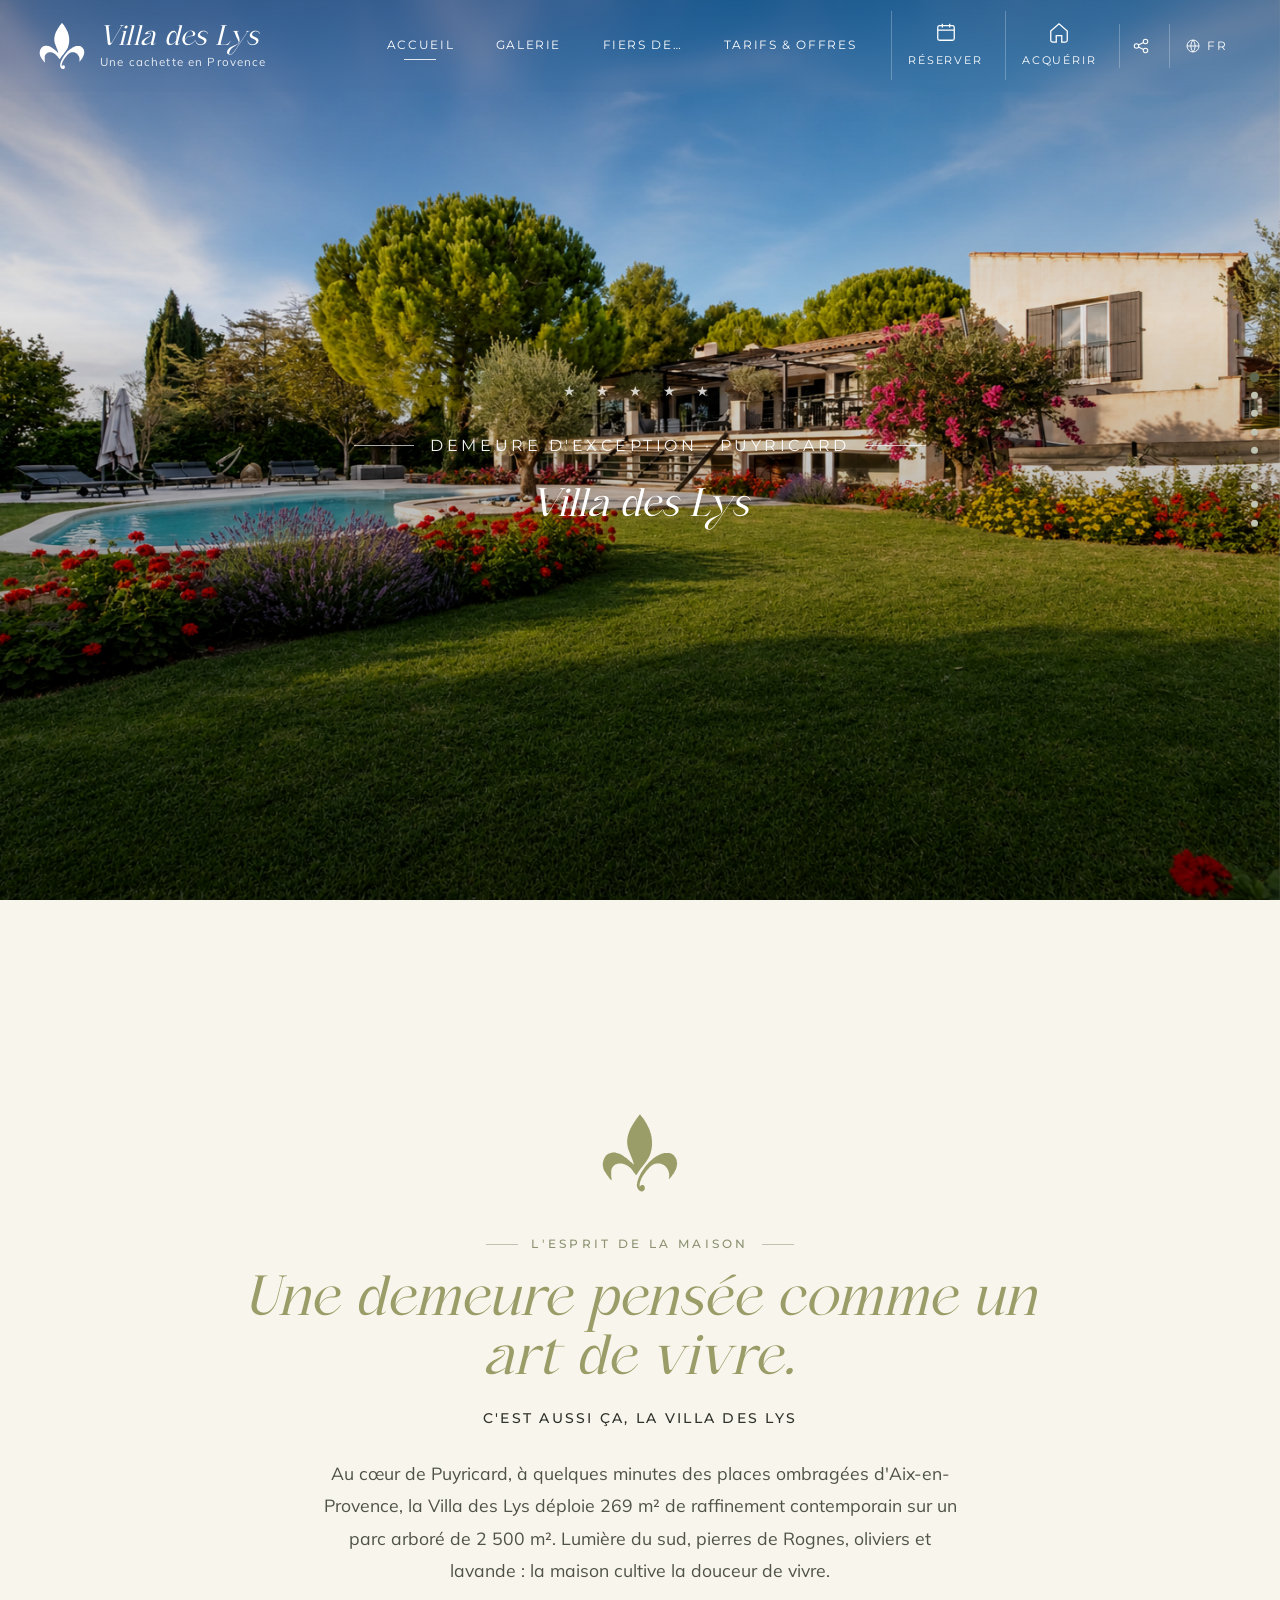
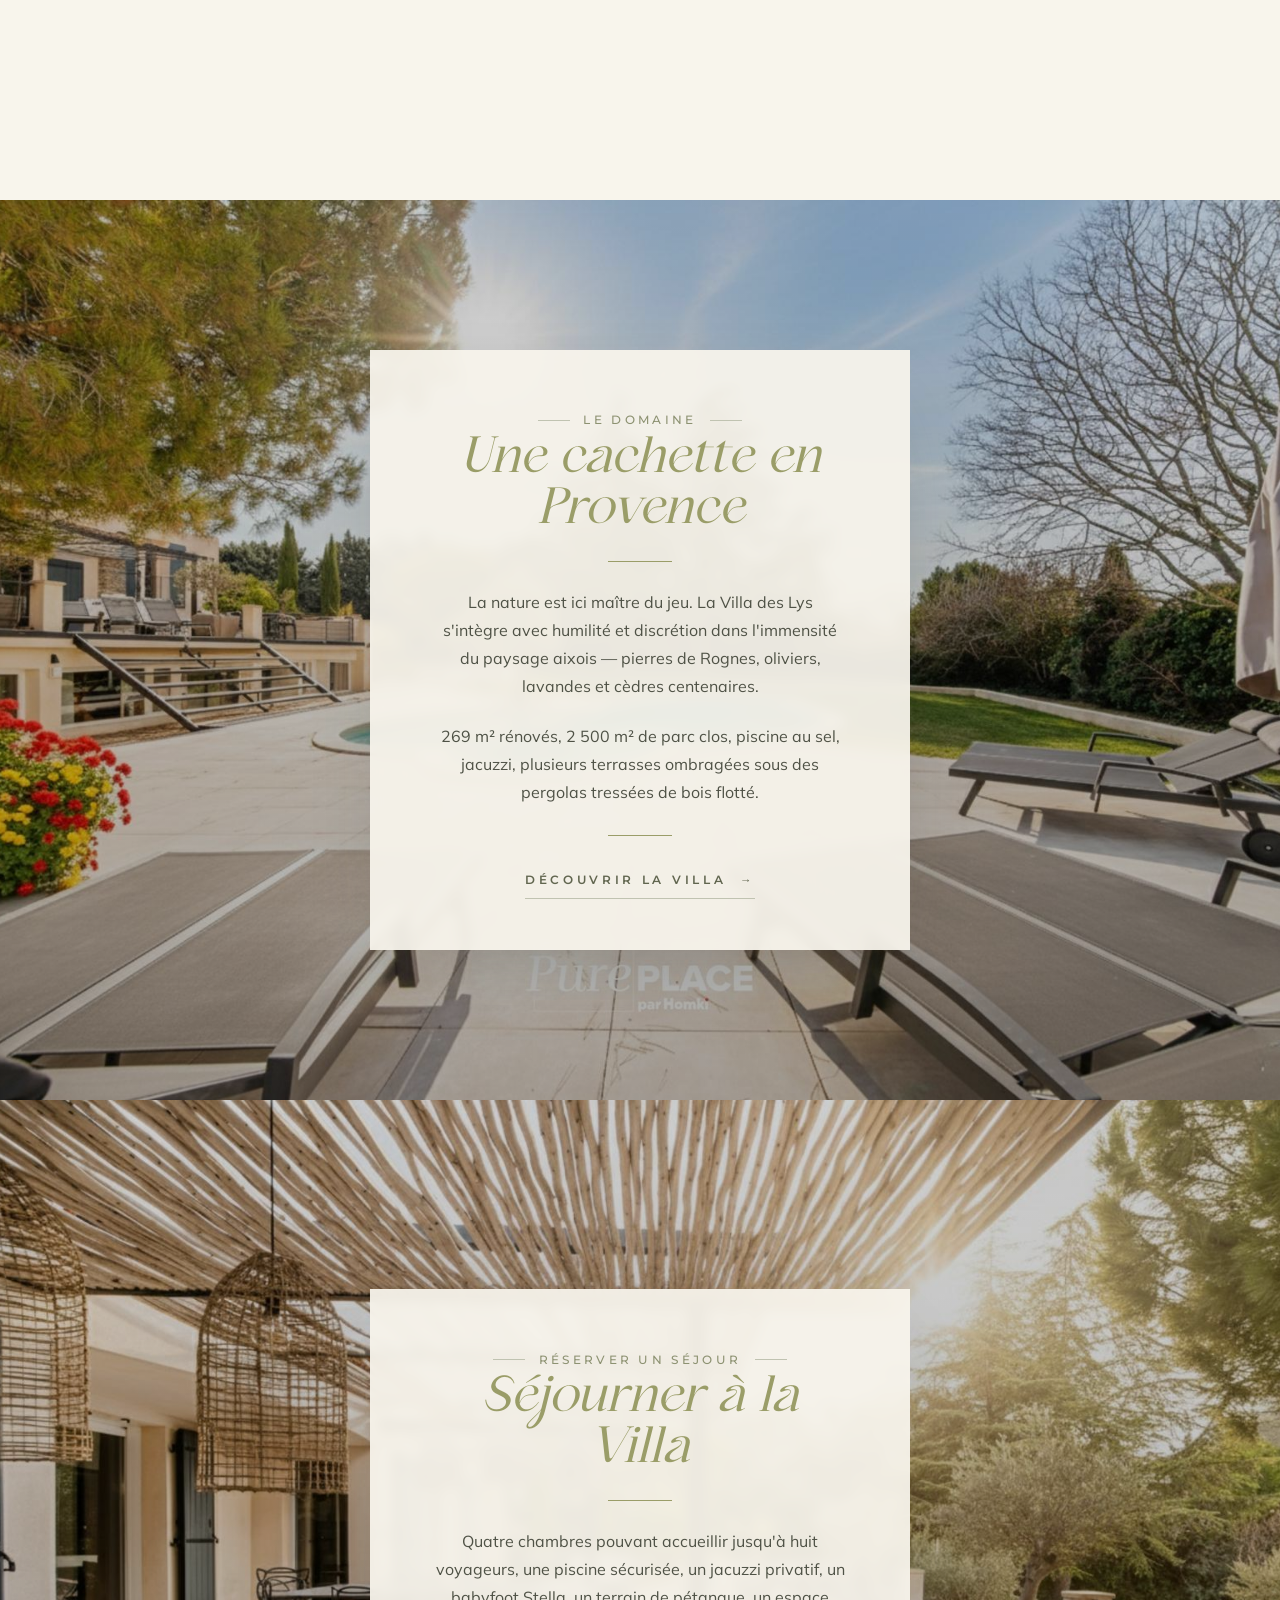
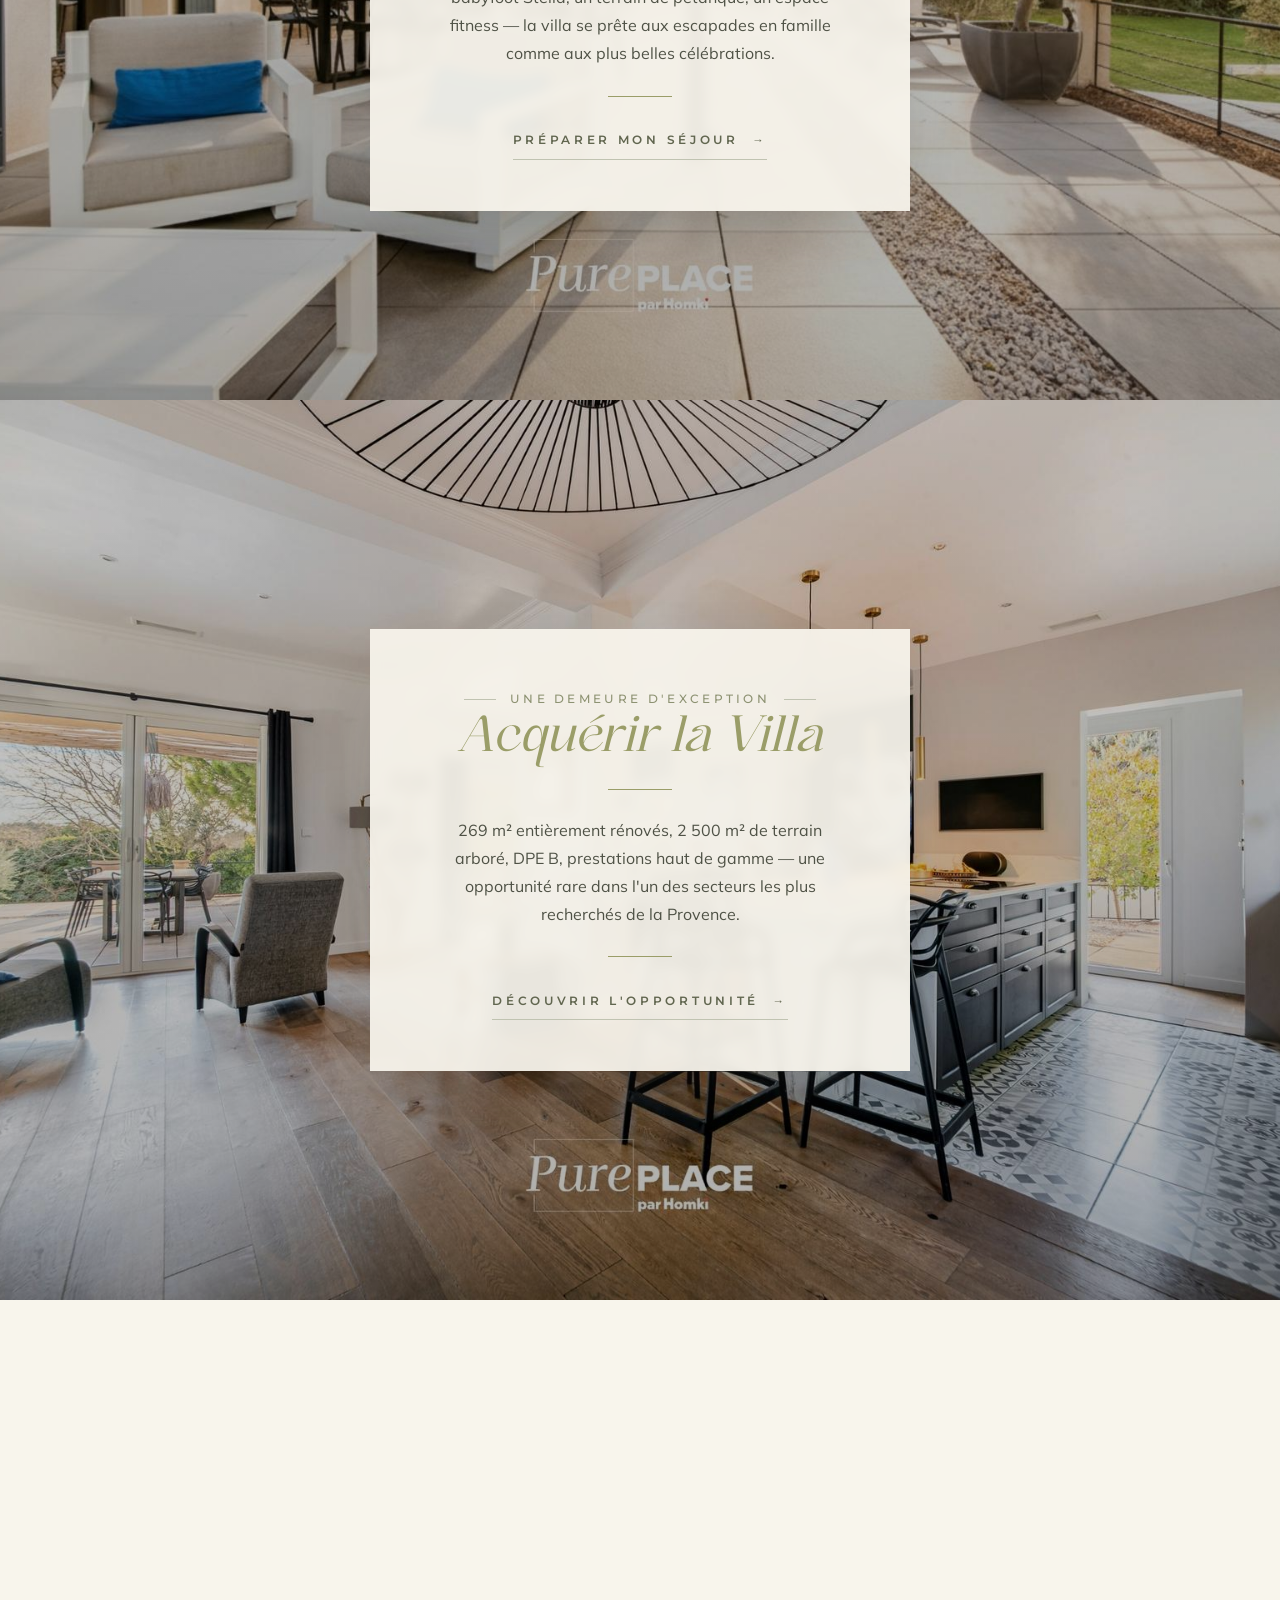
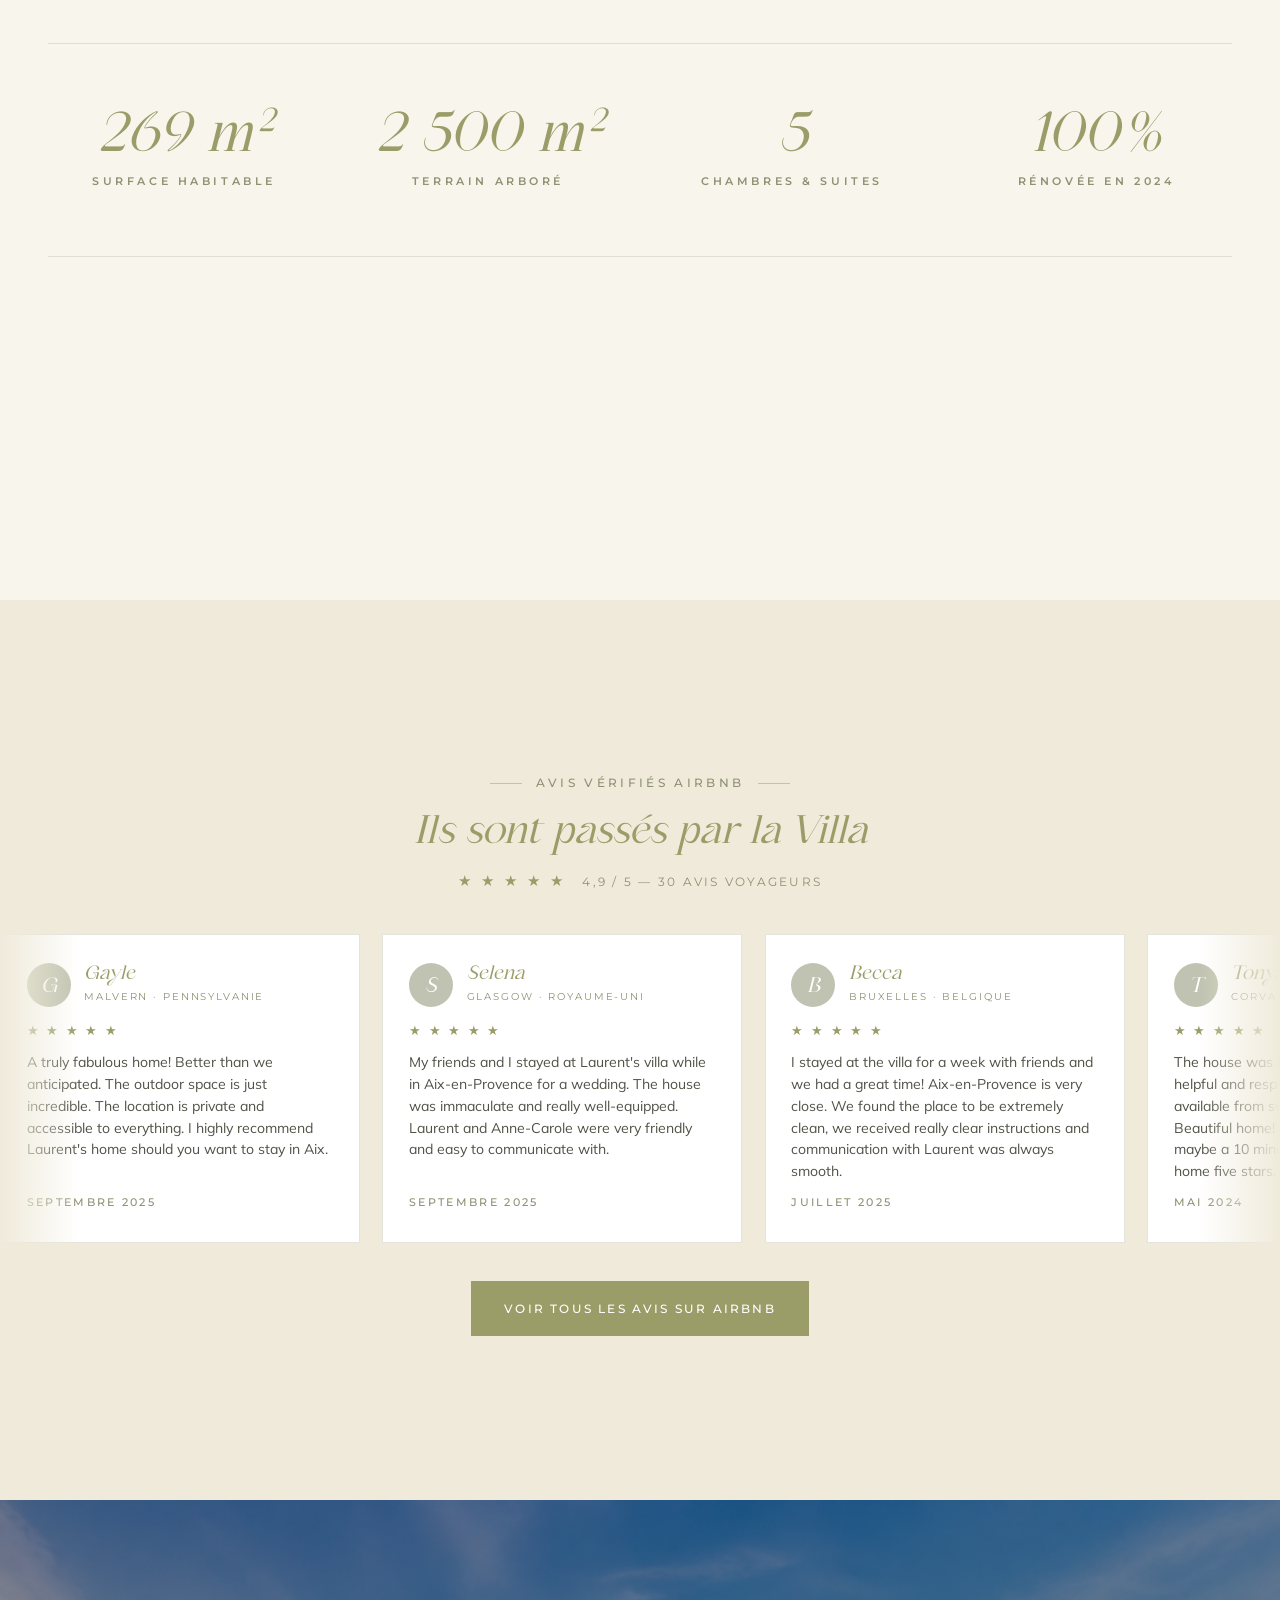
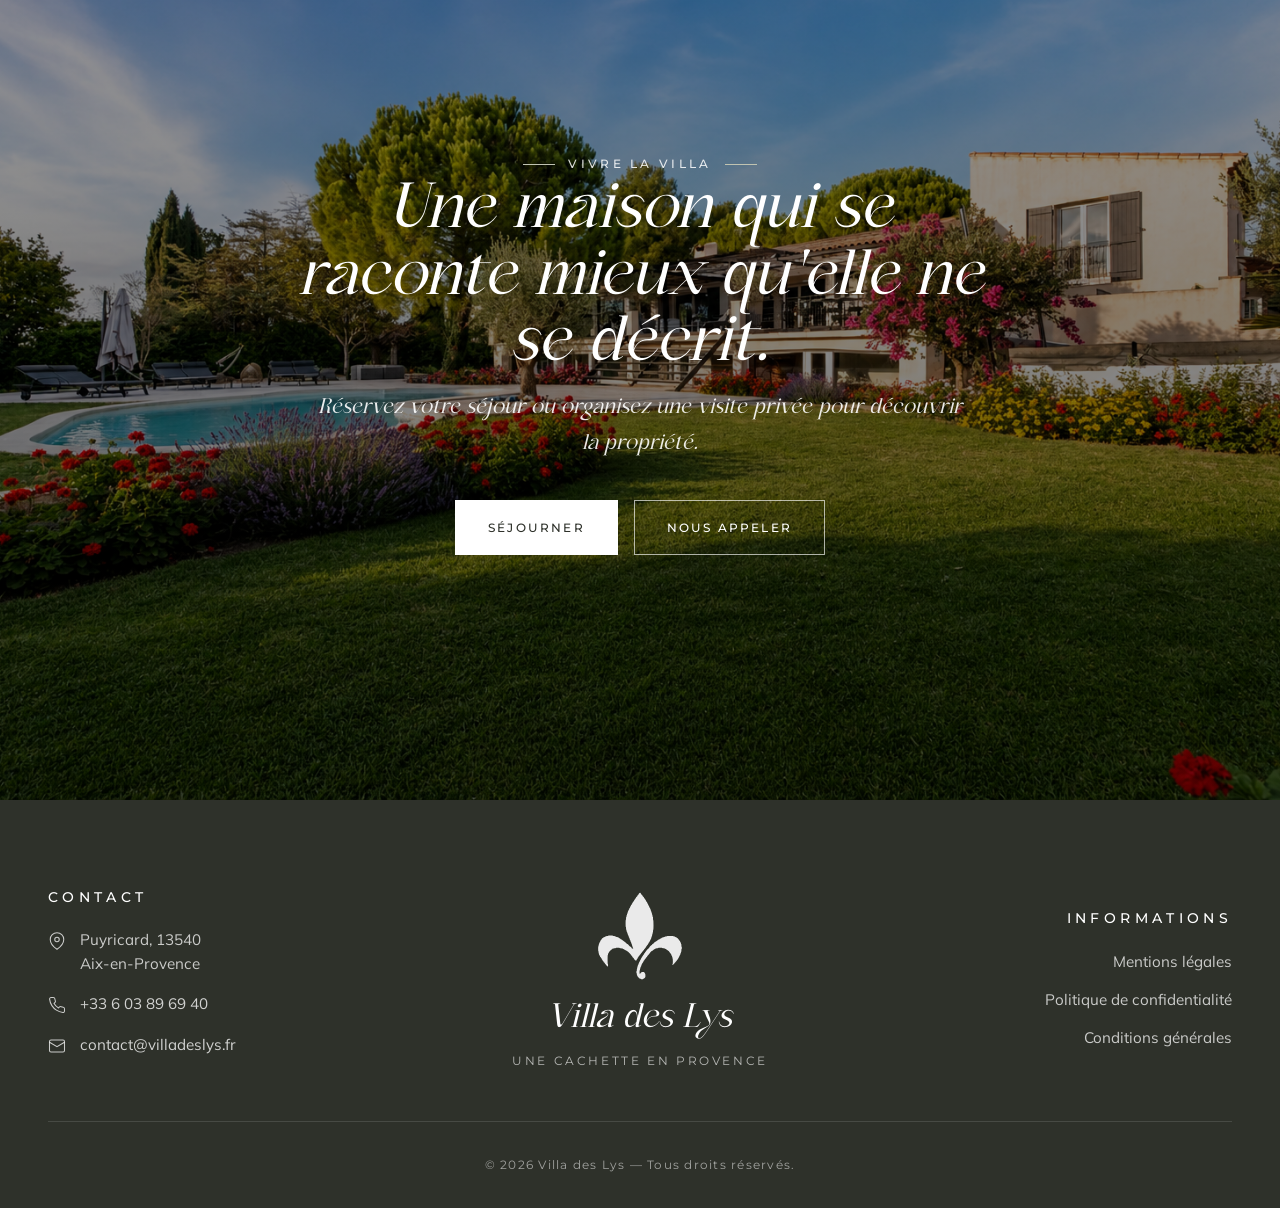
==== index.html @ 4844e323 "premier commit" ====
<!doctype html>
<html lang="fr">
<head>
  <meta charset="utf-8" />
  <meta name="viewport" content="width=device-width, initial-scale=1" />
  <title>Villa des Lys — Une cachette en Provence</title>
  <meta name="description" content="Villa des Lys, demeure provençale d'exception nichée à Puyricard, aux portes d'Aix-en-Provence. Séjour, location et acquisition d'une propriété intemporelle de 269 m² sur un parc arboré de 2 500 m²." />
  <link rel="preconnect" href="https://fonts.googleapis.com" />
  <link rel="preconnect" href="https://fonts.gstatic.com" crossorigin />
  <link rel="stylesheet" href="https://fonts.googleapis.com/css2?family=Abhaya+Libre:wght@400;500;600;700&family=Mulish:wght@300;400;500;600;700&family=Montserrat:wght@400;500;600;700&display=swap" />
  <link rel="stylesheet" href="assets/css/style.css" />
  <link rel="icon" href="assets/images/logo.svg" type="image/svg+xml" />
</head>
<body class="page-home">

  <header class="site-header is-light">
    <div class="site-header__inner">
      <a href="index.html" class="site-header__brand-link" aria-label="Villa des Lys — Accueil">
        <span class="brand-logo" aria-hidden="true"></span>
        <span class="site-header__brand-text">
          <span class="site-header__brand-name">Villa des Lys</span>
          <span class="site-header__brand-tagline">Une cachette en Provence</span>
        </span>
      </a>
      <nav class="site-nav" aria-label="Navigation principale">
        <a href="index.html" class="is-active">Accueil</a>
        <a href="pages/photos.html">Galerie</a>
        <a href="pages/fiers-de.html">Fiers de…</a>
        <a href="pages/tarifs.html">Tarifs &amp; offres</a>
      </nav>
      <div class="site-header__actions">
        <a href="#reserver" class="header-action" aria-label="Réserver un séjour">
          <svg viewBox="0 0 24 24" aria-hidden="true"><rect x="3" y="5" width="18" height="16" rx="2"/><path d="M3 10h18M8 3v4M16 3v4"/></svg>
          <span>Réserver</span>
        </a>
        <a href="pages/acquerir.html" class="header-action" aria-label="Acquérir la villa">
          <svg viewBox="0 0 24 24" aria-hidden="true"><path d="M3 11l9-8 9 8v10a2 2 0 0 1-2 2h-4v-7h-6v7H5a2 2 0 0 1-2-2z"/></svg>
          <span>Acquérir</span>

        </a>
        <button class="header-icon-btn" aria-label="Partager">
          <svg viewBox="0 0 24 24" aria-hidden="true"><circle cx="6" cy="12" r="3"/><circle cx="18" cy="6" r="3"/><circle cx="18" cy="18" r="3"/><path d="M8.6 10.6l6.8-3.2M8.6 13.4l6.8 3.2"/></svg>
        </button>
        <span class="header-lang">
          <svg viewBox="0 0 24 24" aria-hidden="true"><circle cx="12" cy="12" r="9"/><path d="M3 12h18M12 3a14 14 0 0 1 0 18M12 3a14 14 0 0 0 0 18"/></svg>
          FR
        </span>
      </div>
      <button class="menu-toggle" aria-label="Ouvrir le menu" aria-expanded="false">
        <span></span><span></span><span></span>
      </button>
    </div>
  </header>

  <nav class="mobile-menu" aria-label="Navigation mobile">
    <a href="index.html">Accueil</a>
    <a href="pages/photos.html">Nos photos</a>
    <a href="pages/fiers-de.html">Fiers de…</a>
    <a href="pages/tarifs.html">Tarifs &amp; offres</a>
    <a href="#reserver" class="btn">Réserver</a>
    <a href="pages/acquerir.html" class="btn">Acquérir la Villa</a>
  </nav>

  <div class="scroll-dots" aria-hidden="true">
    <button class="scroll-dots__dot is-active" data-target="hero"></button>
    <button class="scroll-dots__dot" data-target="intro"></button>
    <button class="scroll-dots__dot" data-target="card"></button>
    <button class="scroll-dots__dot" data-target="sejour"></button>
    <button class="scroll-dots__dot" data-target="acquerir"></button>
    <button class="scroll-dots__dot" data-target="fiers"></button>
    <button class="scroll-dots__dot" data-target="facts"></button>
    <button class="scroll-dots__dot" data-target="avis"></button>
    <button class="scroll-dots__dot" data-target="banner"></button>
  </div>

  <main>

    <!-- 1. Hero -->
    <section class="hero" id="hero">
      <div class="hero__media">
        <img src="assets/images/villa-jardin.jpg" alt="Villa des Lys et son jardin provençal" />
      </div>
      <div class="hero__content">
        <span class="hero__stars" aria-hidden="true">★ ★ ★ ★ ★</span><br>
        <p class="hero__kicker">Demeure d'exception · Puyricard</p>
        <h1>Villa <em>des Lys</em></h1>
        </div>
      </div>
    </section>

    <!-- 2. Intro strip -->
    <section class="intro-strip section" id="intro">
      <div class="container">
        <span class="brand-logo intro-strip__logo" aria-hidden="true"></span>
        <span class="eyebrow center">L'esprit de la maison</span>
        <h2 class="intro-strip__title reveal">Une demeure pensée comme un art de vivre.</h2>
        <p class="kicker intro-strip__sub reveal">C'est aussi ça, la Villa des Lys</p>
        <p class="intro-strip__text reveal reveal--delay-1">
          Au cœur de Puyricard, à quelques minutes des places ombragées d'Aix-en-Provence, la Villa des Lys déploie 269 m² de raffinement contemporain sur un parc arboré de 2 500 m². Lumière du sud, pierres de Rognes, oliviers et lavande&nbsp;: la maison cultive la douceur de vivre.
        </p>
      </div>
    </section>

    <!-- 3. Une cachette en Provence (Le Domaine) -->
    <section class="hero-card-section" id="card">
      <div class="hero-card-section__media">
        <img src="assets/images/piscine.jpg" alt="Piscine au sel et terrasse de la Villa des Lys" />
      </div>
      <div class="hero-card reveal">
        <span class="eyebrow center">Le Domaine</span>
        <h2>Une cachette en Provence</h2>
        <span class="hero-card__divider" aria-hidden="true"></span>
        <p>La nature est ici maître du jeu. La Villa des Lys s'intègre avec humilité et discrétion dans l'immensité du paysage aixois — pierres de Rognes, oliviers, lavandes et cèdres centenaires.</p>
        <p>269 m² rénovés, 2 500 m² de parc clos, piscine au sel, jacuzzi, plusieurs terrasses ombragées sous des pergolas tressées de bois flotté.</p>
        <span class="hero-card__divider" aria-hidden="true"></span>
        <a href="#sejour" class="btn-link">Découvrir la villa</a>
      </div>
    </section>

    <!-- 4. Séjourner -->
    <section class="hero-card-section" id="sejour">
      <div class="hero-card-section__media">
        <img src="assets/images/terrasse-pergola.jpg" alt="Terrasse ombragée et salons d'été" />
      </div>
      <div class="hero-card reveal">
        <span class="eyebrow center">Réserver un séjour</span>
        <h2>Séjourner à la Villa</h2>
        <span class="hero-card__divider" aria-hidden="true"></span>
        <p>Quatre chambres pouvant accueillir jusqu'à huit voyageurs, une piscine sécurisée, un jacuzzi privatif, un babyfoot Stella, un terrain de pétanque, un espace fitness — la villa se prête aux escapades en famille comme aux plus belles célébrations.</p>
        <span class="hero-card__divider" aria-hidden="true"></span>
        <a href="#reserver" class="btn-link">Préparer mon séjour</a>
      </div>
    </section>

    <!-- 5. Acquérir la Villa -->
    <section class="hero-card-section" id="acquerir">
      <div class="hero-card-section__media">
        <img src="assets/images/salon-cuisine.jpg" alt="Salon et cuisine ouverts de la Villa des Lys" />
      </div>
      <div class="hero-card reveal">
        <span class="eyebrow center">Une demeure d'exception</span>
        <h2>Acquérir la Villa</h2>
        <span class="hero-card__divider" aria-hidden="true"></span>
        <p>269 m² entièrement rénovés, 2 500 m² de terrain arboré, DPE B, prestations haut de gamme — une opportunité rare dans l'un des secteurs les plus recherchés de la Provence.</p>
        <span class="hero-card__divider" aria-hidden="true"></span>
        <a href="pages/acquerir.html" class="btn-link">Découvrir l'opportunité</a>
      </div>
    </section>

    
    <!-- 7. Facts -->
    <section class="section" id="facts">
      <div class="container">
        <div class="facts">
          <div class="fact"><div class="fact__number">269 m²</div><div class="fact__label">Surface habitable</div></div>
          <div class="fact"><div class="fact__number">2 500 m²</div><div class="fact__label">Terrain arboré</div></div>
          <div class="fact"><div class="fact__number">5</div><div class="fact__label">Chambres &amp; suites</div></div>
          <div class="fact"><div class="fact__number">100%</div><div class="fact__label">Rénovée en 2024</div></div>
        </div>
      </div>
    </section>

    <!-- 8. Testimonials marquee -->
    <section class="section testimonials" id="avis">
      <div class="container">
        <div class="testimonials__head">
          <span class="eyebrow center">Avis vérifiés Airbnb</span>
          <h2>Ils sont passés par la Villa</h2>
          <p class="testimonials__rating"><span class="testimonials__stars">★ ★ ★ ★ ★</span><span>4,9 / 5 — 30 avis voyageurs</span></p>
        </div>
      </div>
      <div class="testimonials__marquee">
        <div class="testimonials__track">
          <article class="review-card">
            <div class="review-card__header">
              <div class="review-card__avatar">G</div>
              <div class="review-card__meta">
                <span class="review-card__name">Gayle</span>
                <span class="review-card__location">Malvern · Pennsylvanie</span>
              </div>
            </div>
            <div class="review-card__stars">★ ★ ★ ★ ★</div>
            <p class="review-card__text">A truly fabulous home! Better than we anticipated. The outdoor space is just incredible. The location is private and accessible to everything. I highly recommend Laurent's home should you want to stay in Aix.</p>
            <span class="review-card__date">Septembre 2025</span>
          </article>
          <article class="review-card">
            <div class="review-card__header">
              <div class="review-card__avatar">S</div>
              <div class="review-card__meta">
                <span class="review-card__name">Selena</span>
                <span class="review-card__location">Glasgow · Royaume-Uni</span>
              </div>
            </div>
            <div class="review-card__stars">★ ★ ★ ★ ★</div>
            <p class="review-card__text">My friends and I stayed at Laurent's villa while in Aix-en-Provence for a wedding. The house was immaculate and really well-equipped. Laurent and Anne-Carole were very friendly and easy to communicate with.</p>
            <span class="review-card__date">Septembre 2025</span>
          </article>
          <article class="review-card">
            <div class="review-card__header">
              <div class="review-card__avatar">B</div>
              <div class="review-card__meta">
                <span class="review-card__name">Becca</span>
                <span class="review-card__location">Bruxelles · Belgique</span>
              </div>
            </div>
            <div class="review-card__stars">★ ★ ★ ★ ★</div>
            <p class="review-card__text">I stayed at the villa for a week with friends and we had a great time! Aix-en-Provence is very close. We found the place to be extremely clean, we received really clear instructions and communication with Laurent was always smooth.</p>
            <span class="review-card__date">Juillet 2025</span>
          </article>
          <article class="review-card">
            <div class="review-card__header">
              <div class="review-card__avatar">T</div>
              <div class="review-card__meta">
                <span class="review-card__name">Tonya</span>
                <span class="review-card__location">Corvallis · Oregon</span>
              </div>
            </div>
            <div class="review-card__stars">★ ★ ★ ★ ★</div>
            <p class="review-card__text">The house was beautiful, the host was so helpful and responsive. Lots of activities available from swimming, darts to badminton. Beautiful home! Very close to Aix-en-Provence, maybe a 10 minute drive. I give this gorgeous home five stars.</p>
            <span class="review-card__date">Mai 2024</span>
          </article>
          <article class="review-card">
            <div class="review-card__header">
              <div class="review-card__avatar">M</div>
              <div class="review-card__meta">
                <span class="review-card__name">Martin</span>
                <span class="review-card__location">Mannheim · Allemagne</span>
              </div>
            </div>
            <div class="review-card__stars">★ ★ ★ ★ ★</div>
            <p class="review-card__text">Wir hatten mit 8 Erwachsenen und einem Kleinkind eine wunderschöne Woche in diesem tollen Haus. Das Haus ist riesig. Die Ausstattung der Küche ist hervorragend. Der Pool und Whirlpool sind wunderbar. Laurent ist sehr hilfreich.</p>
            <span class="review-card__date">Juin 2024</span>
          </article>
          <article class="review-card">
            <div class="review-card__header">
              <div class="review-card__avatar">C</div>
              <div class="review-card__meta">
                <span class="review-card__name">Christian</span>
                <span class="review-card__location">Chens-sur-Léman · France</span>
              </div>
            </div>
            <div class="review-card__stars">★ ★ ★ ★ ★</div>
            <p class="review-card__text">Logement parfait conforme à la description. Idéal pour passer un séjour en famille ou avec des amis. Spacieux, très lumineux, une immense terrasse aménagée — un petit coin de paradis ! Une cuisine impressionnante. N'hésitez pas !</p>
            <span class="review-card__date">Mars 2024</span>
          </article>
          <article class="review-card">
            <div class="review-card__header">
              <div class="review-card__avatar">S</div>
              <div class="review-card__meta">
                <span class="review-card__name">Sandrine</span>
                <span class="review-card__location">Palo Alto · Californie</span>
              </div>
            </div>
            <div class="review-card__stars">★ ★ ★ ★ ★</div>
            <p class="review-card__text">An absolutely stunning home. Clean, modern, with impeccable interior design and landscape. Laurent's house is a gem in the middle of Provence. The pool, ping pong table, and trampoline were a hit with the kids. A short 10 min commute will take you to downtown Aix-en-Provence.</p>
            <span class="review-card__date">Juillet 2022</span>
          </article>
          <article class="review-card">
            <div class="review-card__header">
              <div class="review-card__avatar">J</div>
              <div class="review-card__meta">
                <span class="review-card__name">Justine</span>
                <span class="review-card__location">Paris · France</span>
              </div>
            </div>
            <div class="review-card__stars">★ ★ ★ ★ ★</div>
            <p class="review-card__text">Cette maison est vraiment superbe et très agréable. Parfait pour des vacances reposantes. Mention spéciale pour le trampoline qui a ravis nos enfants !</p>
            <span class="review-card__date">Octobre 2021</span>
          </article>
          <!-- Duplicate set for seamless loop -->
          <article class="review-card" aria-hidden="true">
            <div class="review-card__header">
              <div class="review-card__avatar">G</div>
              <div class="review-card__meta">
                <span class="review-card__name">Gayle</span>
                <span class="review-card__location">Malvern · Pennsylvanie</span>
              </div>
            </div>
            <div class="review-card__stars">★ ★ ★ ★ ★</div>
            <p class="review-card__text">A truly fabulous home! Better than we anticipated. The outdoor space is just incredible. The location is private and accessible to everything. I highly recommend Laurent's home should you want to stay in Aix.</p>
            <span class="review-card__date">Septembre 2025</span>
          </article>
          <article class="review-card" aria-hidden="true">
            <div class="review-card__header">
              <div class="review-card__avatar">S</div>
              <div class="review-card__meta">
                <span class="review-card__name">Selena</span>
                <span class="review-card__location">Glasgow · Royaume-Uni</span>
              </div>
            </div>
            <div class="review-card__stars">★ ★ ★ ★ ★</div>
            <p class="review-card__text">My friends and I stayed at Laurent's villa while in Aix-en-Provence for a wedding. The house was immaculate and really well-equipped. Laurent and Anne-Carole were very friendly and easy to communicate with.</p>
            <span class="review-card__date">Septembre 2025</span>
          </article>
          <article class="review-card" aria-hidden="true">
            <div class="review-card__header">
              <div class="review-card__avatar">B</div>
              <div class="review-card__meta">
                <span class="review-card__name">Becca</span>
                <span class="review-card__location">Bruxelles · Belgique</span>
              </div>
            </div>
            <div class="review-card__stars">★ ★ ★ ★ ★</div>
            <p class="review-card__text">I stayed at the villa for a week with friends and we had a great time! Aix-en-Provence is very close. We found the place to be extremely clean, we received really clear instructions and communication with Laurent was always smooth.</p>
            <span class="review-card__date">Juillet 2025</span>
          </article>
          <article class="review-card" aria-hidden="true">
            <div class="review-card__header">
              <div class="review-card__avatar">T</div>
              <div class="review-card__meta">
                <span class="review-card__name">Tonya</span>
                <span class="review-card__location">Corvallis · Oregon</span>
              </div>
            </div>
            <div class="review-card__stars">★ ★ ★ ★ ★</div>
            <p class="review-card__text">The house was beautiful, the host was so helpful and responsive. Lots of activities available from swimming, darts to badminton. Beautiful home! Very close to Aix-en-Provence, maybe a 10 minute drive. I give this gorgeous home five stars.</p>
            <span class="review-card__date">Mai 2024</span>
          </article>
          <article class="review-card" aria-hidden="true">
            <div class="review-card__header">
              <div class="review-card__avatar">M</div>
              <div class="review-card__meta">
                <span class="review-card__name">Martin</span>
                <span class="review-card__location">Mannheim · Allemagne</span>
              </div>
            </div>
            <div class="review-card__stars">★ ★ ★ ★ ★</div>
            <p class="review-card__text">Wir hatten mit 8 Erwachsenen und einem Kleinkind eine wunderschöne Woche in diesem tollen Haus. Das Haus ist riesig. Die Ausstattung der Küche ist hervorragend. Der Pool und Whirlpool sind wunderbar. Laurent ist sehr hilfreich.</p>
            <span class="review-card__date">Juin 2024</span>
          </article>
          <article class="review-card" aria-hidden="true">
            <div class="review-card__header">
              <div class="review-card__avatar">C</div>
              <div class="review-card__meta">
                <span class="review-card__name">Christian</span>
                <span class="review-card__location">Chens-sur-Léman · France</span>
              </div>
            </div>
            <div class="review-card__stars">★ ★ ★ ★ ★</div>
            <p class="review-card__text">Logement parfait conforme à la description. Idéal pour passer un séjour en famille ou avec des amis. Spacieux, très lumineux, une immense terrasse aménagée — un petit coin de paradis ! Une cuisine impressionnante. N'hésitez pas !</p>
            <span class="review-card__date">Mars 2024</span>
          </article>
          <article class="review-card" aria-hidden="true">
            <div class="review-card__header">
              <div class="review-card__avatar">S</div>
              <div class="review-card__meta">
                <span class="review-card__name">Sandrine</span>
                <span class="review-card__location">Palo Alto · Californie</span>
              </div>
            </div>
            <div class="review-card__stars">★ ★ ★ ★ ★</div>
            <p class="review-card__text">An absolutely stunning home. Clean, modern, with impeccable interior design and landscape. Laurent's house is a gem in the middle of Provence. The pool, ping pong table, and trampoline were a hit with the kids. A short 10 min commute will take you to downtown Aix-en-Provence.</p>
            <span class="review-card__date">Juillet 2022</span>
          </article>
          <article class="review-card" aria-hidden="true">
            <div class="review-card__header">
              <div class="review-card__avatar">J</div>
              <div class="review-card__meta">
                <span class="review-card__name">Justine</span>
                <span class="review-card__location">Paris · France</span>
              </div>
            </div>
            <div class="review-card__stars">★ ★ ★ ★ ★</div>
            <p class="review-card__text">Cette maison est vraiment superbe et très agréable. Parfait pour des vacances reposantes. Mention spéciale pour le trampoline qui a ravis nos enfants !</p>
            <span class="review-card__date">Octobre 2021</span>
          </article>
        </div>
      </div>
      <div class="testimonials__cta">
        <a href="https://www.airbnb.fr/rooms/47624907" target="_blank" rel="noopener" class="btn btn--olive">Voir tous les avis sur Airbnb</a>
      </div>
    </section>

    <!-- 9. Banner CTA -->
    <section class="banner" id="banner">
      <div class="banner__media">
        <img src="assets/images/villa-jardin.jpg" alt="Villa des Lys au crépuscule" />
      </div>
      <div class="banner__content">
        <span class="eyebrow center" style="color: rgba(255,255,255,0.85);">Vivre la Villa</span>
        <h2>Une maison qui se raconte mieux qu'elle ne se décrit.</h2>
        <p>Réservez votre séjour ou organisez une visite privée pour découvrir la propriété.</p>
        <div class="banner__actions">
          <a href="#reserver" class="btn btn--light">Séjourner</a>
          <a href="tel:+33603896940" class="btn btn--outline-light">Nous appeler</a>
        </div>
      </div>
    </section>

  </main>

  <footer class="site-footer">
    <div class="container">
      <div class="site-footer__inner">
        <div class="site-footer__contact">
          <h5>Contact</h5>
          <div class="site-footer__contact-item">
            <svg viewBox="0 0 24 24" aria-hidden="true"><path d="M21 10c0 7-9 13-9 13s-9-6-9-13a9 9 0 0 1 18 0z"/><circle cx="12" cy="10" r="3"/></svg>
            <span>Puyricard, 13540<br/>Aix-en-Provence</span>
          </div>
          <div class="site-footer__contact-item">
            <svg viewBox="0 0 24 24" aria-hidden="true"><path d="M22 16.92v3a2 2 0 0 1-2.18 2 19.79 19.79 0 0 1-8.63-3.07 19.5 19.5 0 0 1-6-6 19.79 19.79 0 0 1-3.07-8.67A2 2 0 0 1 4.11 2h3a2 2 0 0 1 2 1.72 12.84 12.84 0 0 0 .7 2.81 2 2 0 0 1-.45 2.11L8.09 9.91a16 16 0 0 0 6 6l1.27-1.27a2 2 0 0 1 2.11-.45 12.84 12.84 0 0 0 2.81.7A2 2 0 0 1 22 16.92z"/></svg>
            <a href="tel:+33603896940">+33 6 03 89 69 40</a>
          </div>
          <div class="site-footer__contact-item">
            <svg viewBox="0 0 24 24" aria-hidden="true"><rect x="2" y="4" width="20" height="16" rx="2"/><polyline points="2,7 12,13 22,7"/></svg>
            <a href="mailto:contact@villadeslys.fr">contact@villadeslys.fr</a>
          </div>
        </div>
        <div class="site-footer__center">
          <span class="brand-logo" aria-hidden="true"></span>
          <h4>Villa des Lys</h4>
          <span class="tagline">Une cachette en Provence</span>
        </div>
        <div class="site-footer__info">
          <h5>Informations</h5>
          <ul>
            <li><a href="#">Mentions légales</a></li>
            <li><a href="#">Politique de confidentialité</a></li>
            <li><a href="#">Conditions générales</a></li>
          </ul>
        </div>
      </div>
      <div class="site-footer__bottom">
        <span>© <span id="year"></span> Villa des Lys — Tous droits réservés.</span>
      </div>
    </div>
  </footer>

  <!-- Booking modal -->
  <div class="booking-modal" id="booking-modal" aria-hidden="true">
    <div class="booking-modal__overlay" data-close-booking></div>
    <div class="booking-modal__card" role="dialog" aria-modal="true" aria-labelledby="booking-title">
      <button class="booking-modal__close" data-close-booking aria-label="Fermer">×</button>
      <div class="booking-card__header">
        <svg viewBox="0 0 24 24" aria-hidden="true"><rect x="3" y="5" width="18" height="16" rx="2"/><path d="M3 10h18M8 3v4M16 3v4"/></svg>
        <h2 id="booking-title">Réservation</h2>
      </div>
      <span class="hero-card__divider" aria-hidden="true" style="margin: 0 0 1.6rem;"></span>
      <form class="booking-widget" onsubmit="event.preventDefault(); window.location='tel:+33603896940';">
        <div class="booking-widget__field">
          <label for="modal-arrivee">Date d'arrivée</label>
          <input type="date" id="modal-arrivee" required />
        </div>
        <div class="booking-widget__field">
          <label for="modal-depart">Date de départ</label>
          <input type="date" id="modal-depart" required />
        </div>
        <div class="booking-widget__field">
          <label for="modal-adultes">Adultes</label>
          <select id="modal-adultes">
            <option>1</option><option selected>2</option><option>3</option><option>4</option>
            <option>5</option><option>6</option><option>7</option><option>8</option>
          </select>
        </div>
        <div class="booking-widget__field">
          <label for="modal-promo">Code promo</label>
          <input type="text" id="modal-promo" placeholder="Optionnel" />
        </div>
        <div class="full">
          <button type="submit" class="btn btn--olive" style="width: 100%;">Vérifier les disponibilités</button>
        </div>
      </form>
      <p style="margin-top: 1.6rem; font-size: 0.85rem; color: var(--color-muted); text-align: center;">
        Notre conciergerie revient vers vous sous 24 h pour confirmer la disponibilité et organiser votre arrivée.
      </p>
    </div>
  </div>

  <script src="assets/js/main.js" defer></script>
</body>
</html>
---- assets/css/style.css ----
/* ============================================
   Villa des Lys — design system
   Polices : Kaftan + Mulish + Montserrat
   ============================================ */

@font-face {
  font-family: "kaftan";
  src: url("../fonts/kaftan.otf") format("opentype");
  font-weight: 400;
  font-style: normal;
  font-display: swap;
}

*, *::before, *::after { box-sizing: border-box; margin: 0; padding: 0; }

:root {
  --color-bg: #f8f5ec;
  --color-bg-alt: #efeada;
  --color-bg-mute: #d8d9c4;
  --color-bg-dark: #2e312a;
  --color-ink: #2e312a;
  --color-ink-soft: #4f5246;
  --color-muted: #8d9272;
  --color-olive: #9a9d68;
  --color-olive-deep: #61664f;
  --color-olive-pale: #c0c3b1;
  --color-line: #c0c3b1;
  --color-line-soft: rgba(192, 195, 177, 0.45);

  --font-serif: "kaftan", "Cormorant Garamond", Garamond, "Times New Roman", serif;
  --font-sans: "Mulish", -apple-system, BlinkMacSystemFont, "Helvetica Neue", Arial, sans-serif;
  --font-display: "Montserrat", -apple-system, BlinkMacSystemFont, "Helvetica Neue", Arial, sans-serif;

  --max-width: 1340px;
  --header-height: 92px;
  --ease: cubic-bezier(0.6, 0.05, 0.2, 1);
}

html {
  scroll-behavior: smooth;
  -webkit-font-smoothing: antialiased;
  -moz-osx-font-smoothing: grayscale;
}

body {
  font-family: var(--font-sans);
  font-size: 16px;
  line-height: 1.75;
  color: var(--color-ink);
  background: var(--color-bg);
  overflow-x: hidden;
}

img { max-width: 100%; height: auto; display: block; }
a { color: inherit; text-decoration: none; transition: color 0.3s var(--ease), opacity 0.3s var(--ease); }
button { font-family: inherit; cursor: pointer; border: none; background: none; color: inherit; }

/* ---------- Fullpage scroll snap (only on home, fiers de…, acquérir) ---------- */
html:has(body:is(.page-home, .page-fiers, .page-acquerir)) {
  scroll-snap-type: y mandatory;
}

body:is(.page-home, .page-fiers, .page-acquerir) main > section {
  scroll-snap-align: start;
  scroll-snap-stop: always;
  min-height: 100vh;
  height: 100vh;
}

body:is(.page-home, .page-fiers, .page-acquerir) .site-footer {
  scroll-snap-align: end;
  scroll-snap-stop: always;
}

body:is(.page-home, .page-fiers, .page-acquerir) main > section:is(.section, .intro-strip) {
  display: flex;
  flex-direction: column;
  justify-content: center;
  padding-top: 0;
  padding-bottom: 0;
}

body:is(.page-home, .page-fiers, .page-acquerir) main > section.section:has(.split) { padding: 0; }

body:is(.page-home, .page-fiers, .page-acquerir) main > section.section > .split {
  width: 100%;
  height: 100vh;
}

body:is(.page-home, .page-fiers, .page-acquerir) main > section.section > .split > :is(.split__media, .split__content) {
  min-height: 0;
  height: 100%;
}

/* ---------- Typography ---------- */
h1, h2, h3, h4, h5, h6 {
  font-family: var(--font-serif);
  font-weight: 400;
  line-height: 1.15;
  color: var(--color-olive);
  font-style: italic;
}

h1 { font-size: clamp(28px, 4vw, 36px); }
h2 { font-size: clamp(2rem, 4vw, 3.6rem); }
h3 { font-size: clamp(1.4rem, 2.4vw, 2rem); }
h4 { font-size: clamp(1.1rem, 1.6vw, 1.3rem); }

p { font-size: 1rem; color: var(--color-ink-soft); line-height: 1.85; }
em { font-family: var(--font-serif); font-style: italic; }

.kicker {
  font-family: var(--font-display);
  font-size: 0.88rem;
  letter-spacing: 0.16em;
  text-transform: uppercase;
  font-weight: 500;
  color: var(--color-ink);
  display: block;
}

.eyebrow {
  font-family: var(--font-display);
  font-size: 0.74rem;
  letter-spacing: 0.28em;
  text-transform: uppercase;
  font-weight: 500;
  color: var(--color-muted);
  display: inline-flex;
  align-items: center;
  gap: 0.85rem;
}

.eyebrow.center { justify-content: center; }
.eyebrow.center::before, .eyebrow.center::after {
  content: "";
  width: 32px;
  height: 1px;
  background: var(--color-olive-pale);
}

/* ---------- Layout ---------- */
.container {
  width: 100%;
  max-width: var(--max-width);
  margin: 0 auto;
  padding: 0 clamp(1.25rem, 4vw, 3rem);
}

.section { position: relative; padding: clamp(4rem, 9vw, 8rem) 0; }
.section--mute { background: var(--color-bg-alt); }

/* ---------- Olive branch decorations ---------- */
.olive-deco {
  position: absolute;
  pointer-events: none;
  z-index: 0;
  opacity: 0.18;
  width: 420px;
  height: 320px;
  background-color: currentColor;
  -webkit-mask-repeat: no-repeat;
  mask-repeat: no-repeat;
  -webkit-mask-position: center;
  mask-position: center;
  -webkit-mask-size: contain;
  mask-size: contain;
  color: var(--color-olive-pale);
}

.olive-deco--top-left, .olive-deco--bottom-left, .olive-deco--side-left {
  -webkit-mask-image: url(../images/olive-1.svg);
  mask-image: url(../images/olive-1.svg);
}

.olive-deco--top-right, .olive-deco--bottom-right, .olive-deco--side-right {
  -webkit-mask-image: url(../images/olive-2.svg);
  mask-image: url(../images/olive-2.svg);
}

.olive-deco--top-left { top: -40px; left: -80px; }
.olive-deco--top-right { top: -40px; right: -80px; }
.olive-deco--bottom-left { bottom: -40px; left: -80px; }
.olive-deco--bottom-right { bottom: -40px; right: -80px; }
.olive-deco--side-left  { top: 50%; left: -180px; transform: translateY(-50%); width: 480px; opacity: 0.12; }
.olive-deco--side-right { top: 50%; right: -180px; transform: translateY(-50%); width: 480px; opacity: 0.12; }

/* ---------- Buttons ---------- */
.btn {
  display: inline-flex;
  align-items: center;
  justify-content: center;
  gap: 0.6rem;
  padding: 1rem 2rem;
  font-family: var(--font-display);
  font-size: 0.76rem;
  letter-spacing: 0.18em;
  text-transform: uppercase;
  font-weight: 500;
  border: 1px solid var(--color-ink);
  background: var(--color-ink);
  color: var(--color-bg);
  transition: background 0.4s var(--ease), color 0.4s var(--ease), border-color 0.4s var(--ease);
  cursor: pointer;
}

.btn:hover { background: transparent; color: var(--color-ink); }

.btn--olive { background: var(--color-olive); border-color: var(--color-olive); color: #fff; }
.btn--olive:hover { background: transparent; color: var(--color-olive-deep); border-color: var(--color-olive-deep); }

.btn--light { background: #fff; color: var(--color-ink); border-color: #fff; }
.btn--light:hover { background: transparent; color: #fff; border-color: #fff; }

.btn--outline-light { background: transparent; color: #fff; border-color: rgba(255, 255, 255, 0.65); }
.btn--outline-light:hover { background: #fff; color: var(--color-ink); border-color: #fff; }

.btn-link {
  display: inline-flex;
  align-items: center;
  gap: 0.85rem;
  font-family: var(--font-display);
  font-size: 0.72rem;
  letter-spacing: 0.32em;
  text-transform: uppercase;
  font-weight: 600;
  color: var(--color-olive-deep);
  padding: 0.5rem 0;
  border-bottom: 1px solid var(--color-olive-pale);
  transition: gap 0.4s var(--ease), color 0.4s var(--ease), border-color 0.4s var(--ease);
}

.btn-link::after { content: "→"; font-family: var(--font-sans); }
.btn-link:hover { gap: 1.15rem; color: var(--color-ink); border-bottom-color: var(--color-olive-deep); }

/* ---------- Header ---------- */
.site-header {
  position: fixed;
  top: 0; left: 0; right: 0;
  z-index: 100;
  height: var(--header-height);
  display: flex;
  align-items: center;
  background: rgba(248, 245, 236, 0.97);
  backdrop-filter: blur(8px);
  border-bottom: 1px solid var(--color-line-soft);
  transition: background 0.4s var(--ease), color 0.4s var(--ease);
}

.site-header.is-light:not(.is-scrolled) {
  background: transparent;
  border-bottom-color: transparent;
  color: #fff;
}

.site-header__inner {
  display: flex;
  align-items: center;
  justify-content: space-between;
  width: 100%;
  padding: 0 clamp(1.25rem, 3vw, 2.5rem);
  gap: 2rem;
}

.site-header__brand-link {
  display: flex;
  align-items: center;
  gap: 0.85rem;
  color: inherit;
  flex-shrink: 0;
}

.site-header__brand-link:hover { opacity: 0.85; }
.site-header__brand-link .brand-logo { width: 48px; height: 48px; color: var(--color-olive); }

.site-header__brand-text {
  display: flex;
  flex-direction: column;
  line-height: 1;
  font-family: var(--font-serif);
}

.site-header__brand-name {
  font-size: 1.6rem;
  font-style: italic;
  color: var(--color-olive);
  letter-spacing: 0.01em;
}

.site-header__brand-tagline {
  font-family: var(--font-sans);
  font-size: 0.72rem;
  letter-spacing: 0.1em;
  margin-top: 0.4rem;
  color: var(--color-muted);
}

.site-header.is-light:not(.is-scrolled) .site-header__brand-link .brand-logo,
.site-header.is-light:not(.is-scrolled) .site-header__brand-name { color: #fff; }
.site-header.is-light:not(.is-scrolled) .site-header__brand-tagline { color: rgba(255, 255, 255, 0.85); }

/* Nav */
.site-nav {
  display: flex;
  align-items: center;
  gap: 2.2rem;
  margin-left: auto;
  justify-content: flex-end;
}

.site-nav a {
  position: relative;
  font-family: var(--font-display);
  font-size: 0.78rem;
  letter-spacing: 0.13em;
  text-transform: uppercase;
  font-weight: 400;
  color: var(--color-ink);
  padding: 0.5rem 0.2rem;
  text-align: center;
  line-height: 1.3;
}

.site-nav a::after {
  content: "";
  position: absolute;
  left: 50%;
  bottom: 2px;
  height: 1px;
  width: 28px;
  background: currentColor;
  opacity: 0;
  transform: translateX(-50%);
  transition: opacity 0.3s var(--ease), background 0.3s var(--ease), width 0.3s var(--ease);
}

.site-nav a:hover::after, .site-nav a.is-active::after {
  opacity: 0.85;
  background: var(--color-olive);
  width: 32px;
}

.site-header.is-light:not(.is-scrolled) .site-nav a { color: #fff; }
.site-header.is-light:not(.is-scrolled) .site-nav a:hover::after,
.site-header.is-light:not(.is-scrolled) .site-nav a.is-active::after { background: #fff; }

/* Header actions */
.site-header__actions {
  display: flex;
  align-items: center;
  gap: 0.4rem;
  flex-shrink: 0;
}

.header-action {
  display: flex;
  flex-direction: column;
  align-items: center;
  gap: 0.5rem;
  padding: 0.6rem 1rem;
  font-family: var(--font-display);
  font-size: 0.7rem;
  letter-spacing: 0.16em;
  text-transform: uppercase;
  font-weight: 400;
  color: var(--color-olive);
  border-left: 1px solid var(--color-line-soft);
}

.header-action:hover { color: var(--color-olive-deep); opacity: 1; }
.header-action svg { width: 22px; height: 22px; stroke: currentColor; stroke-width: 1.4; fill: none; }

.header-icon-btn {
  width: 44px;
  height: 44px;
  display: flex;
  align-items: center;
  justify-content: center;
  color: var(--color-olive);
  border-left: 1px solid var(--color-line-soft);
}

.header-icon-btn svg { width: 18px; height: 18px; stroke: currentColor; stroke-width: 1.4; fill: none; }

.header-lang {
  display: flex;
  align-items: center;
  gap: 0.4rem;
  padding: 0 0.9rem;
  font-family: var(--font-display);
  font-size: 0.78rem;
  letter-spacing: 0.13em;
  text-transform: uppercase;
  font-weight: 400;
  color: var(--color-olive);
  border-left: 1px solid var(--color-line-soft);
  height: 44px;
}

.header-lang svg { width: 16px; height: 16px; stroke: currentColor; stroke-width: 1.4; fill: none; }

.site-header.is-light:not(.is-scrolled) :is(.header-action, .header-lang, .header-icon-btn) {
  color: #fff;
  border-left-color: rgba(255, 255, 255, 0.25);
}

.menu-toggle {
  display: none;
  width: 44px;
  height: 44px;
  flex-direction: column;
  align-items: center;
  justify-content: center;
  gap: 6px;
  color: var(--color-ink);
}

.site-header.is-light:not(.is-scrolled) .menu-toggle { color: #fff; }

.menu-toggle span {
  display: block;
  width: 22px;
  height: 1.5px;
  background: currentColor;
  transition: transform 0.3s var(--ease), opacity 0.3s var(--ease);
}

.menu-toggle.is-open span:nth-child(1) { transform: translateY(7px) rotate(45deg); }
.menu-toggle.is-open span:nth-child(2) { opacity: 0; }
.menu-toggle.is-open span:nth-child(3) { transform: translateY(-7px) rotate(-45deg); }

/* Mobile menu */
.mobile-menu {
  position: fixed;
  inset: 0;
  background: var(--color-bg);
  padding: calc(var(--header-height) + 2rem) 2rem 3rem;
  z-index: 90;
  transform: translateX(100%);
  transition: transform 0.5s var(--ease);
  display: flex;
  flex-direction: column;
  gap: 1.4rem;
  overflow-y: auto;
}

.mobile-menu.is-open { transform: translateX(0); }

.mobile-menu a {
  font-family: var(--font-serif);
  font-size: 1.8rem;
  font-style: italic;
  color: var(--color-olive);
  border-bottom: 1px solid var(--color-line-soft);
  padding-bottom: 0.7rem;
}

.mobile-menu .btn { margin-top: 1rem; }

/* ---------- Hero ---------- */
.hero {
  position: relative;
  min-height: 100vh;
  display: flex;
  align-items: center;
  justify-content: center;
  overflow: hidden;
  color: #fff;
  text-align: center;
}

.hero__media { position: absolute; inset: 0; z-index: 1; }

.hero__media img {
  width: 100%; height: 100%;
  object-fit: cover;
  transform: scale(1.05);
  animation: heroZoom 20s var(--ease) forwards;
}

@keyframes heroZoom { to { transform: scale(1); } }

.hero__media::after {
  content: "";
  position: absolute;
  inset: 0;
  background: linear-gradient(180deg, rgba(0, 0, 0, 0.35) 0%, rgba(0, 0, 0, 0.1) 35%, rgba(0, 0, 0, 0.55) 100%);
}

.hero__content { position: relative; z-index: 2; padding: 0 1.5rem; max-width: 960px; }

.hero__kicker {
  font-family: var(--font-display);
  font-size: 16px;
  letter-spacing: 0.22em;
  text-transform: uppercase;
  font-weight: 400;
  margin-bottom: 1.5rem;
  opacity: 0.95;
  color: #fff;
  display: inline-flex;
  align-items: center;
  justify-content: center;
  gap: 1rem;
}

.hero__kicker::before, .hero__kicker::after {
  content: "";
  width: 60px;
  height: 1px;
  background: currentColor;
  opacity: 0.7;
}

.hero h1 { color: #fff; font-size: 36px; line-height: 1.1; font-style: italic; }

.hero__tagline {
  margin-top: 1.6rem;
  font-size: 1.15rem;
  letter-spacing: 0.04em;
  font-family: var(--font-serif);
  font-style: italic;
  opacity: 0.95;
  max-width: 30ch;
  margin-inline: auto;
  color: #fff;
  line-height: 1.5;
}

.hero__actions {
  margin-top: 3rem;
  display: flex;
  gap: 1rem;
  justify-content: center;
  flex-wrap: wrap;
}

.hero__stars {
  display: inline-flex;
  gap: 0.5rem;
  font-size: 0.85rem;
  letter-spacing: 0.6em;
  color: rgba(255, 255, 255, 0.78);
  margin-bottom: 1.4rem;
  font-family: var(--font-display);
}

.hero__divider {
  display: block;
  width: 80px;
  height: 1px;
  background: rgba(255, 255, 255, 0.55);
  margin: 1.4rem auto;
}

/* ---------- Hero card section (signature overlay) ---------- */
.hero-card-section {
  position: relative;
  min-height: 100vh;
  display: flex;
  align-items: center;
  justify-content: center;
  overflow: hidden;
  color: #fff;
}

.hero-card-section__media { position: absolute; inset: 0; z-index: 1; }
.hero-card-section__media img { width: 100%; height: 100%; object-fit: cover; }

.hero-card-section__media::after {
  content: "";
  position: absolute;
  inset: 0;
  background: linear-gradient(180deg, rgba(0, 0, 0, 0.18) 0%, rgba(0, 0, 0, 0.32) 100%);
}

.hero-card {
  position: relative;
  z-index: 2;
  background: rgba(248, 245, 236, 0.94);
  backdrop-filter: blur(6px);
  padding: clamp(2.4rem, 4vw, 3.6rem) clamp(2.6rem, 5vw, 4.4rem);
  max-width: 540px;
  width: calc(100% - 3rem);
  text-align: center;
  color: var(--color-ink);
  box-shadow: 0 30px 80px -40px rgba(46, 49, 42, 0.35);
}

.hero-card h2 {
  font-style: italic;
  color: var(--color-olive);
  font-size: clamp(2.2rem, 3.6vw, 3rem);
  line-height: 1.1;
}

.hero-card p {
  margin-top: 1.4rem;
  color: var(--color-ink-soft);
  font-size: 1rem;
  line-height: 1.75;
}

.hero-card__divider {
  display: block;
  width: 64px;
  height: 1px;
  background: var(--color-olive);
  margin: 1.8rem auto 1.6rem;
}

.hero-card .btn-link { font-size: 0.72rem; }

.hero-card__price {
  display: flex;
  flex-direction: column;
  align-items: center;
  gap: 0.4rem;
  margin: 1.4rem 0 0.4rem;
}

.hero-card__price-label {
  font-family: var(--font-display);
  font-size: 0.72rem;
  letter-spacing: 0.28em;
  text-transform: uppercase;
  font-weight: 500;
  color: var(--color-muted);
}

.hero-card__price-value {
  font-family: var(--font-serif);
  font-style: italic;
  font-size: clamp(2rem, 3vw, 2.6rem);
  color: var(--color-olive);
  line-height: 1;
}

/* ---------- Split (image + texte 50/50) ---------- */
.split { display: grid; grid-template-columns: 1fr 1fr; align-items: stretch; }
.split--reverse .split__media { order: 2; }

.split__media { position: relative; overflow: hidden; min-height: 100vh; }

.split__media img {
  width: 100%; height: 100%;
  object-fit: cover;
  transition: transform 1.5s var(--ease);
}

.split__media:hover img { transform: scale(1.04); }

.split__content {
  position: relative;
  display: flex;
  flex-direction: column;
  justify-content: center;
  padding: clamp(3rem, 5vw, 5rem);
  background: var(--color-bg);
  overflow: hidden;
  min-height: 100vh;
}

.split__content > * { position: relative; z-index: 2; }

.split__content::before {
  content: "";
  display: block;
  position: relative;
  z-index: 2;
  width: 56px;
  height: 1px;
  background: var(--color-olive);
  margin-bottom: 1.6rem;
}

.split__content h2 {
  margin: 0.4rem 0 1.4rem;
  font-style: italic;
  color: var(--color-olive);
  max-width: 16ch;
  font-size: clamp(2.4rem, 4.5vw, 4rem);
}

.split__content .kicker { margin: 0.6rem 0 1.4rem; color: var(--color-ink); }
.split__content p + p { margin-top: 1rem; }

/* ---------- Intro strip ---------- */
.intro-strip {
  text-align: center;
  position: relative;
  padding: clamp(5rem, 9vw, 8rem) 0;
  overflow: hidden;
}

.brand-logo.intro-strip__logo {
  width: 80px;
  height: 80px;
  color: var(--color-olive);
  margin: 0 auto 2rem;
  display: block;
}

.intro-strip__title {
  margin-top: 0.8rem;
  max-width: 22ch;
  margin-inline: auto;
  font-style: italic;
  color: var(--color-olive);
}

.intro-strip__sub { margin-top: 1.2rem; }

.intro-strip__text {
  margin-top: 1.6rem;
  font-size: 1.1rem;
  line-height: 1.85;
  max-width: 60ch;
  margin-inline: auto;
  color: var(--color-ink-soft);
}

/* ---------- Facts (stats) ---------- */
.facts {
  display: grid;
  grid-template-columns: repeat(4, 1fr);
  gap: 2rem;
  text-align: center;
  padding: clamp(2.5rem, 5vw, 4rem) 0;
  border-top: 1px solid var(--color-line-soft);
  border-bottom: 1px solid var(--color-line-soft);
}

.fact__number {
  font-family: var(--font-serif);
  font-size: clamp(2.4rem, 4vw, 3.6rem);
  color: var(--color-olive);
  line-height: 1;
  font-style: italic;
}

.fact__label {
  font-family: var(--font-display);
  font-size: 0.7rem;
  letter-spacing: 0.32em;
  text-transform: uppercase;
  font-weight: 600;
  margin-top: 0.8rem;
  color: var(--color-muted);
}

/* ---------- Booking widget ---------- */
.booking-widget {
  background: #fff;
  border: 1px solid var(--color-line-soft);
  padding: 2.4rem;
  display: grid;
  grid-template-columns: repeat(4, 1fr) auto;
  gap: 1.5rem;
  align-items: end;
  box-shadow: 0 30px 80px -50px rgba(0, 0, 0, 0.18);
}

.booking-widget__field { display: flex; flex-direction: column; gap: 0.5rem; }

.booking-widget__field label {
  font-family: var(--font-display);
  font-size: 0.7rem;
  letter-spacing: 0.3em;
  text-transform: uppercase;
  font-weight: 600;
  color: var(--color-muted);
}

.booking-widget__field input,
.booking-widget__field select {
  border: none;
  border-bottom: 1px solid var(--color-line);
  background: transparent;
  font-family: var(--font-serif);
  font-style: italic;
  font-size: 1.15rem;
  padding: 0.5rem 0;
  color: var(--color-ink);
}

.booking-widget__field input:focus,
.booking-widget__field select:focus {
  outline: none;
  border-bottom-color: var(--color-olive);
}

/* ---------- Specs (acquerir page) ---------- */
.specs {
  display: grid;
  grid-template-columns: repeat(4, 1fr);
  gap: 2rem;
  padding: 2.5rem 0;
}

.spec { border-top: 1px solid var(--color-line-soft); padding-top: 1.5rem; }

.spec__label {
  font-family: var(--font-display);
  font-size: 0.7rem;
  letter-spacing: 0.3em;
  text-transform: uppercase;
  font-weight: 600;
  color: var(--color-muted);
}

.spec__value {
  margin-top: 0.6rem;
  font-family: var(--font-serif);
  font-size: 1.7rem;
  font-style: italic;
  color: var(--color-olive);
}

/* ---------- Banner CTA ---------- */
.banner {
  position: relative;
  min-height: 60vh;
  display: flex;
  align-items: center;
  justify-content: center;
  text-align: center;
  color: #fff;
  overflow: hidden;
}

.banner__media { position: absolute; inset: 0; z-index: 1; }
.banner__media img { width: 100%; height: 100%; object-fit: cover; }

.banner__media::after {
  content: "";
  position: absolute;
  inset: 0;
  background: linear-gradient(180deg, rgba(0, 0, 0, 0.4), rgba(0, 0, 0, 0.55));
}

.banner__content { position: relative; z-index: 2; padding: 4rem 1.5rem; max-width: 760px; }

.banner h2 {
  color: #fff;
  font-style: italic;
  font-size: clamp(2.2rem, 4.5vw, 3.8rem);
}

.banner p {
  color: rgba(255, 255, 255, 0.9);
  font-family: var(--font-serif);
  font-style: italic;
  font-size: 1.2rem;
  margin-top: 1rem;
  max-width: 50ch;
  margin-inline: auto;
}

.banner__actions {
  margin-top: 2.5rem;
  display: flex;
  gap: 1rem;
  justify-content: center;
  flex-wrap: wrap;
}

/* ---------- Scroll dots ---------- */
.scroll-dots {
  position: fixed;
  right: 1.4rem;
  top: 50%;
  transform: translateY(-50%);
  z-index: 50;
  display: flex;
  flex-direction: column;
  gap: 0.7rem;
  pointer-events: none;
}

.scroll-dots__dot {
  width: 7px;
  height: 7px;
  border-radius: 50%;
  background: var(--color-olive-pale);
  pointer-events: auto;
  cursor: pointer;
  padding: 0;
  transition: background 0.3s var(--ease), transform 0.3s var(--ease);
}

.scroll-dots__dot:hover { background: var(--color-olive); transform: scale(1.3); }
.scroll-dots__dot.is-active { background: var(--color-olive-deep); transform: scale(1.4); }

/* ---------- Footer ---------- */
.site-footer {
  background: var(--color-bg-dark);
  color: rgba(255, 255, 255, 0.78);
  padding: clamp(4rem, 7vw, 6rem) 0 2rem;
}

.site-footer a { color: rgba(255, 255, 255, 0.78); transition: color 0.3s var(--ease); }
.site-footer a:hover { color: #fff; }

.site-footer__inner {
  display: grid;
  grid-template-columns: 1fr auto 1fr;
  gap: clamp(2rem, 4vw, 4rem);
  padding-bottom: 3rem;
  border-bottom: 1px solid rgba(255, 255, 255, 0.12);
  align-items: center;
}

.site-footer__contact h5,
.site-footer__info h5 {
  color: #fff;
  font-family: var(--font-display);
  font-size: 0.85rem;
  letter-spacing: 0.32em;
  text-transform: uppercase;
  font-weight: 500;
  font-style: normal;
  margin-bottom: 1.4rem;
}

.site-footer__contact { text-align: left; }
.site-footer__info { text-align: right; }

.site-footer__contact-item {
  display: flex;
  align-items: flex-start;
  gap: 0.85rem;
  color: rgba(255, 255, 255, 0.75);
  font-size: 0.95rem;
  line-height: 1.6;
  margin-bottom: 1rem;
  font-family: var(--font-sans);
}

.site-footer__contact-item svg {
  width: 18px;
  height: 18px;
  flex-shrink: 0;
  stroke: currentColor;
  stroke-width: 1.4;
  fill: none;
  margin-top: 4px;
}

.site-footer__center {
  display: flex;
  flex-direction: column;
  align-items: center;
  text-align: center;
  gap: 0.8rem;
  padding: 0 clamp(1.5rem, 3vw, 3rem);
}

.site-footer__center .brand-logo {
  width: 90px;
  height: 90px;
  color: rgba(255, 255, 255, 0.9);
  margin-bottom: 0.4rem;
}

.site-footer__center h4 {
  color: #fff;
  font-family: var(--font-serif);
  font-style: italic;
  font-size: clamp(1.8rem, 2.4vw, 2.2rem);
  line-height: 1.1;
}

.site-footer__center .tagline {
  color: rgba(255, 255, 255, 0.65);
  font-family: var(--font-display);
  font-size: 0.74rem;
  letter-spacing: 0.22em;
  text-transform: uppercase;
  margin-top: 0.3rem;
}

.site-footer__info ul {
  list-style: none;
  display: flex;
  flex-direction: column;
  gap: 0.7rem;
  align-items: flex-end;
  padding: 0;
}

.site-footer__info li,
.site-footer__info a {
  font-size: 0.95rem;
  color: rgba(255, 255, 255, 0.75);
  font-family: var(--font-sans);
}

.site-footer__bottom {
  display: flex;
  justify-content: center;
  align-items: center;
  padding-top: 2rem;
  font-family: var(--font-display);
  font-size: 0.78rem;
  letter-spacing: 0.1em;
  color: rgba(255, 255, 255, 0.55);
  text-align: center;
}

/* ---------- Reveal animations ---------- */
.reveal {
  opacity: 0;
  transform: translateY(30px);
  transition: opacity 1s var(--ease), transform 1s var(--ease);
}

.reveal.is-visible { opacity: 1; transform: translateY(0); }
.reveal--delay-1 { transition-delay: 0.15s; }
.reveal--delay-2 { transition-delay: 0.3s; }

/* ---------- Section header (eyebrow + title + paragraph centered) ---------- */
.section-head {
  text-align: center;
  margin-bottom: clamp(3rem, 5vw, 4.5rem);
  position: relative;
  z-index: 2;
}

.section-head::before {
  content: "";
  display: block;
  width: 64px;
  height: 1px;
  background: var(--color-olive);
  margin: 0 auto 1.6rem;
}

.section-head .eyebrow { font-size: 16px; }

.section-head h2 {
  margin-top: 1.2rem;
  font-style: italic;
  color: var(--color-olive);
  font-size: 36px;
  max-width: 22ch;
  margin-inline: auto;
}

.section-head p {
  margin-top: 1.2rem;
  max-width: 56ch;
  margin-inline: auto;
  color: var(--color-ink-soft);
}

/* ---------- Gallery page (full-width edge-to-edge) ---------- */
.gallery-page { padding: clamp(3rem, 6vw, 5rem) 0; }

.gallery-page__title {
  text-align: center;
  padding: clamp(1.5rem, 3vw, 2.5rem) 1.5rem clamp(2.5rem, 4vw, 4rem);
}

.gallery-page__title .eyebrow { font-size: 16px; margin-bottom: 1.2rem; }

.gallery-page__title h1 {
  font-family: var(--font-serif);
  font-style: italic;
  color: var(--color-olive);
  font-size: 36px;
  line-height: 1.1;
  letter-spacing: -0.005em;
}

.gallery-page__title-divider {
  display: block;
  width: 80px;
  height: 1px;
  background: var(--color-olive);
  margin: 1.6rem auto 0;
}

.gallery-page__grid {
  display: grid;
  grid-template-columns: repeat(3, 1fr);
  gap: clamp(0.4rem, 0.6vw, 0.8rem);
  padding: 0 clamp(0.4rem, 0.6vw, 0.8rem);
}

.gallery__item {
  overflow: hidden;
  background: var(--color-bg-alt);
  cursor: zoom-in;
  position: relative;
}

.gallery-page__grid .gallery__item { aspect-ratio: 4 / 3; }

.gallery__item img {
  width: 100%; height: 100%;
  object-fit: cover;
  transition: transform 1s var(--ease);
}

.gallery__item:hover img { transform: scale(1.05); }

/* ---------- Testimonials marquee ---------- */
.testimonials { background: var(--color-bg-alt); overflow: hidden; }

.testimonials__head { text-align: center; margin-bottom: 2.4rem; }

.testimonials__head h2 {
  font-style: italic;
  color: var(--color-olive);
  font-size: 36px;
  margin-top: 1rem;
}

.testimonials__rating {
  display: inline-flex;
  align-items: center;
  justify-content: center;
  gap: 1rem;
  font-family: var(--font-display);
  letter-spacing: 0.18em;
  text-transform: uppercase;
  font-size: 0.78rem;
  color: var(--color-muted);
  margin-top: 1rem;
}

.testimonials__stars {
  color: var(--color-olive);
  font-size: 0.95rem;
  letter-spacing: 0.2em;
  font-family: var(--font-sans);
}

.testimonials__marquee { position: relative; width: 100%; overflow: hidden; }

.testimonials__marquee::before,
.testimonials__marquee::after {
  content: "";
  position: absolute;
  top: 0;
  bottom: 0;
  width: 80px;
  z-index: 2;
  pointer-events: none;
}

.testimonials__marquee::before { left: 0; background: linear-gradient(90deg, var(--color-bg-alt), transparent); }
.testimonials__marquee::after { right: 0; background: linear-gradient(-90deg, var(--color-bg-alt), transparent); }

.testimonials__track {
  display: flex;
  gap: 1.4rem;
  width: max-content;
  animation: testimonialsScroll 90s linear infinite;
}

.testimonials:hover .testimonials__track { animation-play-state: paused; }

@keyframes testimonialsScroll {
  from { transform: translateX(0); }
  to { transform: translateX(calc(-50% - 0.7rem)); }
}

.testimonials__cta { text-align: center; margin-top: 2.4rem; }

.review-card {
  flex-shrink: 0;
  width: 360px;
  background: #fff;
  padding: 1.8rem 1.6rem;
  border: 1px solid var(--color-line-soft);
  display: flex;
  flex-direction: column;
  gap: 0.7rem;
  min-height: 280px;
}

.review-card__header { display: flex; align-items: center; gap: 0.85rem; }

.review-card__avatar {
  width: 44px;
  height: 44px;
  border-radius: 50%;
  background: var(--color-olive-pale);
  display: flex;
  align-items: center;
  justify-content: center;
  color: #fff;
  font-family: var(--font-serif);
  font-style: italic;
  font-size: 1.2rem;
  flex-shrink: 0;
}

.review-card__meta { display: flex; flex-direction: column; }

.review-card__name {
  font-family: var(--font-serif);
  font-style: italic;
  color: var(--color-olive);
  font-size: 1.1rem;
  line-height: 1.1;
}

.review-card__location {
  font-family: var(--font-display);
  font-size: 0.65rem;
  letter-spacing: 0.18em;
  text-transform: uppercase;
  color: var(--color-muted);
  margin-top: 0.3rem;
}

.review-card__stars {
  color: var(--color-olive);
  letter-spacing: 0.18em;
  font-size: 0.8rem;
  font-family: var(--font-sans);
}

.review-card__text {
  font-family: var(--font-sans);
  font-size: 0.88rem;
  line-height: 1.55;
  color: var(--color-ink-soft);
  display: -webkit-box;
  -webkit-line-clamp: 6;
  -webkit-box-orient: vertical;
  overflow: hidden;
  flex: 1;
}

.review-card__date {
  font-family: var(--font-display);
  font-size: 0.66rem;
  letter-spacing: 0.22em;
  text-transform: uppercase;
  color: var(--color-muted);
  margin-top: auto;
  font-weight: 500;
}

/* ---------- Pricing cards (tarifs page) ---------- */
.pricing-grid {
  display: grid;
  grid-template-columns: repeat(3, 1fr);
  gap: clamp(1.5rem, 2.5vw, 2.5rem);
  margin-top: clamp(2rem, 4vw, 3.5rem);
}

.pricing-card {
  background: #fff;
  border: 1px solid var(--color-line-soft);
  padding: clamp(2rem, 3vw, 2.8rem) clamp(1.6rem, 2.4vw, 2.4rem);
  display: flex;
  flex-direction: column;
  gap: 1.2rem;
  transition: transform 0.4s var(--ease), box-shadow 0.4s var(--ease);
}

.pricing-card:hover {
  transform: translateY(-4px);
  box-shadow: 0 30px 60px -40px rgba(46, 49, 42, 0.25);
}

.pricing-card--featured {
  border-color: var(--color-olive);
  box-shadow: 0 30px 80px -40px rgba(154, 157, 104, 0.4);
  position: relative;
}

.pricing-card--featured::before {
  content: "Plus demandé";
  position: absolute;
  top: -12px;
  left: 50%;
  transform: translateX(-50%);
  background: var(--color-olive);
  color: #fff;
  font-family: var(--font-display);
  font-size: 0.65rem;
  letter-spacing: 0.28em;
  text-transform: uppercase;
  font-weight: 600;
  padding: 0.4rem 1.1rem;
  white-space: nowrap;
}

.pricing-card__season,
.pricing-card__period {
  font-family: var(--font-display);
  text-transform: uppercase;
  font-weight: 600;
  color: var(--color-muted);
}

.pricing-card__season { font-size: 0.72rem; letter-spacing: 0.32em; }
.pricing-card__period { font-size: 0.7rem; letter-spacing: 0.22em; margin-top: 0.2rem; }

.pricing-card__title {
  font-family: var(--font-serif);
  font-size: clamp(1.7rem, 2.4vw, 2.1rem);
  font-style: italic;
  color: var(--color-olive);
  margin-top: 0.2rem;
}

.pricing-card__divider {
  display: block;
  width: 48px;
  height: 1px;
  background: var(--color-olive);
  margin: 0.4rem 0 0.6rem;
}

.pricing-card__price {
  font-family: var(--font-serif);
  font-size: clamp(2rem, 3vw, 2.6rem);
  font-style: italic;
  color: var(--color-ink);
  line-height: 1;
}

.pricing-card__price small {
  font-size: 0.55em;
  color: var(--color-muted);
  font-style: normal;
  font-family: var(--font-display);
  letter-spacing: 0.15em;
  text-transform: uppercase;
  margin-left: 0.4rem;
}

.pricing-card__desc { color: var(--color-ink-soft); font-size: 0.95rem; line-height: 1.65; }

.pricing-card__features {
  list-style: none;
  padding: 0;
  display: flex;
  flex-direction: column;
  gap: 0.7rem;
  margin-top: 0.6rem;
}

.pricing-card__features li {
  font-size: 0.92rem;
  color: var(--color-ink-soft);
  display: flex;
  align-items: flex-start;
  gap: 0.7rem;
  line-height: 1.5;
}

.pricing-card__features li::before {
  content: "✦";
  color: var(--color-olive);
  font-size: 0.75rem;
  flex-shrink: 0;
  margin-top: 0.2rem;
}

.pricing-card__cta { margin-top: auto; padding-top: 1.2rem; }

/* ---------- Offer cards (special offers) ---------- */
.offer-grid {
  display: grid;
  grid-template-columns: repeat(2, 1fr);
  gap: clamp(1.5rem, 3vw, 3rem);
}

.offer-card { display: flex; flex-direction: column; }

.offer-card__media {
  aspect-ratio: 16 / 7;
  overflow: hidden;
  background: var(--color-bg-alt);
}

.offer-card__media img {
  width: 100%; height: 100%;
  object-fit: cover;
  transition: transform 1.2s var(--ease);
}

.offer-card:hover .offer-card__media img { transform: scale(1.04); }

.offer-card__body { padding: 1.4rem 0 0; }

.offer-card__eyebrow {
  font-family: var(--font-display);
  font-size: 0.7rem;
  letter-spacing: 0.32em;
  text-transform: uppercase;
  font-weight: 600;
  color: var(--color-olive-deep);
}

.offer-card__title {
  font-family: var(--font-serif);
  font-size: clamp(1.4rem, 1.8vw, 1.7rem);
  font-style: italic;
  color: var(--color-olive);
  margin: 0.4rem 0 0.6rem;
}

.offer-card__text {
  color: var(--color-ink-soft);
  font-size: 0.92rem;
  line-height: 1.55;
  margin-bottom: 0.8rem;
}

/* ---------- Conditions block (tarifs page) ---------- */
.conditions-block {
  background: var(--color-bg-alt);
  padding: clamp(2.5rem, 4vw, 4rem);
  display: grid;
  grid-template-columns: repeat(2, 1fr);
  gap: 2rem 4rem;
}

.conditions-block h4 {
  font-family: var(--font-display);
  font-size: 0.78rem;
  letter-spacing: 0.28em;
  text-transform: uppercase;
  font-weight: 600;
  color: var(--color-ink);
  font-style: normal;
  margin-bottom: 1rem;
}

.conditions-block p,
.conditions-block li {
  font-size: 0.95rem;
  color: var(--color-ink-soft);
  line-height: 1.7;
}

.conditions-block ul { list-style: none; padding: 0; }
.conditions-block li { padding: 0.5rem 0; border-bottom: 1px solid var(--color-line-soft); }
.conditions-block li:last-child { border-bottom: none; }

/* ---------- Booking modal (overlay popup) ---------- */
.booking-modal {
  position: fixed;
  inset: 0;
  z-index: 200;
  display: none;
  align-items: center;
  justify-content: center;
  padding: 1.5rem;
}

.booking-modal.is-open { display: flex; animation: bookingFadeIn 0.3s var(--ease); }

@keyframes bookingFadeIn { from { opacity: 0; } to { opacity: 1; } }

.booking-modal__overlay {
  position: absolute;
  inset: 0;
  background: rgba(46, 49, 42, 0.55);
  backdrop-filter: blur(6px);
  cursor: pointer;
}

.booking-modal__card {
  position: relative;
  z-index: 1;
  background: rgba(248, 245, 236, 0.98);
  padding: clamp(2.4rem, 4vw, 3.5rem);
  max-width: 720px;
  width: 100%;
  max-height: calc(100vh - 3rem);
  overflow-y: auto;
  box-shadow: 0 50px 120px -30px rgba(0, 0, 0, 0.45);
  animation: bookingSlide 0.4s var(--ease);
}

@keyframes bookingSlide {
  from { opacity: 0; transform: translateY(20px); }
  to { opacity: 1; transform: translateY(0); }
}

.booking-modal__close {
  position: absolute;
  top: 1.2rem;
  right: 1.2rem;
  width: 36px;
  height: 36px;
  display: flex;
  align-items: center;
  justify-content: center;
  font-size: 1.6rem;
  line-height: 1;
  color: var(--color-muted);
  background: transparent;
  cursor: pointer;
  font-weight: 300;
  transition: color 0.3s var(--ease), transform 0.3s var(--ease);
}

.booking-modal__close:hover { color: var(--color-olive-deep); transform: scale(1.1); }

/* Booking card (used inside modal) */
.booking-card {
  position: relative;
  background: rgba(248, 245, 236, 0.97);
  backdrop-filter: blur(8px);
  padding: clamp(2.5rem, 4vw, 3.5rem);
  max-width: 720px;
  width: 100%;
  box-shadow: 0 40px 100px -40px rgba(0, 0, 0, 0.4);
}

.booking-card__header {
  display: flex;
  align-items: center;
  gap: 0.9rem;
  margin-bottom: 1.5rem;
}

.booking-card__header svg {
  width: 26px;
  height: 26px;
  stroke: var(--color-olive);
  stroke-width: 1.4;
  fill: none;
  flex-shrink: 0;
}

.booking-card__header h2 {
  font-style: italic;
  color: var(--color-olive);
  font-size: clamp(1.8rem, 2.6vw, 2.4rem);
  margin: 0;
}

.booking-card .booking-widget,
.booking-modal__card .booking-widget {
  background: transparent;
  border: none;
  padding: 0;
  box-shadow: none;
  grid-template-columns: 1fr 1fr;
  gap: 1.4rem 2rem;
}

.booking-card .booking-widget .full,
.booking-modal__card .booking-widget .full { grid-column: 1 / -1; }

/* ---------- Brand logo (mask-image) ---------- */
.brand-logo {
  display: inline-block;
  background-color: currentColor;
  -webkit-mask: url(../images/logo.svg) no-repeat center / contain;
  mask: url(../images/logo.svg) no-repeat center / contain;
}

/* Page top spacing for fixed header */
.has-fixed-header { padding-top: var(--header-height); }

/* ============================================
   MEDIA QUERIES (regroupées)
   ============================================ */

@media (max-width: 1180px) {
  .site-nav { display: none; }
  .site-header__brand-tagline { display: none; }
}

@media (max-width: 880px) {
  .olive-deco { display: none; }

  .header-action span,
  .header-lang span { display: none; }
  .menu-toggle { display: flex; }

  .split { grid-template-columns: 1fr; }
  .split--reverse .split__media { order: 0; }
  .split__media { min-height: 50vh; aspect-ratio: 4 / 3; }

  .facts,
  .specs { grid-template-columns: repeat(2, 1fr); }

  .scroll-dots { display: none; }
  .booking-widget { grid-template-columns: 1fr 1fr; }
  .pricing-grid { grid-template-columns: 1fr; }
  .gallery-page__grid { grid-template-columns: repeat(2, 1fr); }

  .site-footer__inner {
    grid-template-columns: 1fr;
    gap: 2.5rem;
    text-align: center;
  }
  .site-footer__contact,
  .site-footer__info { text-align: center; }
  .site-footer__contact-item { justify-content: center; }
  .site-footer__info ul { align-items: center; }
  .site-footer__center { order: -1; }

  /* Disable snap on smaller screens */
  html:has(body:is(.page-home, .page-fiers, .page-acquerir)) { scroll-snap-type: none; }
  body:is(.page-home, .page-fiers, .page-acquerir) main > section {
    height: auto;
    min-height: auto;
    display: block;
  }
}

@media (max-width: 720px) {
  .conditions-block,
  .offer-grid { grid-template-columns: 1fr; }
}

@media (max-width: 600px) {
  .site-header__actions :is(.header-action, .header-lang, .header-icon-btn) { display: none; }
  .review-card { width: 280px; min-height: 260px; padding: 1.4rem; }
  .testimonials__head h2 { font-size: 28px; }
  .booking-card .booking-widget,
  .booking-modal__card .booking-widget { grid-template-columns: 1fr; }
}

@media (max-width: 520px) {
  .booking-widget { grid-template-columns: 1fr; padding: 1.6rem; }
  .gallery-page__grid { grid-template-columns: 1fr; }
}
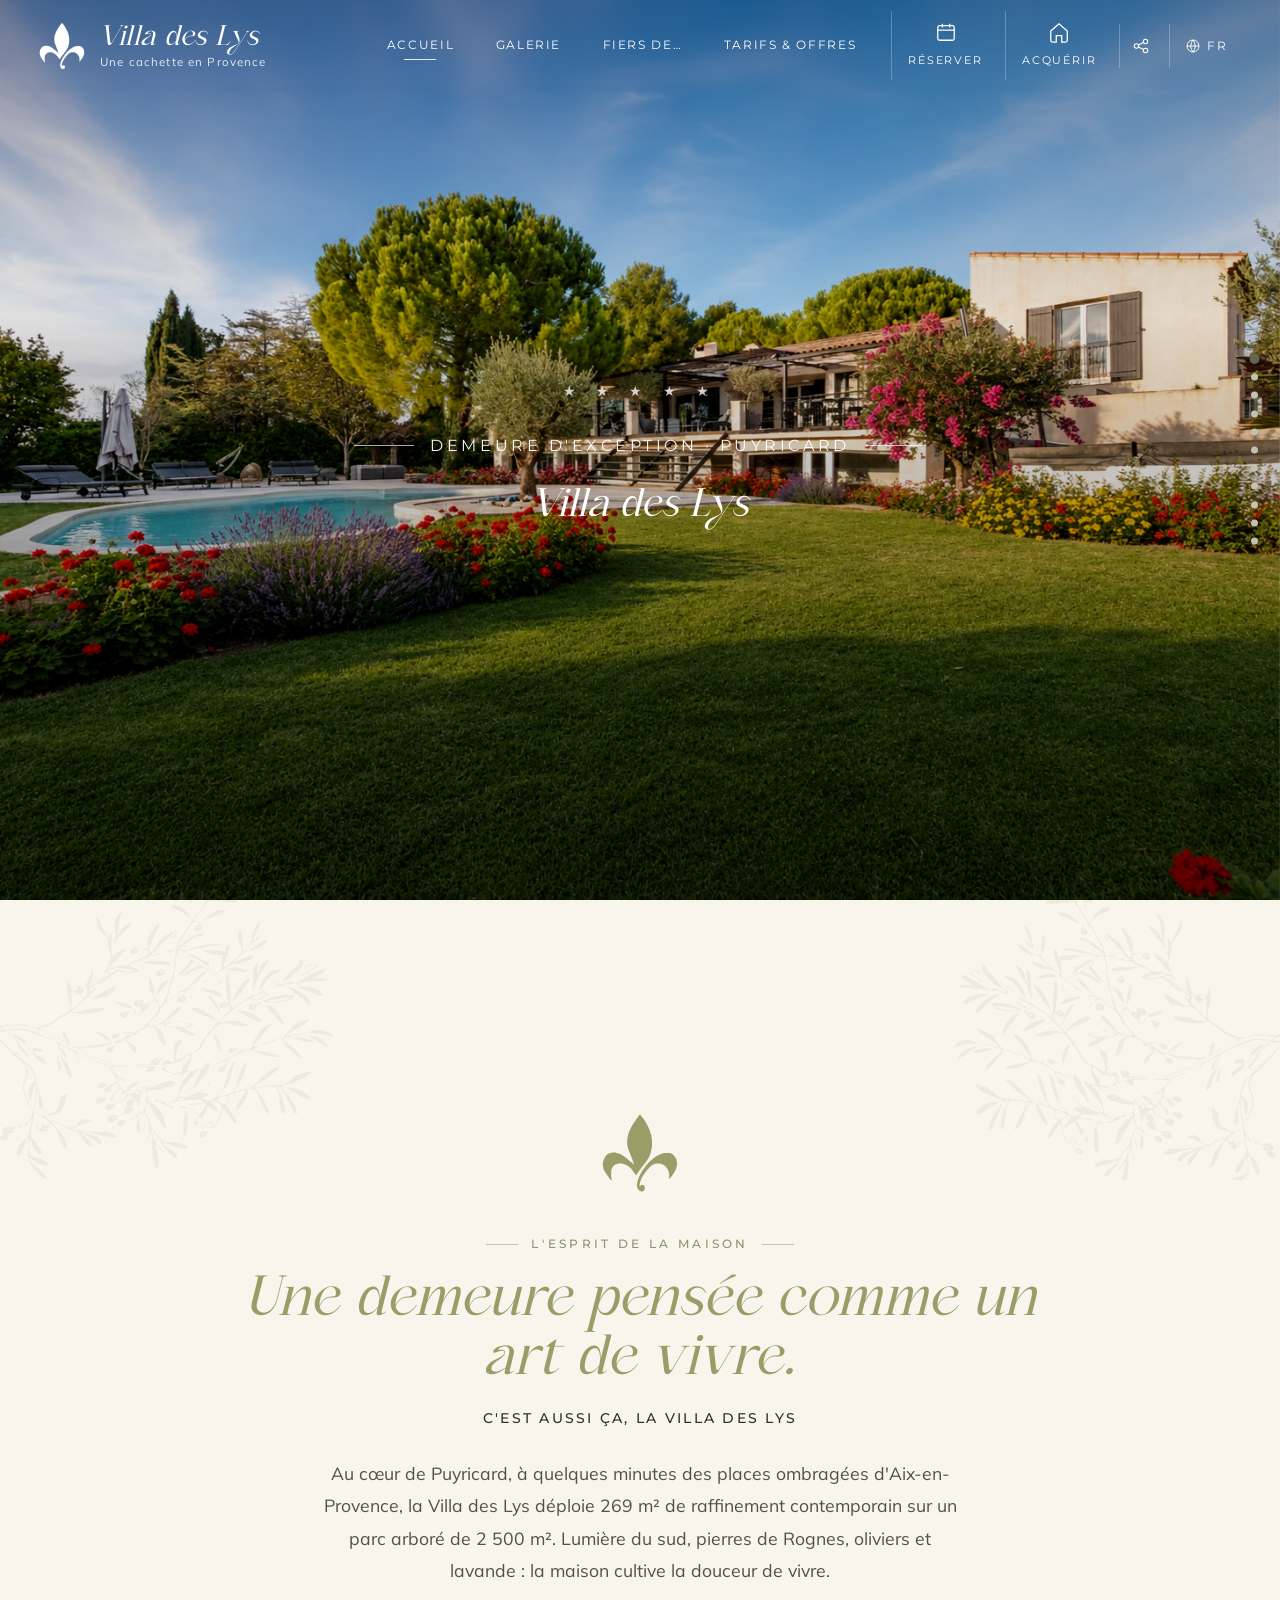
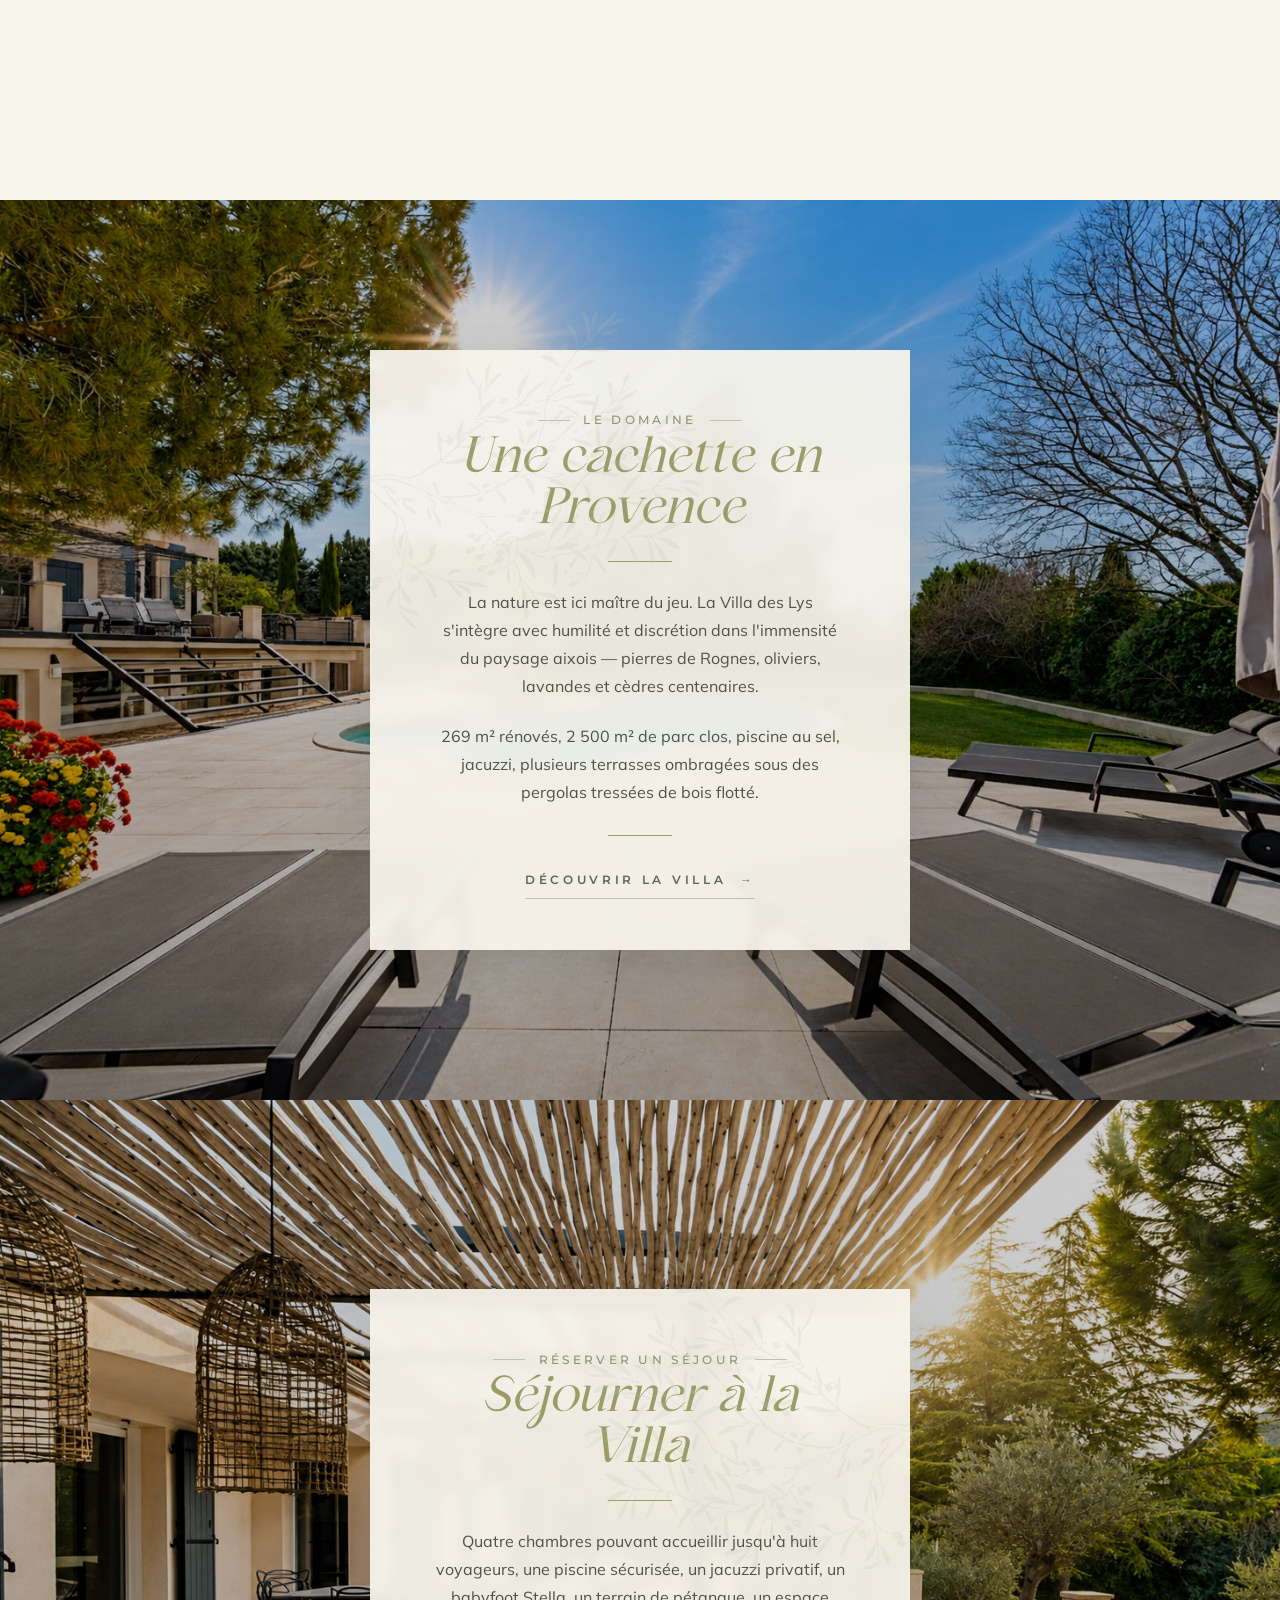
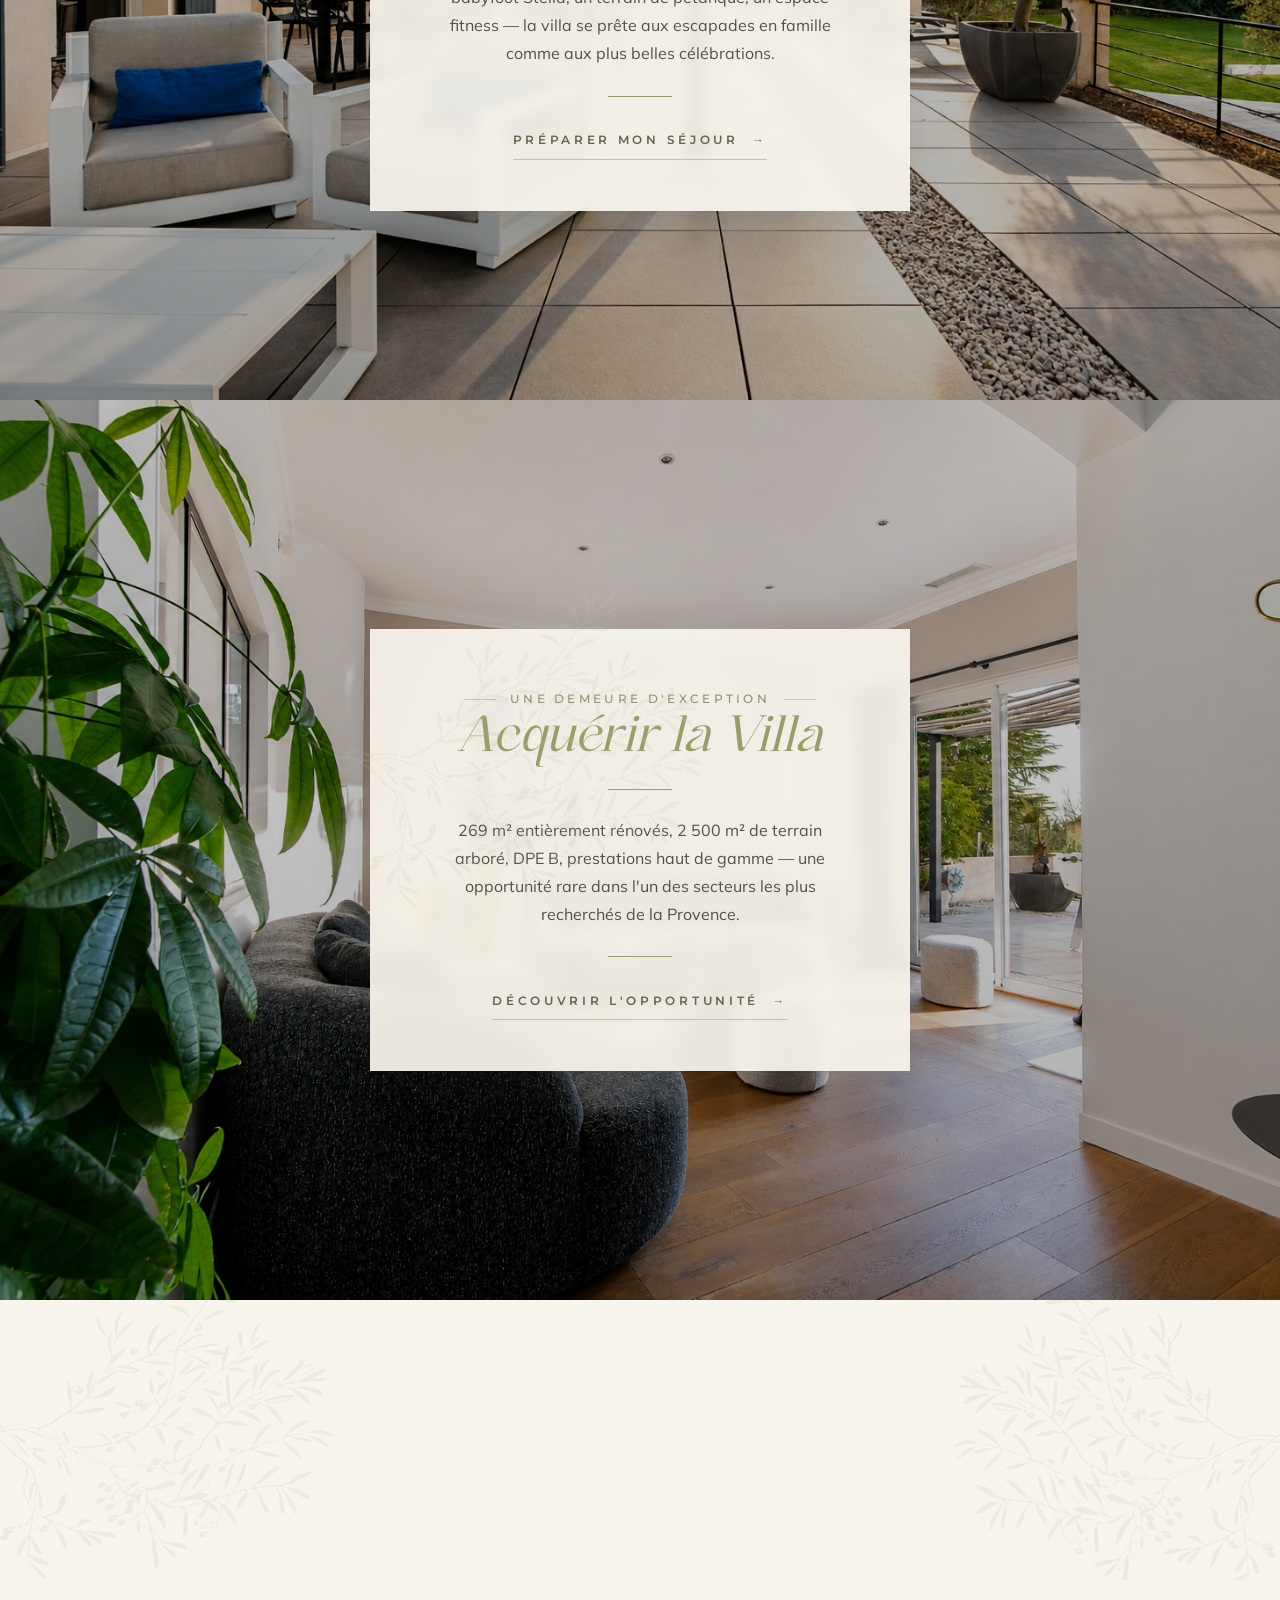
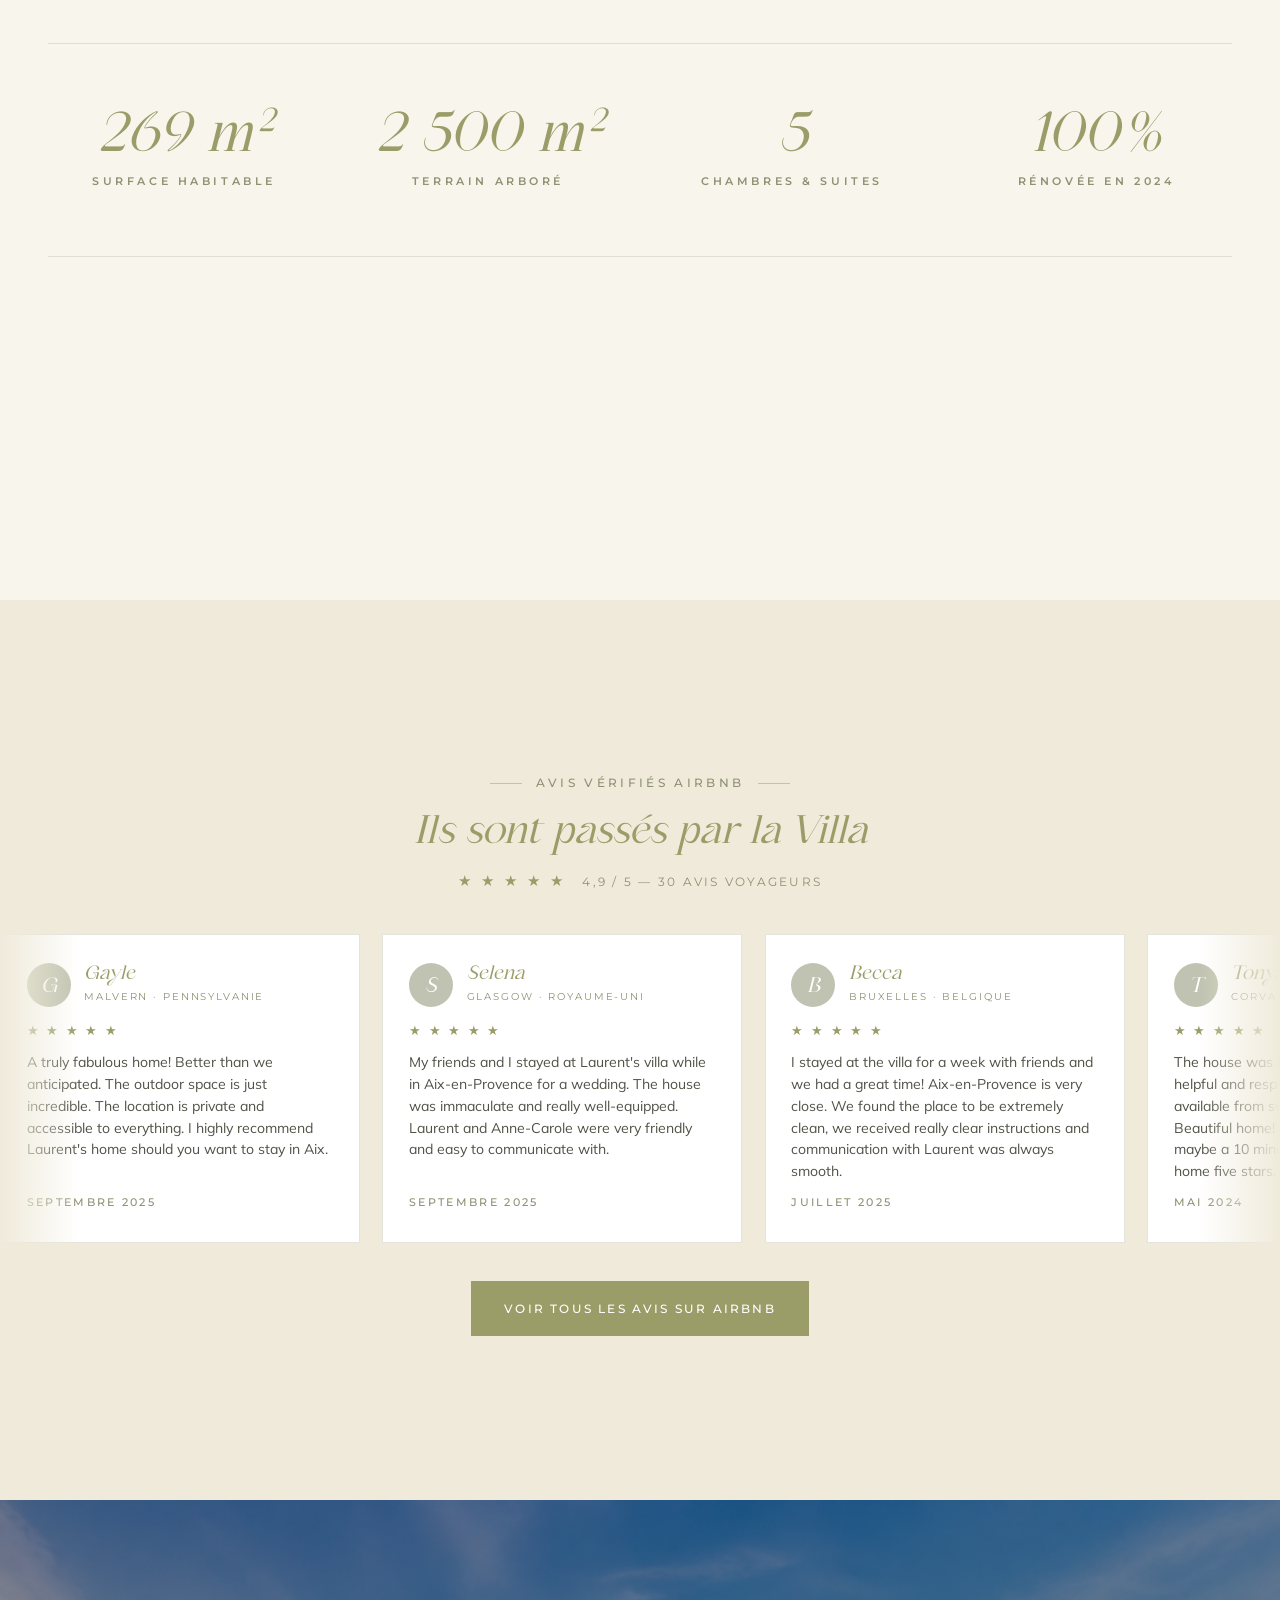
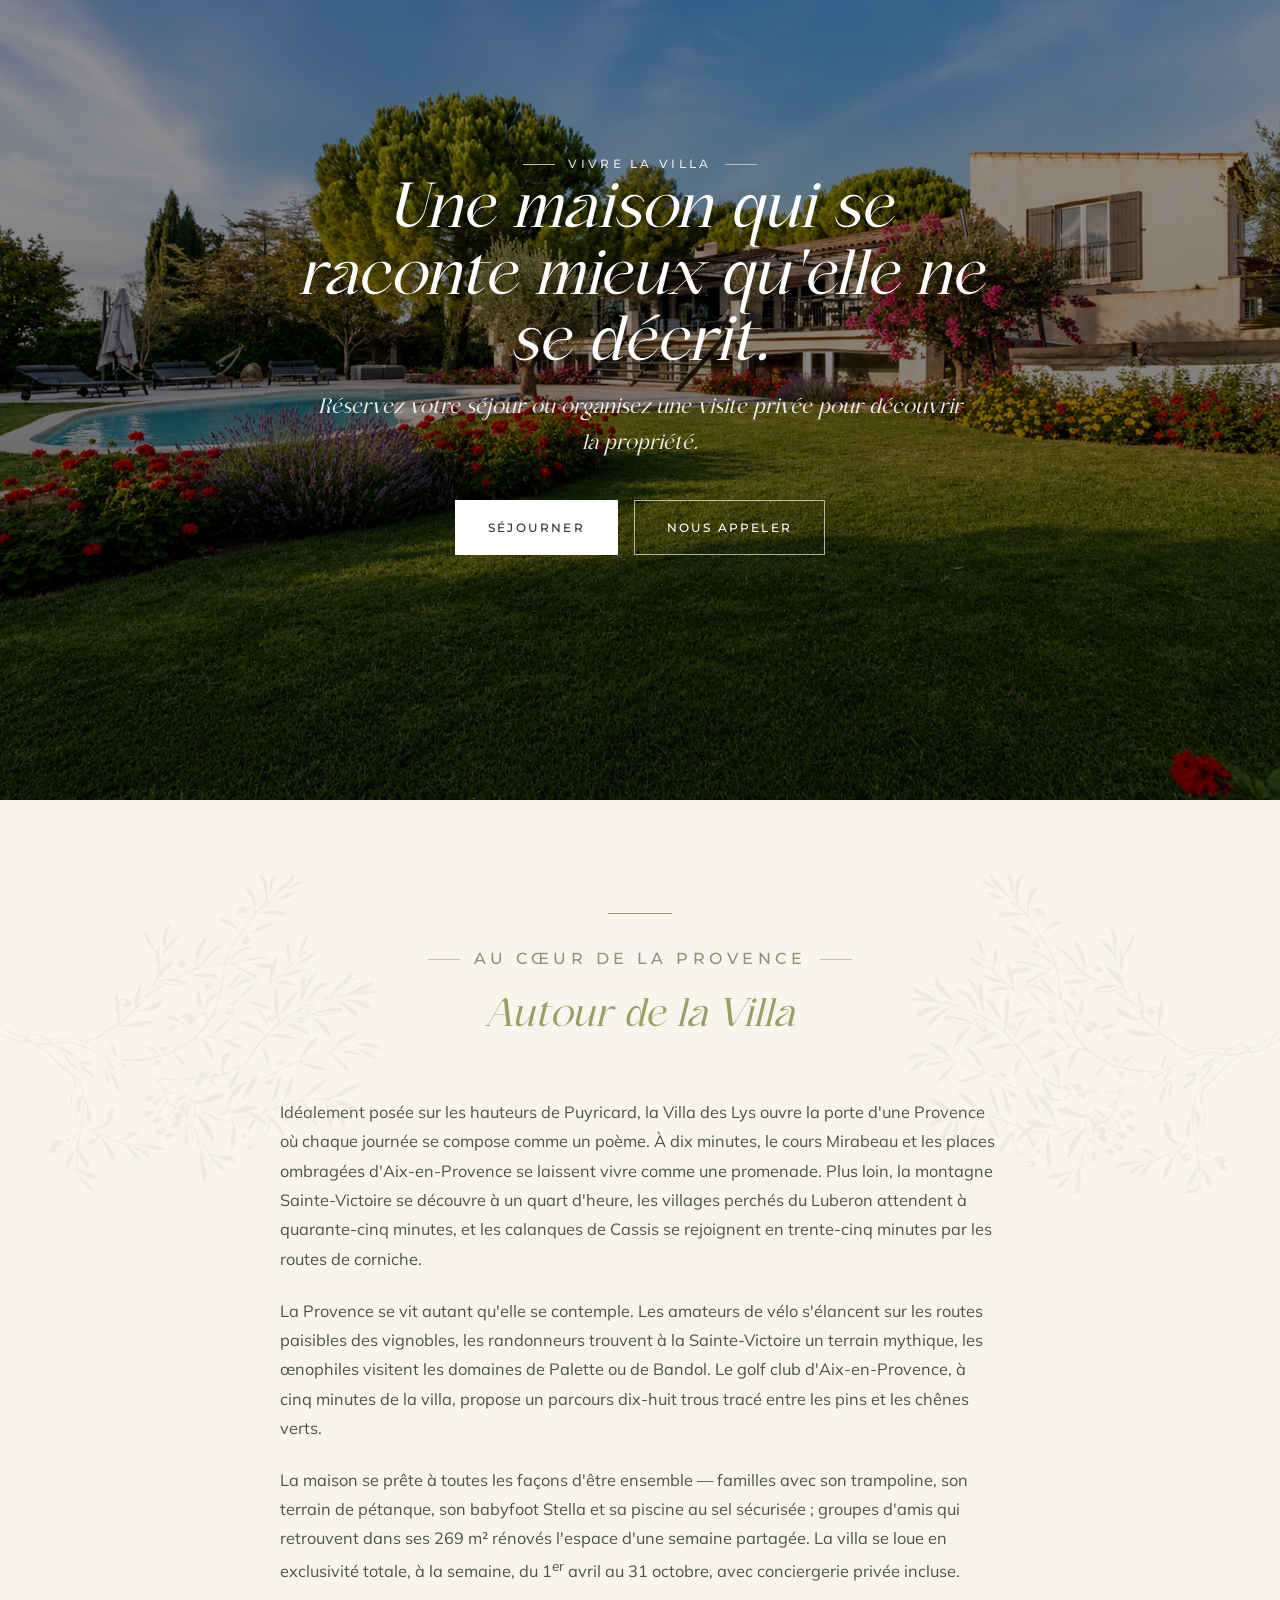
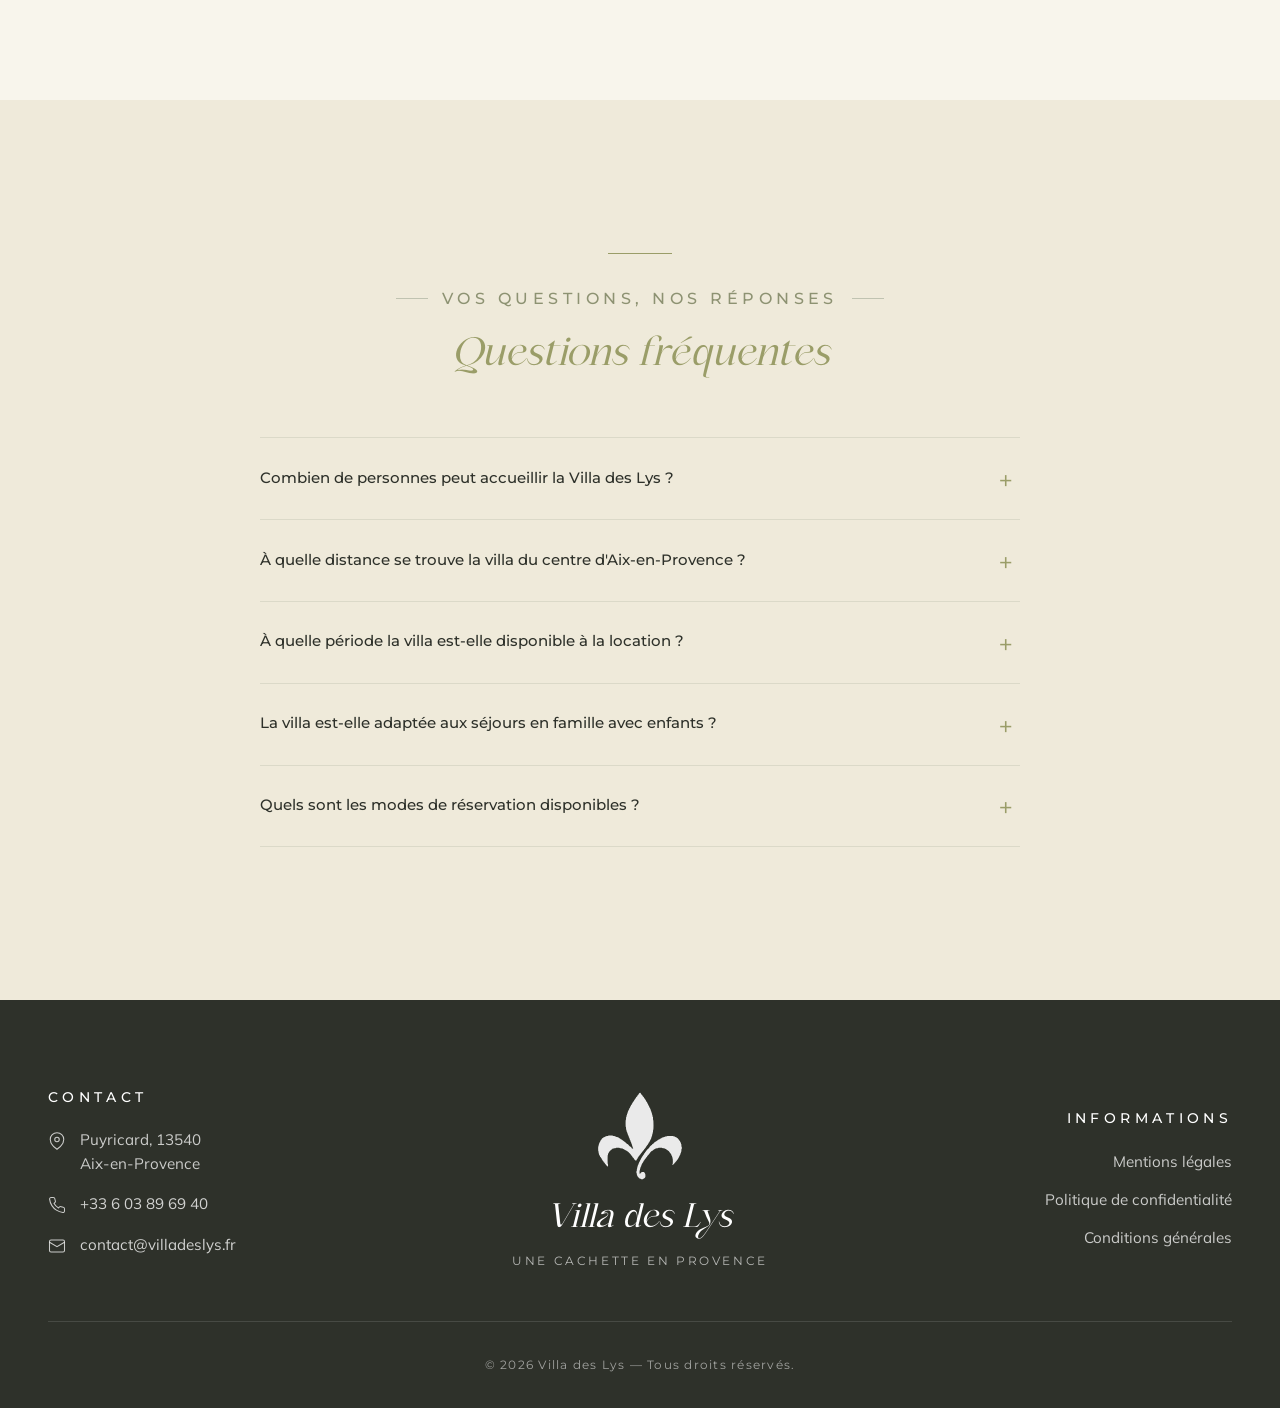
==== commit 0948dbec: "commit calendrier" ====
--- a/index.html
+++ b/index.html
@@ -3,13 +3,107 @@
 <head>
   <meta charset="utf-8" />
   <meta name="viewport" content="width=device-width, initial-scale=1" />
-  <title>Villa des Lys — Une cachette en Provence</title>
-  <meta name="description" content="Villa des Lys, demeure provençale d'exception nichée à Puyricard, aux portes d'Aix-en-Provence. Séjour, location et acquisition d'une propriété intemporelle de 269 m² sur un parc arboré de 2 500 m²." />
+  <title>Villa des Lys — Location villa luxe Aix-en-Provence avec piscine | Puyricard</title>
+  <meta name="description" content="Location villa de prestige à Puyricard, 269 m², 8 personnes, piscine au sel, jacuzzi, parc 2 500 m². À 10 min d'Aix-en-Provence. Réservez votre séjour en Provence." />
+  <meta name="robots" content="index, follow" />
+  <link rel="canonical" href="https://matis-mur.github.io/villa-des-lys/" />
+  <link rel="alternate" hreflang="fr" href="https://matis-mur.github.io/villa-des-lys/" />
+  <link rel="alternate" hreflang="en" href="https://matis-mur.github.io/villa-des-lys/en/" />
+  <link rel="alternate" hreflang="x-default" href="https://matis-mur.github.io/villa-des-lys/" />
+
+  <!-- Open Graph -->
+  <meta property="og:type" content="website" />
+  <meta property="og:title" content="Villa des Lys — Location villa luxe Aix-en-Provence avec piscine" />
+  <meta property="og:description" content="Villa de prestige à Puyricard, 269 m², 8 personnes, piscine au sel, jacuzzi, parc 2 500 m². À 10 min d'Aix-en-Provence." />
+  <meta property="og:image" content="https://matis-mur.github.io/villa-des-lys/assets/images/villa-jardin.jpg" />
+  <meta property="og:url" content="https://matis-mur.github.io/villa-des-lys/" />
+  <meta property="og:locale" content="fr_FR" />
+
   <link rel="preconnect" href="https://fonts.googleapis.com" />
   <link rel="preconnect" href="https://fonts.gstatic.com" crossorigin />
   <link rel="stylesheet" href="https://fonts.googleapis.com/css2?family=Abhaya+Libre:wght@400;500;600;700&family=Mulish:wght@300;400;500;600;700&family=Montserrat:wght@400;500;600;700&display=swap" />
   <link rel="stylesheet" href="assets/css/style.css" />
   <link rel="icon" href="assets/images/logo.svg" type="image/svg+xml" />
+
+  <!-- Schema.org JSON-LD : LodgingBusiness -->
+  <script type="application/ld+json">
+  {
+    "@context": "https://schema.org",
+    "@type": "LodgingBusiness",
+    "name": "Villa des Lys",
+    "description": "Villa de prestige 269m² à Puyricard, 8 voyageurs, piscine au sel, jacuzzi, parc arboré 2500m². À 10 minutes d'Aix-en-Provence.",
+    "url": "https://matis-mur.github.io/villa-des-lys/",
+    "telephone": "+33603896940",
+    "email": "contact@villadeslys.fr",
+    "address": {
+      "@type": "PostalAddress",
+      "streetAddress": "Puyricard",
+      "addressLocality": "Puyricard",
+      "postalCode": "13540",
+      "addressRegion": "Provence-Alpes-Côte d'Azur",
+      "addressCountry": "FR"
+    },
+    "geo": {
+      "@type": "GeoCoordinates",
+      "latitude": 43.564,
+      "longitude": 5.431
+    },
+    "aggregateRating": {
+      "@type": "AggregateRating",
+      "ratingValue": "4.9",
+      "reviewCount": "30",
+      "bestRating": "5"
+    },
+    "priceRange": "€€€",
+    "numberOfRooms": 4,
+    "amenityFeature": [
+      {"@type": "LocationFeatureSpecification", "name": "Piscine au sel", "value": true},
+      {"@type": "LocationFeatureSpecification", "name": "Jacuzzi privatif", "value": true},
+      {"@type": "LocationFeatureSpecification", "name": "Wifi haut débit", "value": true},
+      {"@type": "LocationFeatureSpecification", "name": "Climatisation", "value": true},
+      {"@type": "LocationFeatureSpecification", "name": "Parking privé", "value": true},
+      {"@type": "LocationFeatureSpecification", "name": "Espace fitness", "value": true}
+    ],
+    "sameAs": [
+      "https://www.airbnb.fr/rooms/47624907"
+    ]
+  }
+  </script>
+
+  <!-- Schema.org JSON-LD : FAQPage -->
+  <script type="application/ld+json">
+  {
+    "@context": "https://schema.org",
+    "@type": "FAQPage",
+    "mainEntity": [
+      {
+        "@type": "Question",
+        "name": "Combien de personnes peut accueillir la Villa des Lys ?",
+        "acceptedAnswer": {"@type": "Answer", "text": "La Villa des Lys accueille jusqu'à 8 voyageurs dans ses 4 chambres et son studio indépendant."}
+      },
+      {
+        "@type": "Question",
+        "name": "À quelle distance se trouve la villa du centre d'Aix-en-Provence ?",
+        "acceptedAnswer": {"@type": "Answer", "text": "La Villa des Lys est située à Puyricard, à environ 10 minutes en voiture du centre d'Aix-en-Provence."}
+      },
+      {
+        "@type": "Question",
+        "name": "À quelle période la villa est-elle disponible à la location ?",
+        "acceptedAnswer": {"@type": "Answer", "text": "La villa se loue à la semaine du 1er avril au 31 octobre, en exclusivité totale."}
+      },
+      {
+        "@type": "Question",
+        "name": "La villa est-elle adaptée aux séjours en famille avec enfants ?",
+        "acceptedAnswer": {"@type": "Answer", "text": "Oui, la maison est pensée pour les familles : trampoline, terrain de pétanque, babyfoot Stella, piscine au sel sécurisée, chambres adaptées et conciergerie privée."}
+      },
+      {
+        "@type": "Question",
+        "name": "Quels sont les modes de réservation disponibles ?",
+        "acceptedAnswer": {"@type": "Answer", "text": "Réservation en direct via le formulaire du site, par téléphone, ou sur Airbnb."}
+      }
+    ]
+  }
+  </script>
 </head>
 <body class="page-home">
 
@@ -41,10 +135,16 @@
         <button class="header-icon-btn" aria-label="Partager">
           <svg viewBox="0 0 24 24" aria-hidden="true"><circle cx="6" cy="12" r="3"/><circle cx="18" cy="6" r="3"/><circle cx="18" cy="18" r="3"/><path d="M8.6 10.6l6.8-3.2M8.6 13.4l6.8 3.2"/></svg>
         </button>
-        <span class="header-lang">
-          <svg viewBox="0 0 24 24" aria-hidden="true"><circle cx="12" cy="12" r="9"/><path d="M3 12h18M12 3a14 14 0 0 1 0 18M12 3a14 14 0 0 0 0 18"/></svg>
-          FR
-        </span>
+        <div class="header-lang" data-lang-current="fr">
+          <button type="button" class="header-lang__btn" aria-haspopup="menu" aria-expanded="false" aria-label="Changer de langue">
+            <svg viewBox="0 0 24 24" aria-hidden="true"><circle cx="12" cy="12" r="9"/><path d="M3 12h18M12 3a14 14 0 0 1 0 18M12 3a14 14 0 0 0 0 18"/></svg>
+            <span class="header-lang__label">FR</span>
+          </button>
+          <ul class="header-lang__menu" role="menu">
+            <li role="none"><a role="menuitem" href="index.html" hreflang="fr" class="is-active" aria-current="true">FR · Français</a></li>
+            <li role="none"><a role="menuitem" href="en/index.html" hreflang="en">EN · English</a></li>
+          </ul>
+        </div>
       </div>
       <button class="menu-toggle" aria-label="Ouvrir le menu" aria-expanded="false">
         <span></span><span></span><span></span>
@@ -71,6 +171,8 @@
     <button class="scroll-dots__dot" data-target="facts"></button>
     <button class="scroll-dots__dot" data-target="avis"></button>
     <button class="scroll-dots__dot" data-target="banner"></button>
+    <button class="scroll-dots__dot" data-target="autour"></button>
+    <button class="scroll-dots__dot" data-target="faq"></button>
   </div>
 
   <main>
@@ -78,12 +180,16 @@
     <!-- 1. Hero -->
     <section class="hero" id="hero">
       <div class="hero__media">
-        <img src="assets/images/villa-jardin.jpg" alt="Villa des Lys et son jardin provençal" />
+        <img src="assets/images/villa-jardin.jpg" alt="Villa des Lys et son jardin provençal — location villa luxe Puyricard Aix-en-Provence" />
       </div>
       <div class="hero__content">
         <span class="hero__stars" aria-hidden="true">★ ★ ★ ★ ★</span><br>
         <p class="hero__kicker">Demeure d'exception · Puyricard</p>
-        <h1>Villa <em>des Lys</em></h1>
+        <h1>
+          <span class="sr-only">Location villa et maison de luxe à Aix-en-Provence — </span>
+          Villa <em>des Lys</em>
+          <span class="sr-only">, maison de prestige à Puyricard avec piscine</span>
+        </h1>
         </div>
       </div>
     </section>
@@ -91,6 +197,8 @@
     <!-- 2. Intro strip -->
     <section class="intro-strip section" id="intro">
       <div class="container">
+        <span class="olive-deco olive-deco--top-left" aria-hidden="true"></span>
+        <span class="olive-deco olive-deco--top-right" aria-hidden="true"></span>
         <span class="brand-logo intro-strip__logo" aria-hidden="true"></span>
         <span class="eyebrow center">L'esprit de la maison</span>
         <h2 class="intro-strip__title reveal">Une demeure pensée comme un art de vivre.</h2>
@@ -104,9 +212,10 @@
     <!-- 3. Une cachette en Provence (Le Domaine) -->
     <section class="hero-card-section" id="card">
       <div class="hero-card-section__media">
-        <img src="assets/images/piscine.jpg" alt="Piscine au sel et terrasse de la Villa des Lys" />
+        <img src="assets/images/piscine.jpg" alt="Piscine au sel et terrasse de la Villa des Lys — location vacances Provence" />
       </div>
       <div class="hero-card reveal">
+        <span class="olive-deco olive-deco--top-left" aria-hidden="true"></span>
         <span class="eyebrow center">Le Domaine</span>
         <h2>Une cachette en Provence</h2>
         <span class="hero-card__divider" aria-hidden="true"></span>
@@ -120,9 +229,10 @@
     <!-- 4. Séjourner -->
     <section class="hero-card-section" id="sejour">
       <div class="hero-card-section__media">
-        <img src="assets/images/terrasse-pergola.jpg" alt="Terrasse ombragée et salons d'été" />
+        <img src="assets/images/terrasse-pergola.jpg" alt="Terrasse ombragée sous pergola — Villa des Lys Puyricard" />
       </div>
       <div class="hero-card reveal">
+        <span class="olive-deco olive-deco--top-right" aria-hidden="true"></span>
         <span class="eyebrow center">Réserver un séjour</span>
         <h2>Séjourner à la Villa</h2>
         <span class="hero-card__divider" aria-hidden="true"></span>
@@ -135,9 +245,10 @@
     <!-- 5. Acquérir la Villa -->
     <section class="hero-card-section" id="acquerir">
       <div class="hero-card-section__media">
-        <img src="assets/images/salon-cuisine.jpg" alt="Salon et cuisine ouverts de la Villa des Lys" />
+        <img src="assets/images/salon.jpg" alt="Cuisine ouverte rénovée — Villa des Lys Puyricard Aix-en-Provence" />
       </div>
       <div class="hero-card reveal">
+        <span class="olive-deco olive-deco--top-left" aria-hidden="true"></span>
         <span class="eyebrow center">Une demeure d'exception</span>
         <h2>Acquérir la Villa</h2>
         <span class="hero-card__divider" aria-hidden="true"></span>
@@ -152,6 +263,8 @@
     <section class="section" id="facts">
       <div class="container">
         <div class="facts">
+          <span class="olive-deco olive-deco--top-left" aria-hidden="true"></span>
+          <span class="olive-deco olive-deco--top-right" aria-hidden="true"></span>
           <div class="fact"><div class="fact__number">269 m²</div><div class="fact__label">Surface habitable</div></div>
           <div class="fact"><div class="fact__number">2 500 m²</div><div class="fact__label">Terrain arboré</div></div>
           <div class="fact"><div class="fact__number">5</div><div class="fact__label">Chambres &amp; suites</div></div>
@@ -374,7 +487,7 @@
     <!-- 9. Banner CTA -->
     <section class="banner" id="banner">
       <div class="banner__media">
-        <img src="assets/images/villa-jardin.jpg" alt="Villa des Lys au crépuscule" />
+        <img src="assets/images/villa-jardin.jpg" alt="Villa des Lys et son jardin provençal — location villa luxe Puyricard Aix-en-Provence" />
       </div>
       <div class="banner__content">
         <span class="eyebrow center" style="color: rgba(255,255,255,0.85);">Vivre la Villa</span>
@@ -383,6 +496,56 @@
         <div class="banner__actions">
           <a href="#reserver" class="btn btn--light">Séjourner</a>
           <a href="tel:+33603896940" class="btn btn--outline-light">Nous appeler</a>
+        </div>
+      </div>
+    </section>
+
+    <!-- 10. Autour de la Villa (snap section) -->
+    <section class="section" id="autour">
+      <div class="container">
+        <div class="section-head">
+        <span class="olive-deco olive-deco--top-left" aria-hidden="true"></span>
+        <span class="olive-deco olive-deco--top-right" aria-hidden="true"></span>
+
+          <span class="eyebrow center">Au cœur de la Provence</span>
+          <h2>Autour de la Villa</h2>
+        </div>
+        <div class="prose-block">
+          <p>Idéalement posée sur les hauteurs de Puyricard, la Villa des Lys ouvre la porte d'une Provence où chaque journée se compose comme un poème. À dix minutes, le cours Mirabeau et les places ombragées d'Aix-en-Provence se laissent vivre comme une promenade. Plus loin, la montagne Sainte-Victoire se découvre à un quart d'heure, les villages perchés du Luberon attendent à quarante-cinq minutes, et les calanques de Cassis se rejoignent en trente-cinq minutes par les routes de corniche.</p>
+          <p>La Provence se vit autant qu'elle se contemple. Les amateurs de vélo s'élancent sur les routes paisibles des vignobles, les randonneurs trouvent à la Sainte-Victoire un terrain mythique, les œnophiles visitent les domaines de Palette ou de Bandol. Le golf club d'Aix-en-Provence, à cinq minutes de la villa, propose un parcours dix-huit trous tracé entre les pins et les chênes verts.</p>
+          <p>La maison se prête à toutes les façons d'être ensemble — familles avec son trampoline, son terrain de pétanque, son babyfoot Stella et sa piscine au sel sécurisée ; groupes d'amis qui retrouvent dans ses 269 m² rénovés l'espace d'une semaine partagée. La villa se loue en exclusivité totale, à la semaine, du 1<sup>er</sup> avril au 31 octobre, avec conciergerie privée incluse.</p>
+        </div>
+      </div>
+    </section>
+
+    <!-- 11. Questions fréquentes (snap section) -->
+    <section class="section section--mute" id="faq">
+      <div class="container">
+        <div class="section-head">
+          <span class="eyebrow center">Vos questions, nos réponses</span>
+          <h2>Questions fréquentes</h2>
+        </div>
+        <div class="faq">
+          <details>
+            <summary>Combien de personnes peut accueillir la Villa des Lys ?</summary>
+            <p>La Villa des Lys accueille jusqu'à 8 voyageurs dans ses 4 chambres et son studio indépendant.</p>
+          </details>
+          <details>
+            <summary>À quelle distance se trouve la villa du centre d'Aix-en-Provence ?</summary>
+            <p>La Villa des Lys est située à Puyricard, à environ 10 minutes en voiture du centre d'Aix-en-Provence.</p>
+          </details>
+          <details>
+            <summary>À quelle période la villa est-elle disponible à la location ?</summary>
+            <p>La villa se loue à la semaine du 1<sup>er</sup> avril au 31 octobre, en exclusivité totale, avec conciergerie privée incluse.</p>
+          </details>
+          <details>
+            <summary>La villa est-elle adaptée aux séjours en famille avec enfants ?</summary>
+            <p>Oui, la maison est pensée pour les familles : trampoline, terrain de pétanque, babyfoot Stella, piscine au sel sécurisée, chambres adaptées et conciergerie privée pour les courses ou un chef à domicile.</p>
+          </details>
+          <details>
+            <summary>Quels sont les modes de réservation disponibles ?</summary>
+            <p>La réservation se fait en direct avec le propriétaire via le formulaire du site ou par téléphone. La villa est également disponible sur Airbnb.</p>
+          </details>
         </div>
       </div>
     </section>
@@ -437,12 +600,13 @@
         <h2 id="booking-title">Réservation</h2>
       </div>
       <span class="hero-card__divider" aria-hidden="true" style="margin: 0 0 1.6rem;"></span>
+      <div class="vdl-cal" data-vdl-calendar data-input-in="modal-arrivee" data-input-out="modal-depart"></div>
       <form class="booking-widget" onsubmit="event.preventDefault(); window.location='tel:+33603896940';">
-        <div class="booking-widget__field">
+        <div class="booking-widget__field booking-widget__field--date">
           <label for="modal-arrivee">Date d'arrivée</label>
           <input type="date" id="modal-arrivee" required />
         </div>
-        <div class="booking-widget__field">
+        <div class="booking-widget__field booking-widget__field--date">
           <label for="modal-depart">Date de départ</label>
           <input type="date" id="modal-depart" required />
         </div>
@@ -468,5 +632,6 @@
   </div>
 
   <script src="assets/js/main.js" defer></script>
+  <script src="assets/js/calendar.js" defer></script>
 </body>
 </html>
--- a/assets/css/style.css
+++ b/assets/css/style.css
@@ -383,21 +383,78 @@
 .header-icon-btn svg { width: 18px; height: 18px; stroke: currentColor; stroke-width: 1.4; fill: none; }
 
 .header-lang {
+  position: relative;
+  display: flex;
+  align-items: center;
+  height: 44px;
+  border-left: 1px solid var(--color-line-soft);
+  color: var(--color-olive);
+}
+
+.header-lang__btn {
   display: flex;
   align-items: center;
   gap: 0.4rem;
   padding: 0 0.9rem;
+  height: 100%;
+  background: transparent;
+  border: 0;
+  cursor: pointer;
+  color: inherit;
   font-family: var(--font-display);
   font-size: 0.78rem;
   letter-spacing: 0.13em;
   text-transform: uppercase;
   font-weight: 400;
-  color: var(--color-olive);
-  border-left: 1px solid var(--color-line-soft);
-  height: 44px;
 }
 
 .header-lang svg { width: 16px; height: 16px; stroke: currentColor; stroke-width: 1.4; fill: none; }
+
+.header-lang__menu {
+  position: absolute;
+  top: calc(100% + 6px);
+  right: 0;
+  min-width: 170px;
+  margin: 0;
+  padding: 0.4rem 0;
+  list-style: none;
+  background: #fff;
+  border: 1px solid var(--color-line-soft);
+  box-shadow: 0 12px 32px rgba(0, 0, 0, 0.08);
+  opacity: 0;
+  visibility: hidden;
+  transform: translateY(-4px);
+  transition: opacity 0.18s ease, transform 0.18s ease, visibility 0.18s;
+  z-index: 50;
+}
+
+.header-lang.is-open .header-lang__menu {
+  opacity: 1;
+  visibility: visible;
+  transform: translateY(0);
+}
+
+.header-lang__menu a {
+  display: block;
+  padding: 0.65rem 1rem;
+  font-family: var(--font-display);
+  font-size: 0.78rem;
+  letter-spacing: 0.13em;
+  text-transform: uppercase;
+  color: var(--color-ink);
+  text-decoration: none;
+  transition: background 0.15s ease, color 0.15s ease;
+}
+
+.header-lang__menu a:hover {
+  background: var(--color-bg-soft, #f6f3ec);
+  color: var(--color-olive);
+}
+
+.header-lang__menu a.is-active {
+  font-weight: 600;
+  color: var(--color-olive);
+}
 
 .site-header.is-light:not(.is-scrolled) :is(.header-action, .header-lang, .header-icon-btn) {
   color: #fff;
@@ -1567,6 +1624,153 @@
 .has-fixed-header { padding-top: var(--header-height); }
 
 /* ============================================
+   BOOKING CALENDAR (Airbnb-synced)
+   ============================================ */
+.vdl-cal {
+  font-family: var(--font-sans);
+  max-width: 270px;
+  margin: 0 auto 1rem;
+  padding: 0.5rem 0.5rem 0.4rem;
+  border: 1px solid var(--color-line-soft);
+  background: #fff;
+}
+
+.vdl-cal__head {
+  display: flex;
+  align-items: center;
+  justify-content: space-between;
+  margin-bottom: 0.3rem;
+}
+
+.vdl-cal__month {
+  font-family: var(--font-display);
+  font-size: 0.66rem;
+  font-weight: 600;
+  letter-spacing: 0.1em;
+  text-transform: uppercase;
+  color: var(--color-ink);
+}
+
+.vdl-cal__nav {
+  width: 22px;
+  height: 22px;
+  border-radius: 50%;
+  font-size: 0.95rem;
+  line-height: 1;
+  color: var(--color-olive);
+  background: transparent;
+  transition: background 0.15s ease, color 0.15s ease;
+}
+
+.vdl-cal__nav:hover { background: var(--color-bg-alt); }
+
+.vdl-cal__weekdays {
+  display: grid;
+  grid-template-columns: repeat(7, 1fr);
+  gap: 1px;
+  font-family: var(--font-display);
+  font-size: 0.54rem;
+  letter-spacing: 0.06em;
+  text-transform: uppercase;
+  color: var(--color-muted);
+  text-align: center;
+  margin-bottom: 0.15rem;
+}
+
+.vdl-cal__grid {
+  display: grid;
+  grid-template-columns: repeat(7, 1fr);
+  gap: 0;
+}
+
+.vdl-cal__cell {
+  aspect-ratio: 1 / 1;
+  display: flex;
+  align-items: center;
+  justify-content: center;
+  font-size: 0.68rem;
+  background: transparent;
+  color: var(--color-ink);
+  border-radius: 50%;
+  transition: background 0.12s ease, color 0.12s ease;
+}
+
+.vdl-cal__cell--empty { visibility: hidden; }
+
+.vdl-cal__cell--avail {
+  color: var(--color-ink);
+  font-weight: 500;
+  cursor: pointer;
+}
+.vdl-cal__cell--avail:hover { background: var(--color-bg-alt); }
+
+.vdl-cal__cell--past,
+.vdl-cal__cell--blocked {
+  color: var(--color-bg-mute);
+  text-decoration: line-through;
+  cursor: not-allowed;
+  pointer-events: none;
+}
+
+.vdl-cal__cell--checkin,
+.vdl-cal__cell--checkout {
+  background: var(--color-olive-deep);
+  color: #fff;
+  font-weight: 600;
+}
+
+.vdl-cal__cell--inrange {
+  background: var(--color-bg-alt);
+  border-radius: 0;
+}
+
+.vdl-cal__hint {
+  margin-top: 0.4rem;
+  font-size: 0.62rem;
+  color: var(--color-ink-soft);
+  text-align: center;
+  min-height: 1em;
+}
+
+.vdl-cal__legend {
+  display: flex;
+  align-items: center;
+  justify-content: center;
+  gap: 0.7rem;
+  flex-wrap: wrap;
+  margin-top: 0.25rem;
+  font-size: 0.56rem;
+  color: var(--color-muted);
+}
+
+.vdl-cal__legend > span { display: inline-flex; align-items: center; gap: 0.25rem; }
+
+.vdl-cal__sw {
+  display: inline-block;
+  width: 7px;
+  height: 7px;
+  border-radius: 50%;
+}
+.vdl-cal__sw--avail { background: var(--color-ink); }
+.vdl-cal__sw--blocked { background: var(--color-bg-mute); }
+
+.vdl-cal__reset {
+  margin-left: auto;
+  font-family: var(--font-display);
+  font-size: 0.54rem;
+  letter-spacing: 0.06em;
+  text-transform: uppercase;
+  color: var(--color-olive);
+  text-decoration: underline;
+  text-underline-offset: 2px;
+  background: transparent;
+  padding: 0.1rem 0.25rem;
+}
+
+/* In booking modal: hide the manual date inputs since calendar drives them */
+.booking-modal .booking-widget__field--date { display: none; }
+
+/* ============================================
    MEDIA QUERIES (regroupées)
    ============================================ */
 
@@ -1579,7 +1783,7 @@
   .olive-deco { display: none; }
 
   .header-action span,
-  .header-lang span { display: none; }
+  .header-lang__label { display: none; }
   .menu-toggle { display: flex; }
 
   .split { grid-template-columns: 1fr; }
@@ -1631,3 +1835,101 @@
   .booking-widget { grid-template-columns: 1fr; padding: 1.6rem; }
   .gallery-page__grid { grid-template-columns: 1fr; }
 }
+
+/* ---------- Visually hidden (SEO / accessibility) ---------- */
+.sr-only {
+  position: absolute;
+  width: 1px;
+  height: 1px;
+  padding: 0;
+  margin: -1px;
+  overflow: hidden;
+  clip: rect(0, 0, 0, 0);
+  white-space: nowrap;
+  border: 0;
+}
+
+/* ---------- SEO content section (long-form prose + FAQ) ---------- */
+.section--seo {
+  background: var(--color-bg-alt);
+  padding: clamp(4rem, 9vw, 8rem) 0;
+}
+
+/* Opt-out of fullpage snap for SEO sections (allow natural scroll) */
+body:is(.page-home, .page-fiers, .page-acquerir) main > section.section--seo {
+  scroll-snap-align: none;
+  scroll-snap-stop: normal;
+  min-height: auto;
+  height: auto;
+  display: block;
+}
+
+.prose-block {
+  max-width: 72ch;
+  margin: 0 auto;
+  display: flex;
+  flex-direction: column;
+  gap: 1.4rem;
+}
+
+.prose-block p {
+  font-size: 1.02rem;
+  line-height: 1.8;
+  color: var(--color-ink-soft);
+}
+
+.faq {
+  max-width: 760px;
+  margin: clamp(3rem, 5vw, 4.5rem) auto 0;
+}
+
+.faq h3 {
+  text-align: center;
+  font-family: var(--font-serif);
+  font-style: italic;
+  color: var(--color-olive);
+  font-size: clamp(1.6rem, 2.4vw, 2rem);
+  margin-bottom: 2rem;
+}
+
+.faq details {
+  border-top: 1px solid var(--color-line-soft);
+  padding: 1.3rem 0;
+}
+
+.faq details:last-of-type {
+  border-bottom: 1px solid var(--color-line-soft);
+}
+
+.faq summary {
+  font-family: var(--font-display);
+  font-size: 0.92rem;
+  color: var(--color-ink);
+  cursor: pointer;
+  display: flex;
+  justify-content: space-between;
+  align-items: center;
+  font-weight: 500;
+  list-style: none;
+  padding-right: 0.5rem;
+}
+
+.faq summary::-webkit-details-marker { display: none; }
+
+.faq summary::after {
+  content: "+";
+  font-family: var(--font-sans);
+  font-size: 1.4rem;
+  color: var(--color-olive);
+  flex-shrink: 0;
+  margin-left: 1rem;
+}
+
+.faq details[open] summary::after { content: "−"; }
+
+.faq details p {
+  margin-top: 1rem;
+  color: var(--color-ink-soft);
+  line-height: 1.7;
+  font-size: 0.95rem;
+}
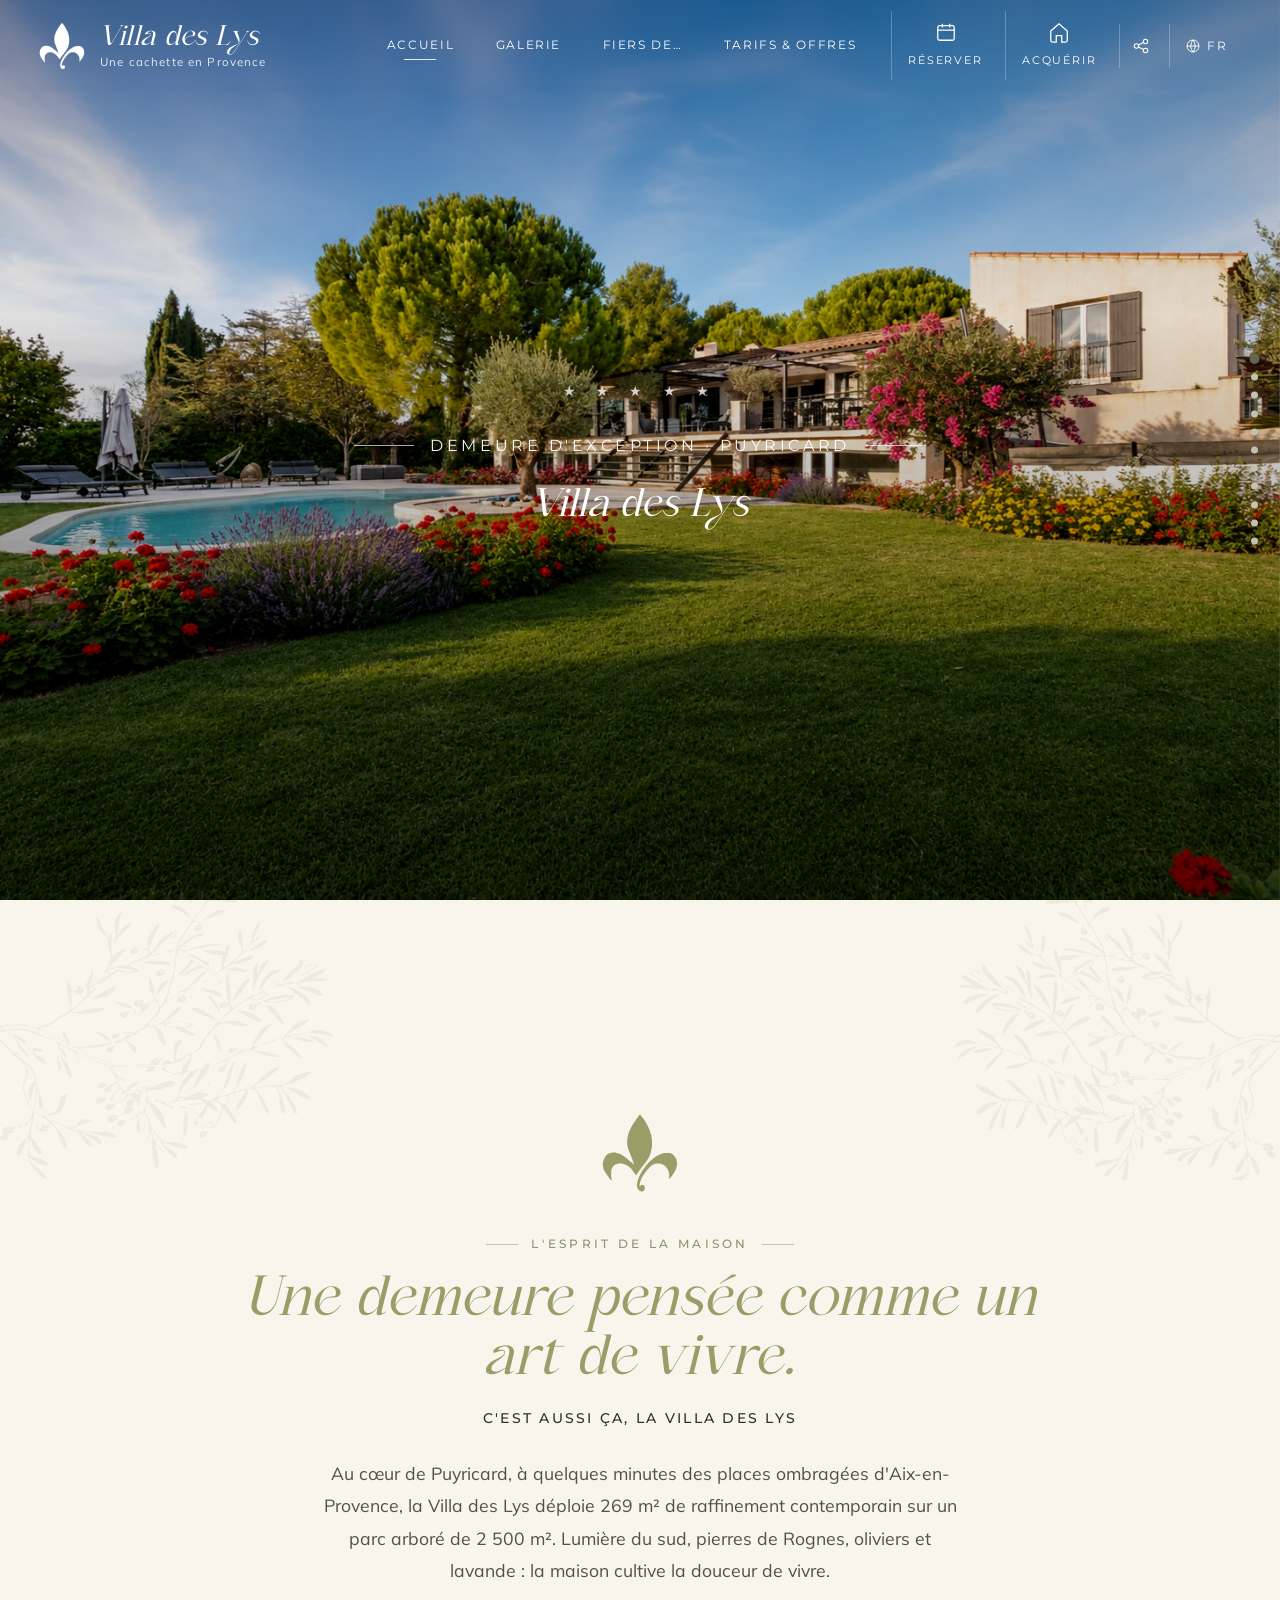
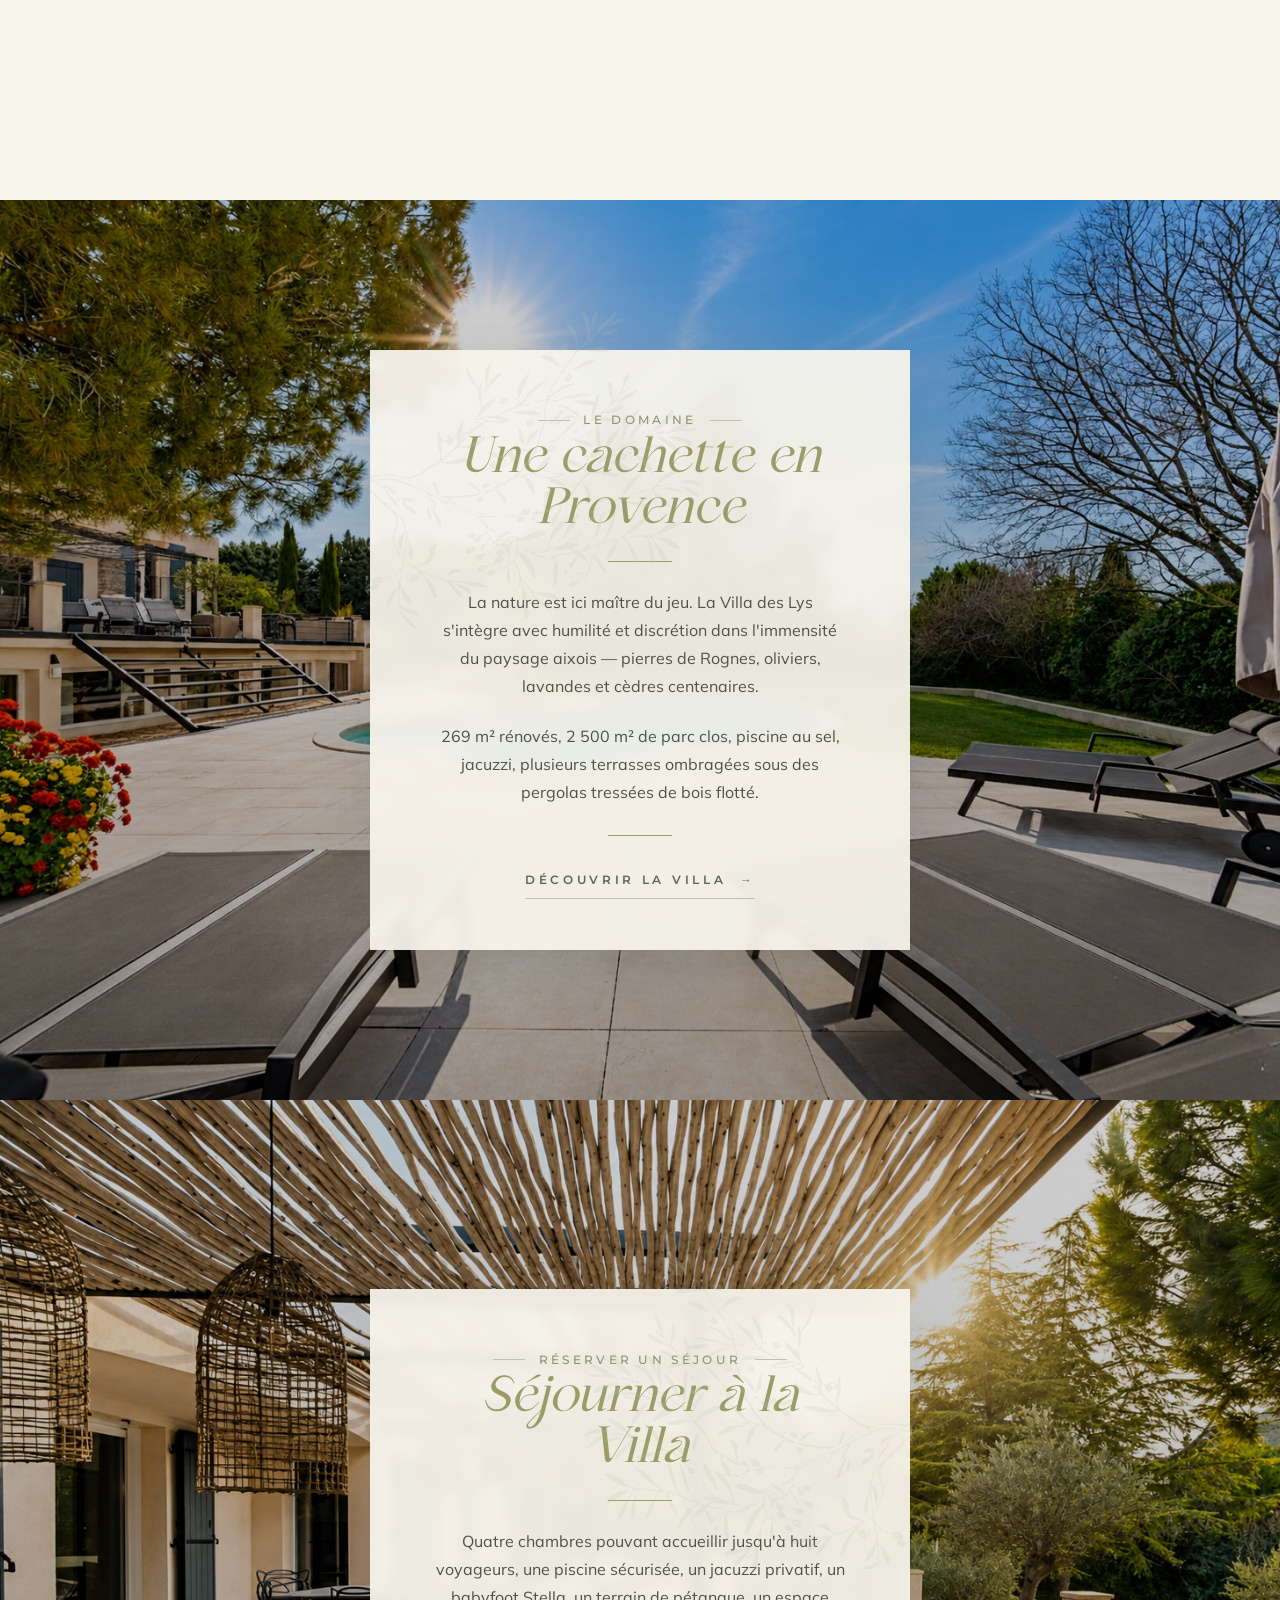
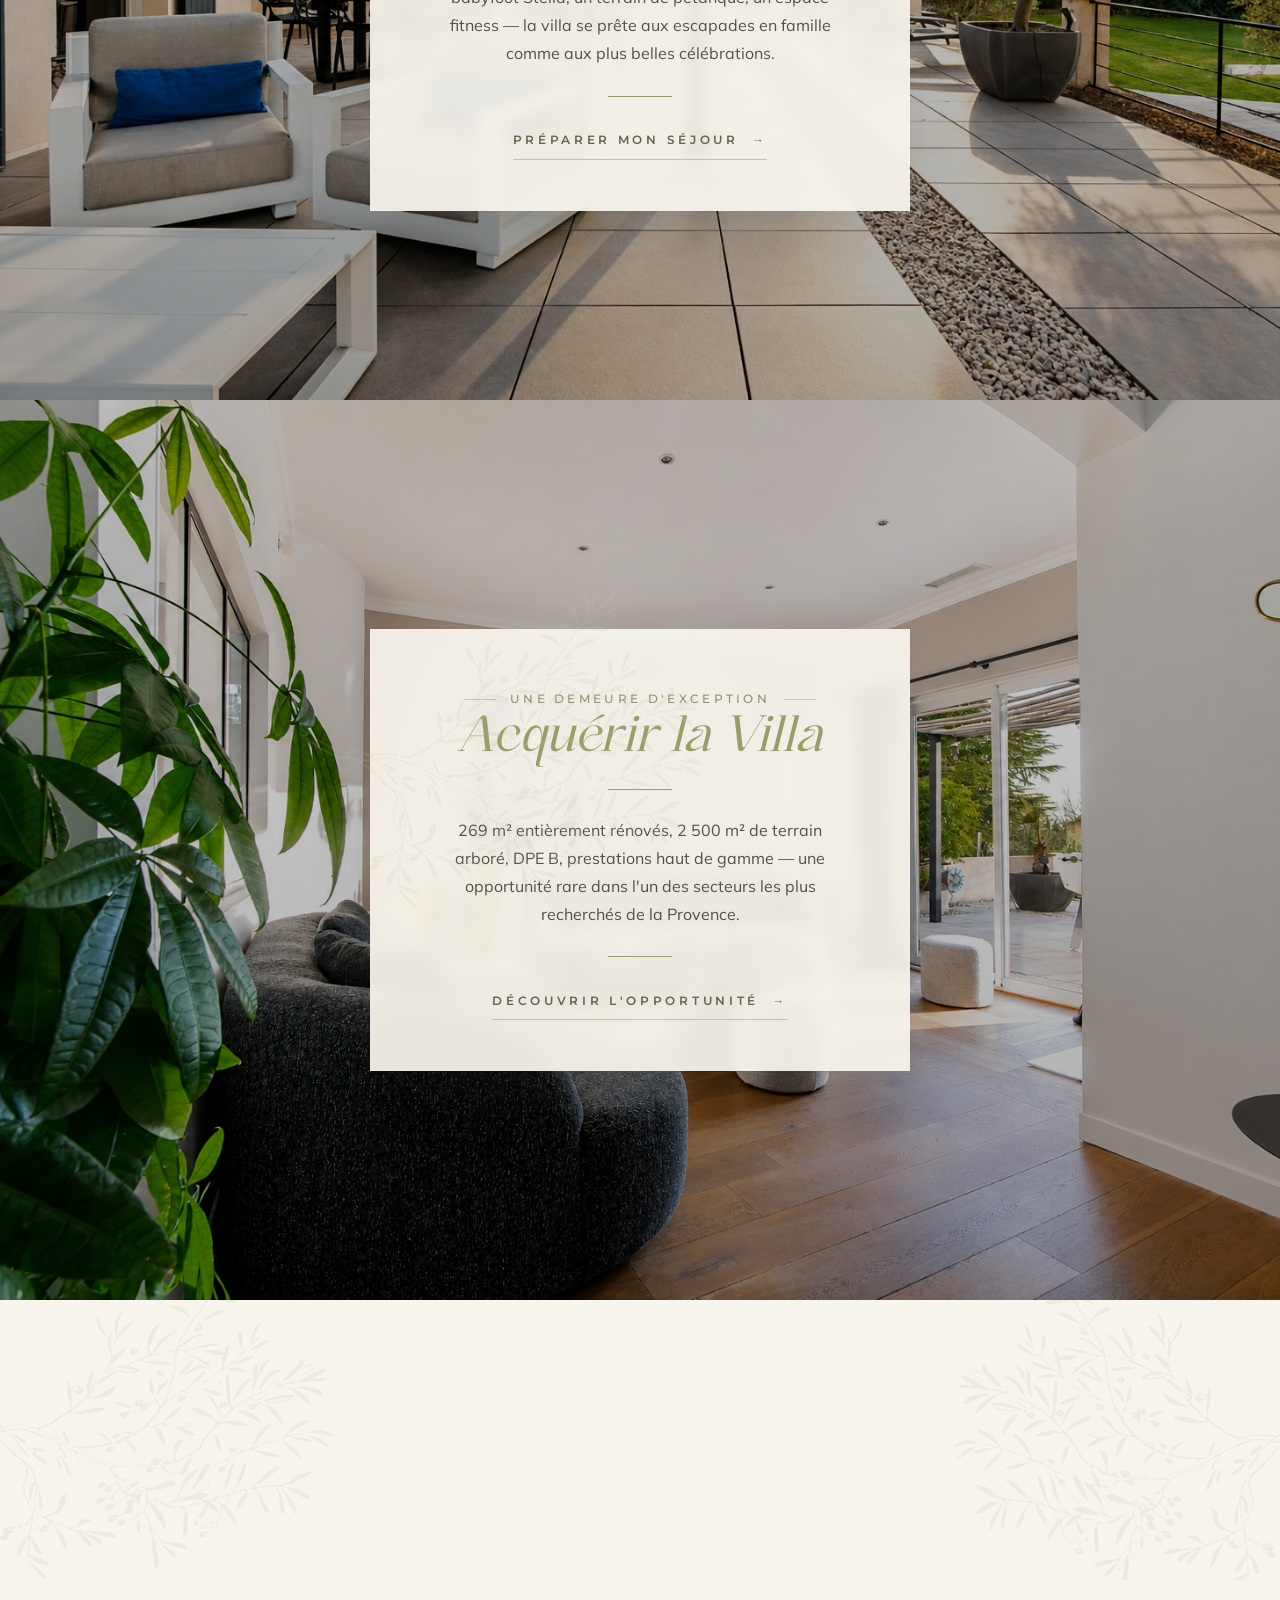
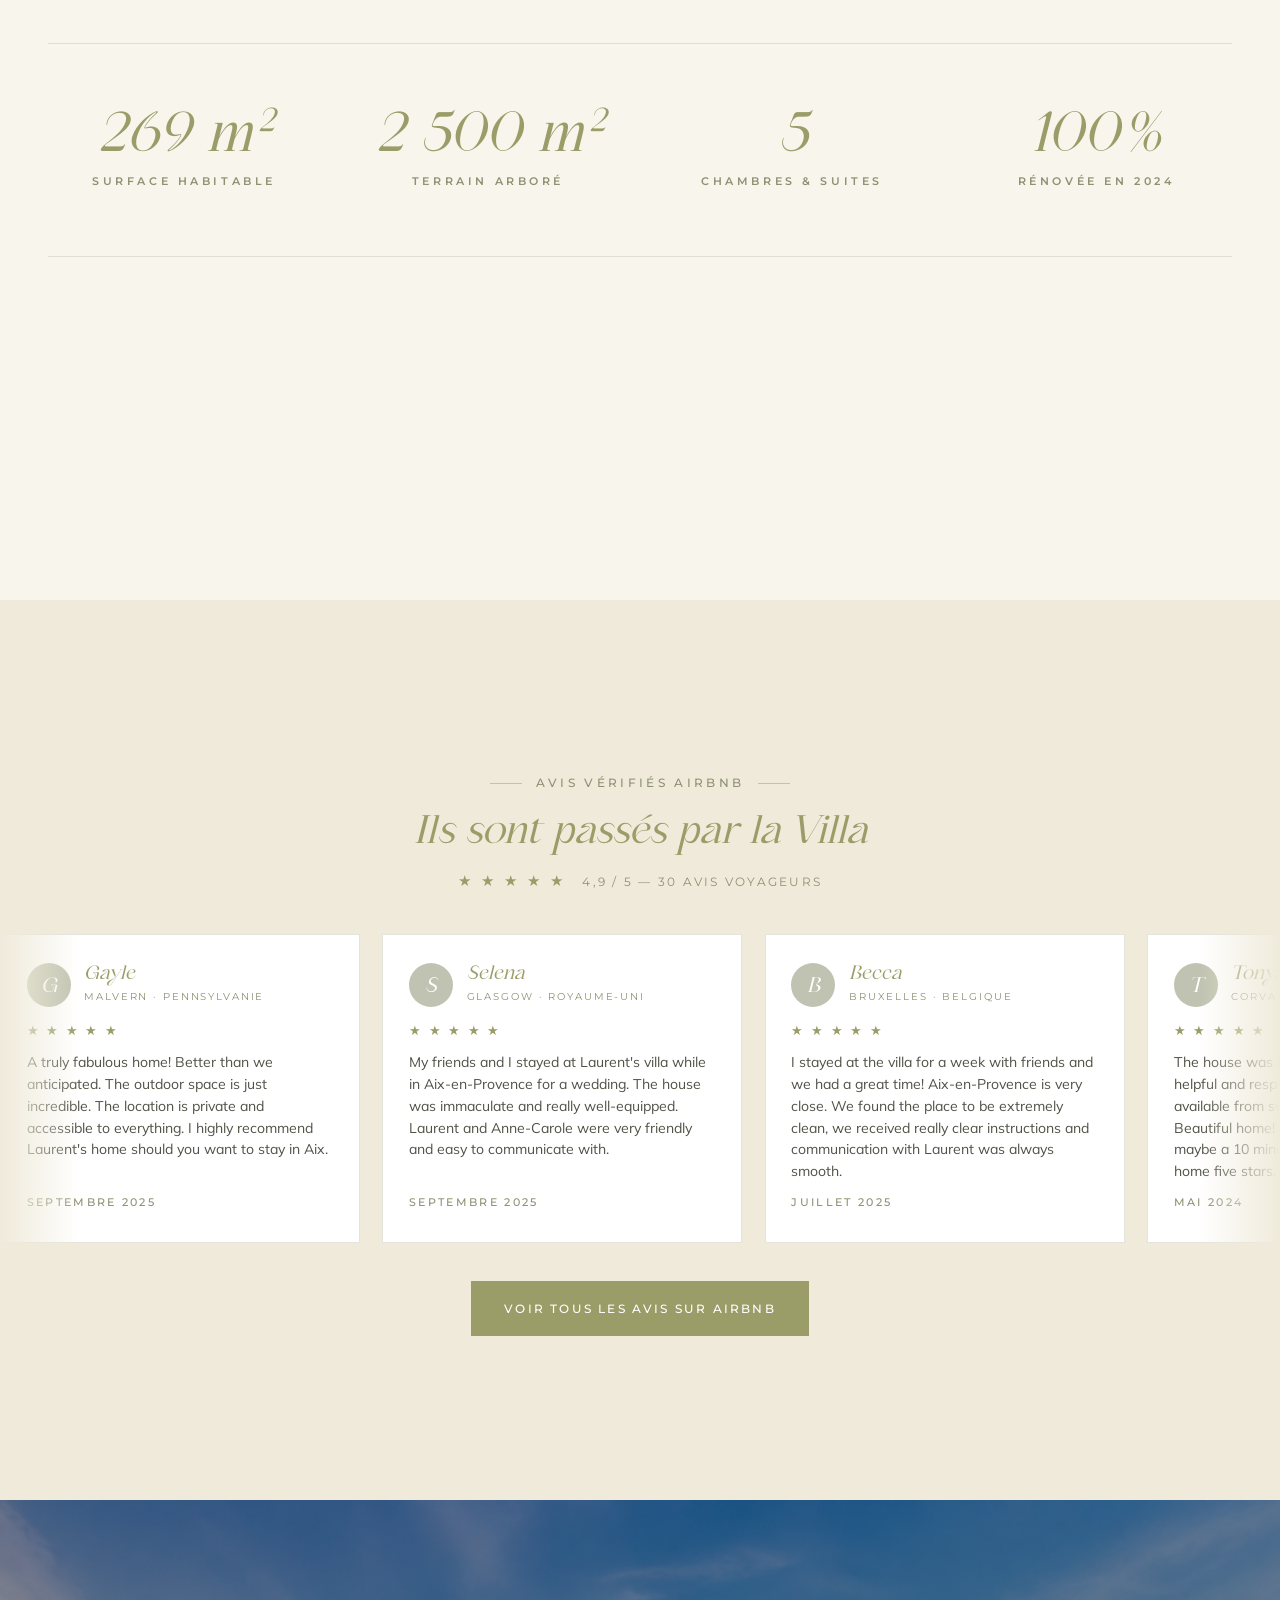
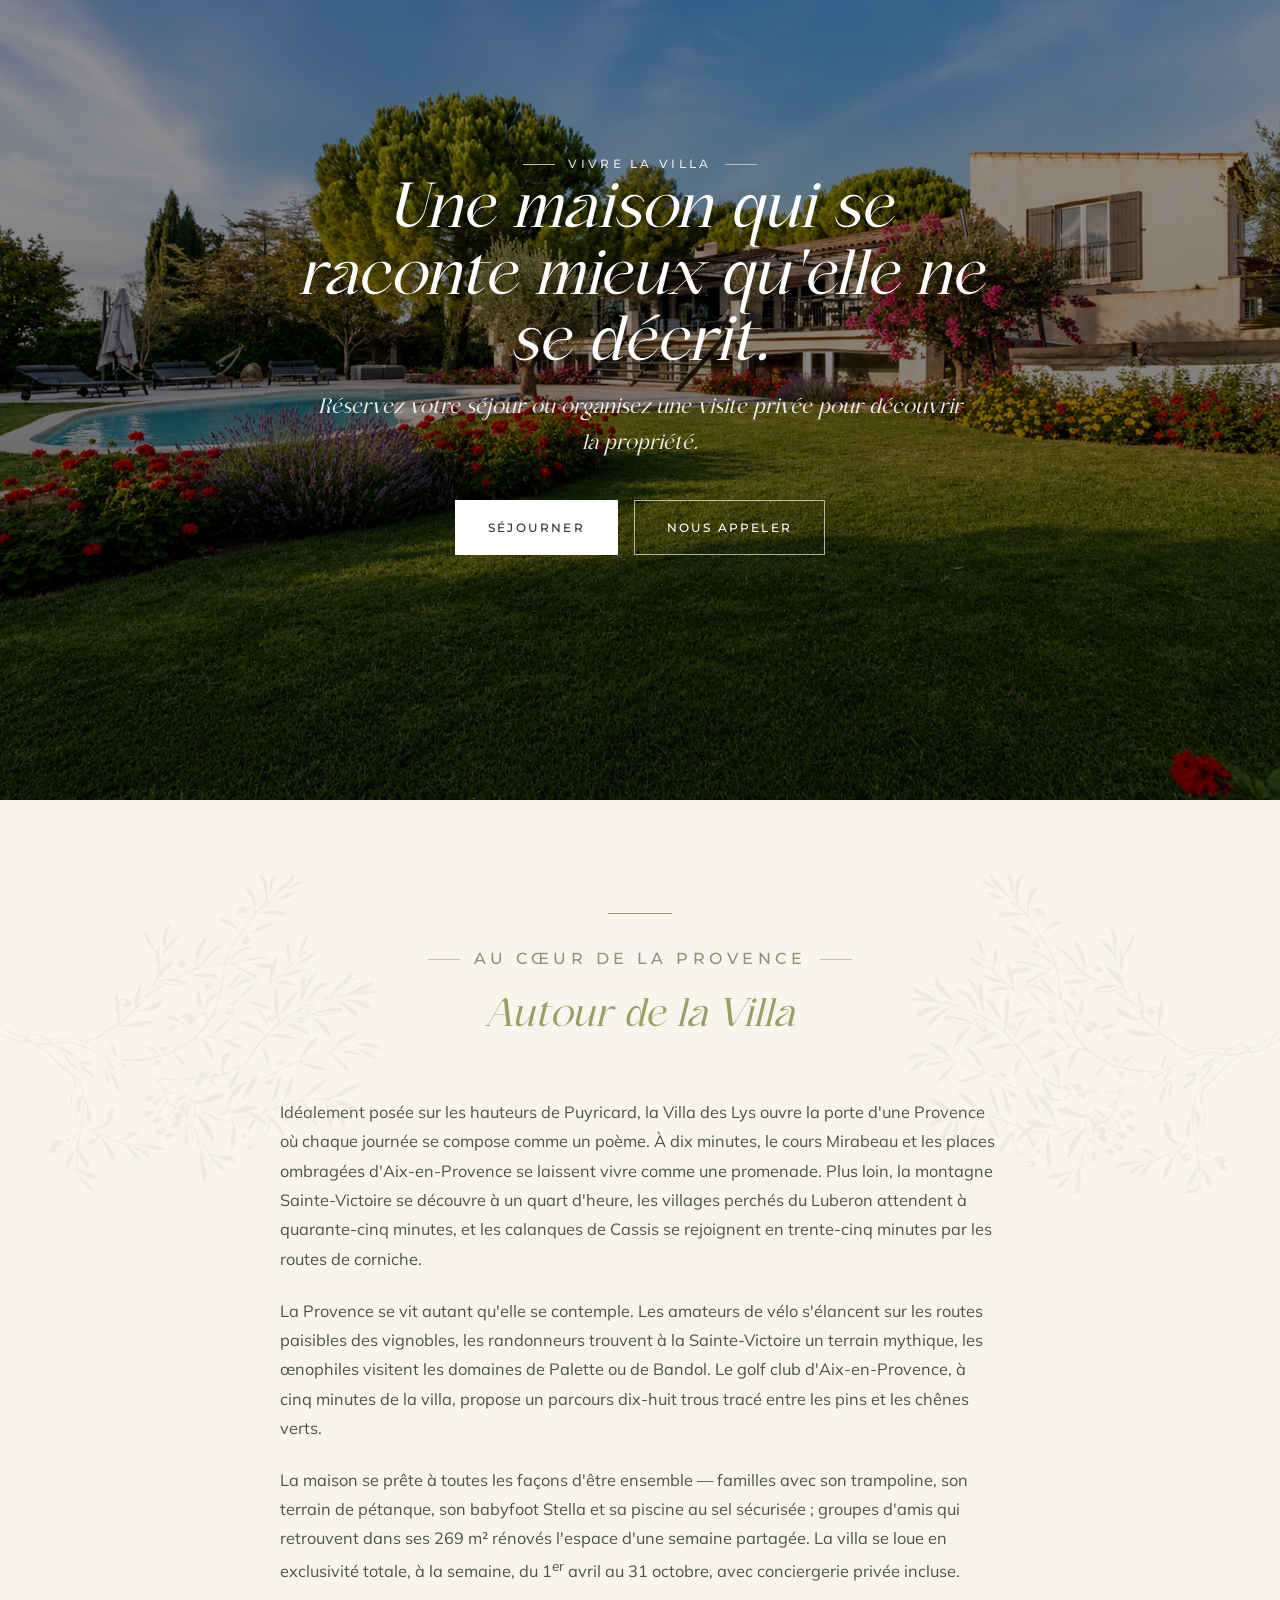
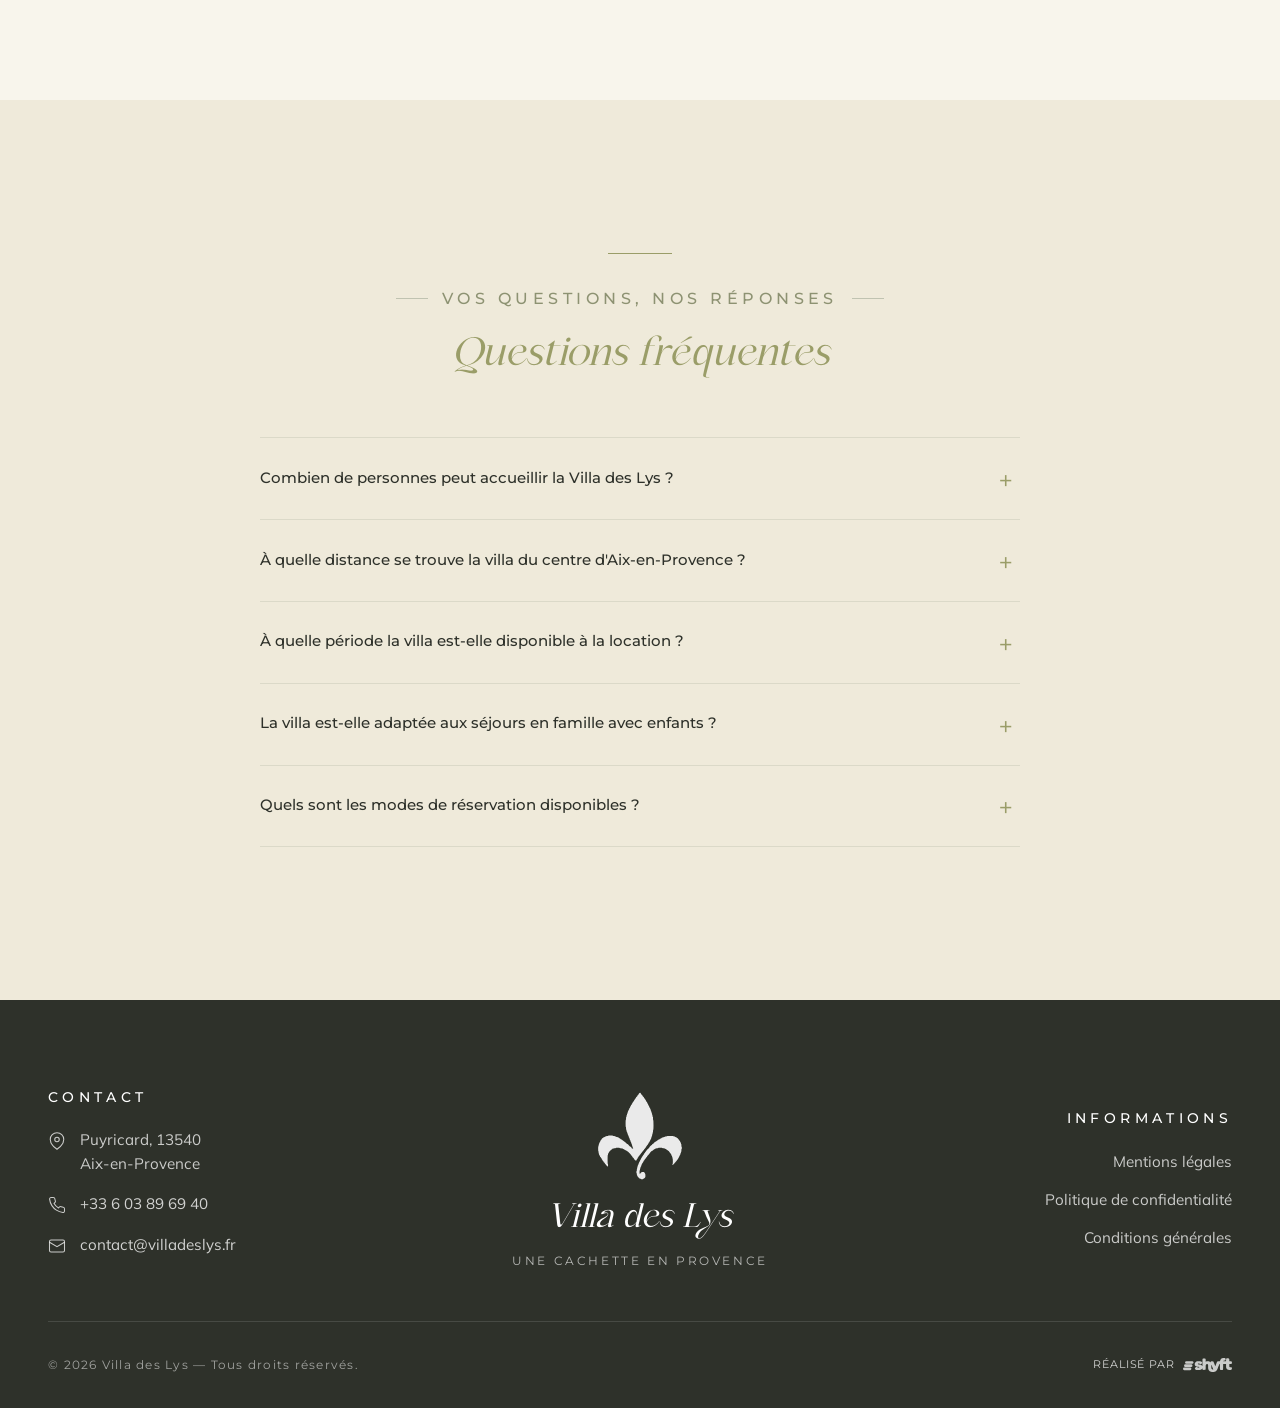
==== commit 9ab28774: "commitSHYFT" ====
--- a/index.html
+++ b/index.html
@@ -6,17 +6,17 @@
   <title>Villa des Lys — Location villa luxe Aix-en-Provence avec piscine | Puyricard</title>
   <meta name="description" content="Location villa de prestige à Puyricard, 269 m², 8 personnes, piscine au sel, jacuzzi, parc 2 500 m². À 10 min d'Aix-en-Provence. Réservez votre séjour en Provence." />
   <meta name="robots" content="index, follow" />
-  <link rel="canonical" href="https://matis-mur.github.io/villa-des-lys/" />
-  <link rel="alternate" hreflang="fr" href="https://matis-mur.github.io/villa-des-lys/" />
-  <link rel="alternate" hreflang="en" href="https://matis-mur.github.io/villa-des-lys/en/" />
-  <link rel="alternate" hreflang="x-default" href="https://matis-mur.github.io/villa-des-lys/" />
+  <link rel="canonical" href="https://lavilladeslys.fr/" />
+  <link rel="alternate" hreflang="fr" href="https://lavilladeslys.fr/" />
+  <link rel="alternate" hreflang="en" href="https://lavilladeslys.fr/en/" />
+  <link rel="alternate" hreflang="x-default" href="https://lavilladeslys.fr/" />
 
   <!-- Open Graph -->
   <meta property="og:type" content="website" />
   <meta property="og:title" content="Villa des Lys — Location villa luxe Aix-en-Provence avec piscine" />
   <meta property="og:description" content="Villa de prestige à Puyricard, 269 m², 8 personnes, piscine au sel, jacuzzi, parc 2 500 m². À 10 min d'Aix-en-Provence." />
-  <meta property="og:image" content="https://matis-mur.github.io/villa-des-lys/assets/images/villa-jardin.jpg" />
-  <meta property="og:url" content="https://matis-mur.github.io/villa-des-lys/" />
+  <meta property="og:image" content="https://lavilladeslys.fr/assets/images/villa-jardin.jpg" />
+  <meta property="og:url" content="https://lavilladeslys.fr/" />
   <meta property="og:locale" content="fr_FR" />
 
   <link rel="preconnect" href="https://fonts.googleapis.com" />
@@ -32,7 +32,7 @@
     "@type": "LodgingBusiness",
     "name": "Villa des Lys",
     "description": "Villa de prestige 269m² à Puyricard, 8 voyageurs, piscine au sel, jacuzzi, parc arboré 2500m². À 10 minutes d'Aix-en-Provence.",
-    "url": "https://matis-mur.github.io/villa-des-lys/",
+    "url": "https://lavilladeslys.fr/",
     "telephone": "+33603896940",
     "email": "contact@villadeslys.fr",
     "address": {
@@ -586,6 +586,7 @@
       </div>
       <div class="site-footer__bottom">
         <span>© <span id="year"></span> Villa des Lys — Tous droits réservés.</span>
+        <a class="site-footer__credit" href="https://shyft.fr" target="_blank" rel="noopener" aria-label="Réalisé par shyft">Réalisé par <img src="assets/images/shyft.svg" alt="shyft"/></a>
       </div>
     </div>
   </footer>
--- a/assets/css/style.css
+++ b/assets/css/style.css
@@ -1055,14 +1055,50 @@
 
 .site-footer__bottom {
   display: flex;
-  justify-content: center;
-  align-items: center;
+  justify-content: space-between;
+  align-items: center;
+  gap: 1rem;
   padding-top: 2rem;
   font-family: var(--font-display);
   font-size: 0.78rem;
   letter-spacing: 0.1em;
   color: rgba(255, 255, 255, 0.55);
   text-align: center;
+}
+
+.site-footer__credit {
+  display: inline-flex;
+  align-items: center;
+  gap: 0.5rem;
+  font-size: 0.7rem;
+  letter-spacing: 0.08em;
+  color: rgba(255, 255, 255, 0.45);
+  text-transform: uppercase;
+  transition: color 0.2s ease, opacity 0.2s ease;
+}
+
+.site-footer__credit:hover {
+  color: rgba(255, 255, 255, 0.85);
+}
+
+.site-footer__credit img {
+  height: 14px;
+  width: auto;
+  display: inline-block;
+  filter: invert(1) brightness(1.6);
+  opacity: 0.75;
+  transition: opacity 0.2s ease;
+}
+
+.site-footer__credit:hover img {
+  opacity: 1;
+}
+
+@media (max-width: 600px) {
+  .site-footer__bottom {
+    flex-direction: column;
+    gap: 0.6rem;
+  }
 }
 
 /* ---------- Reveal animations ---------- */
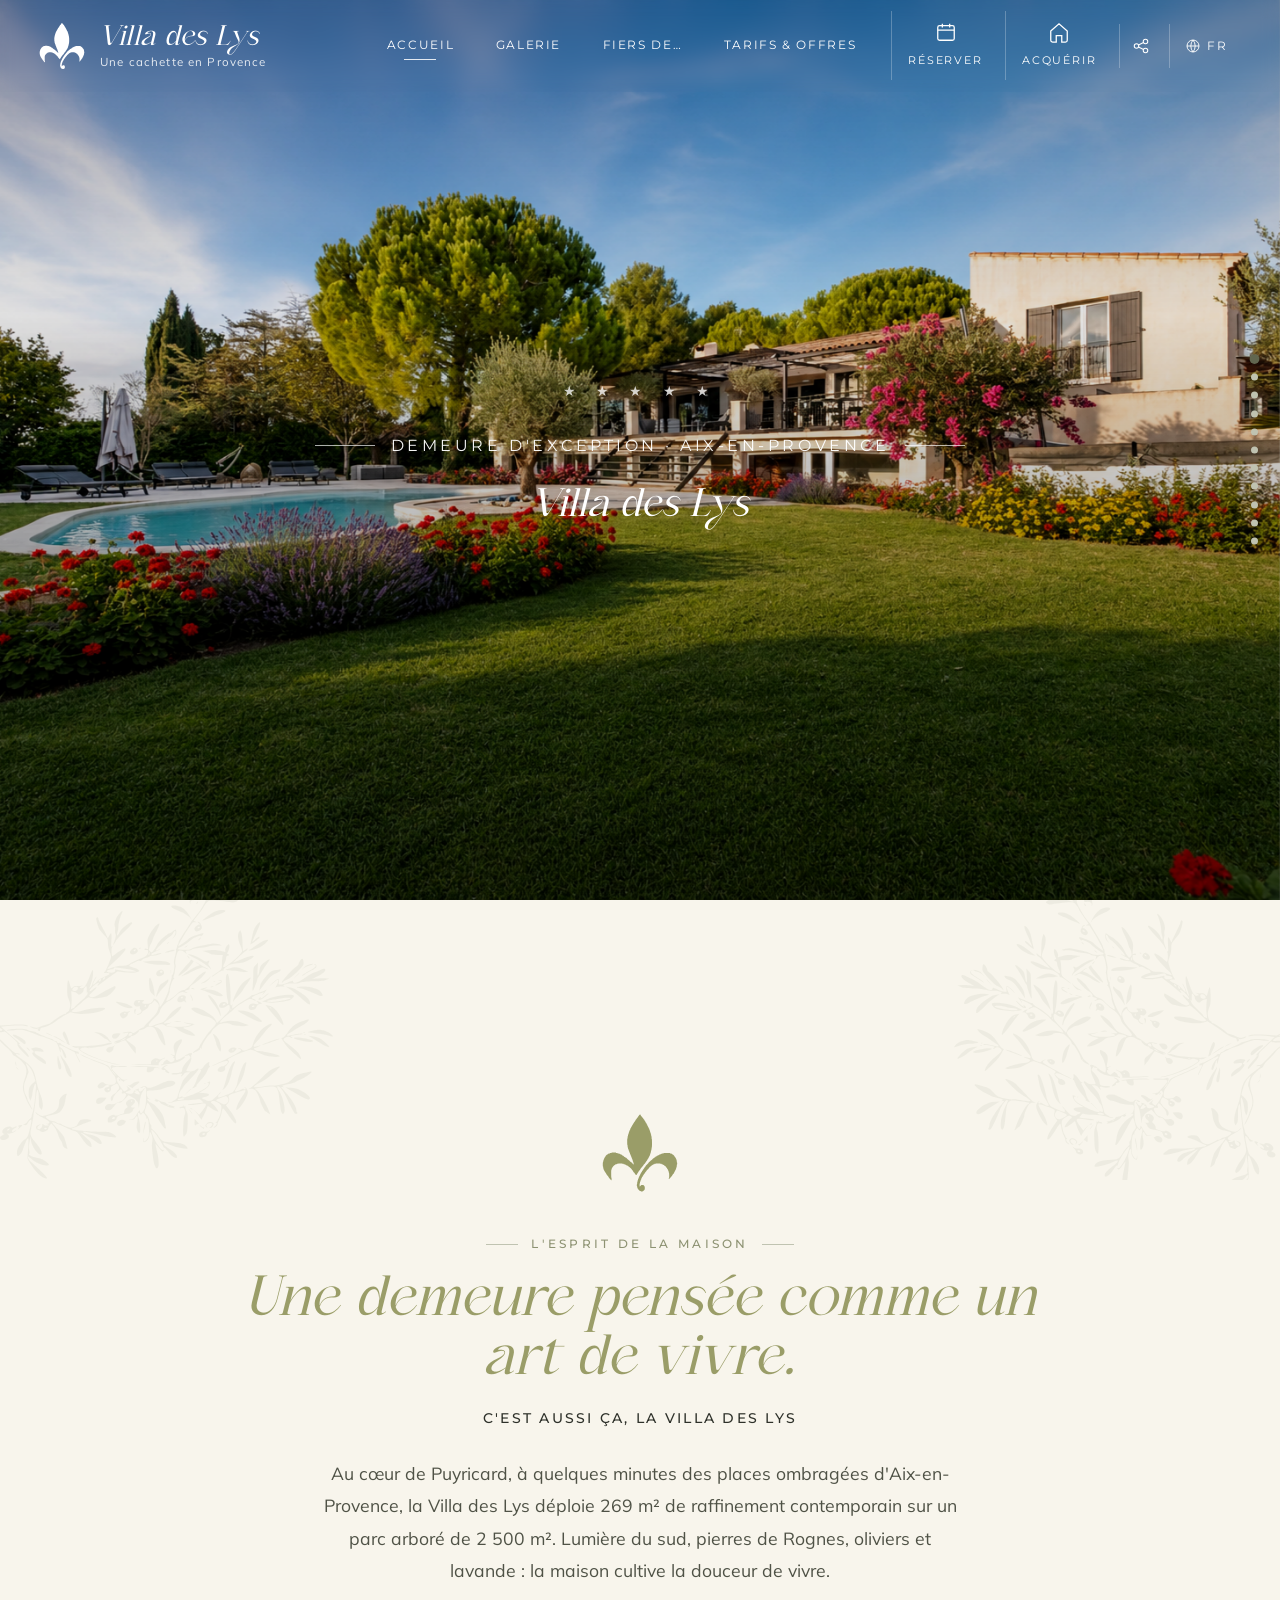
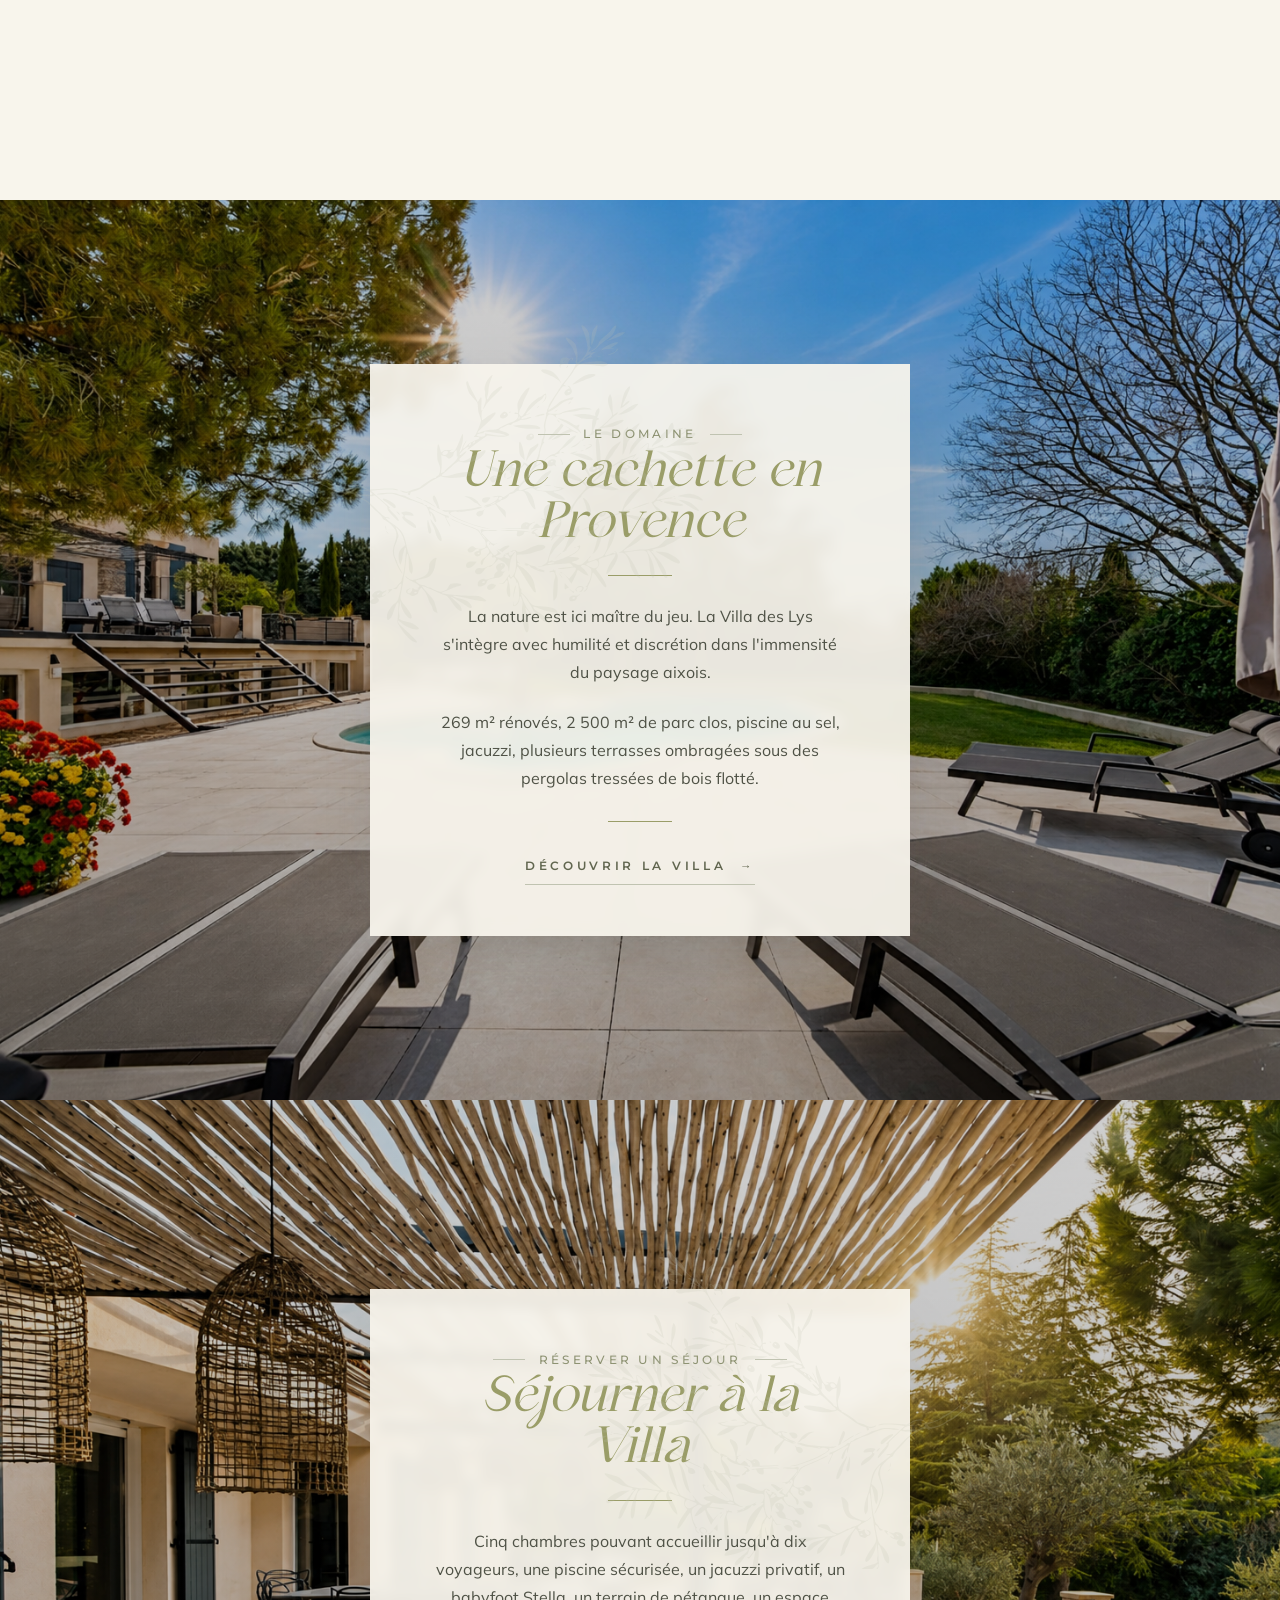
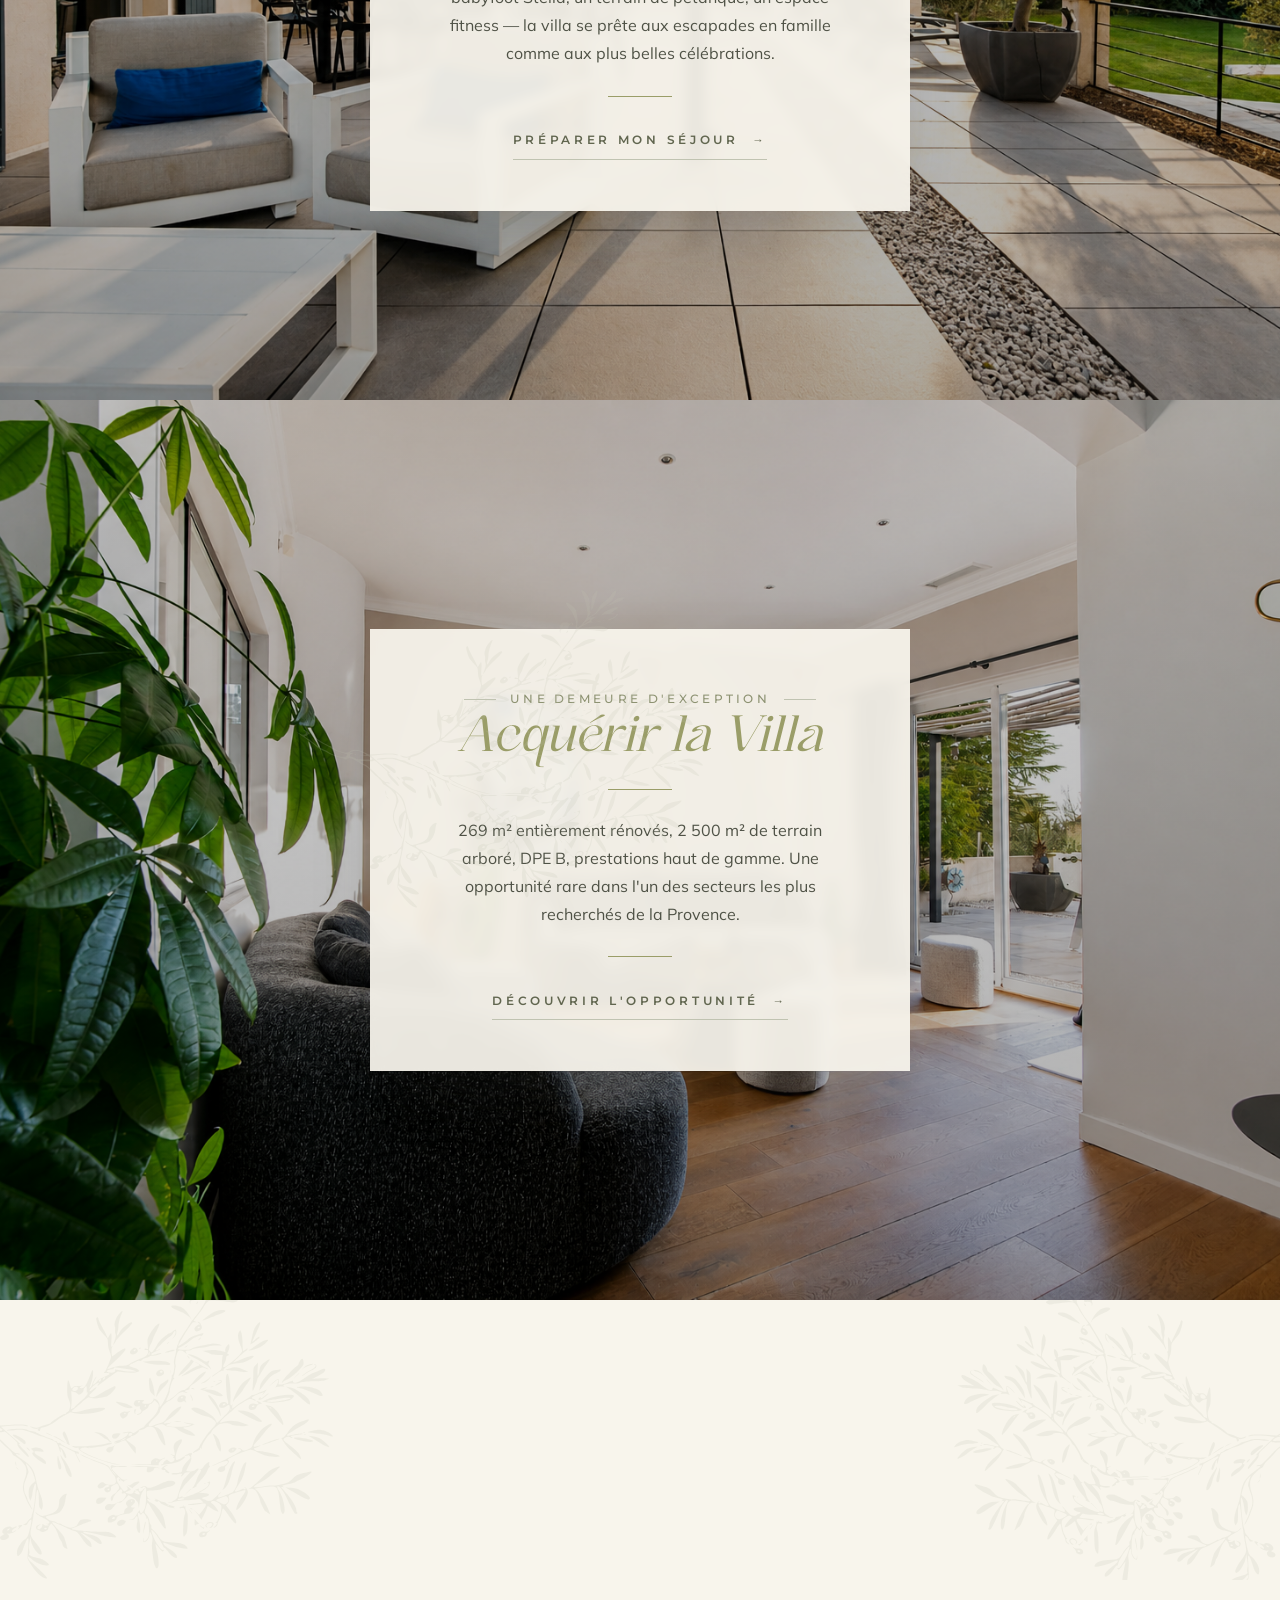
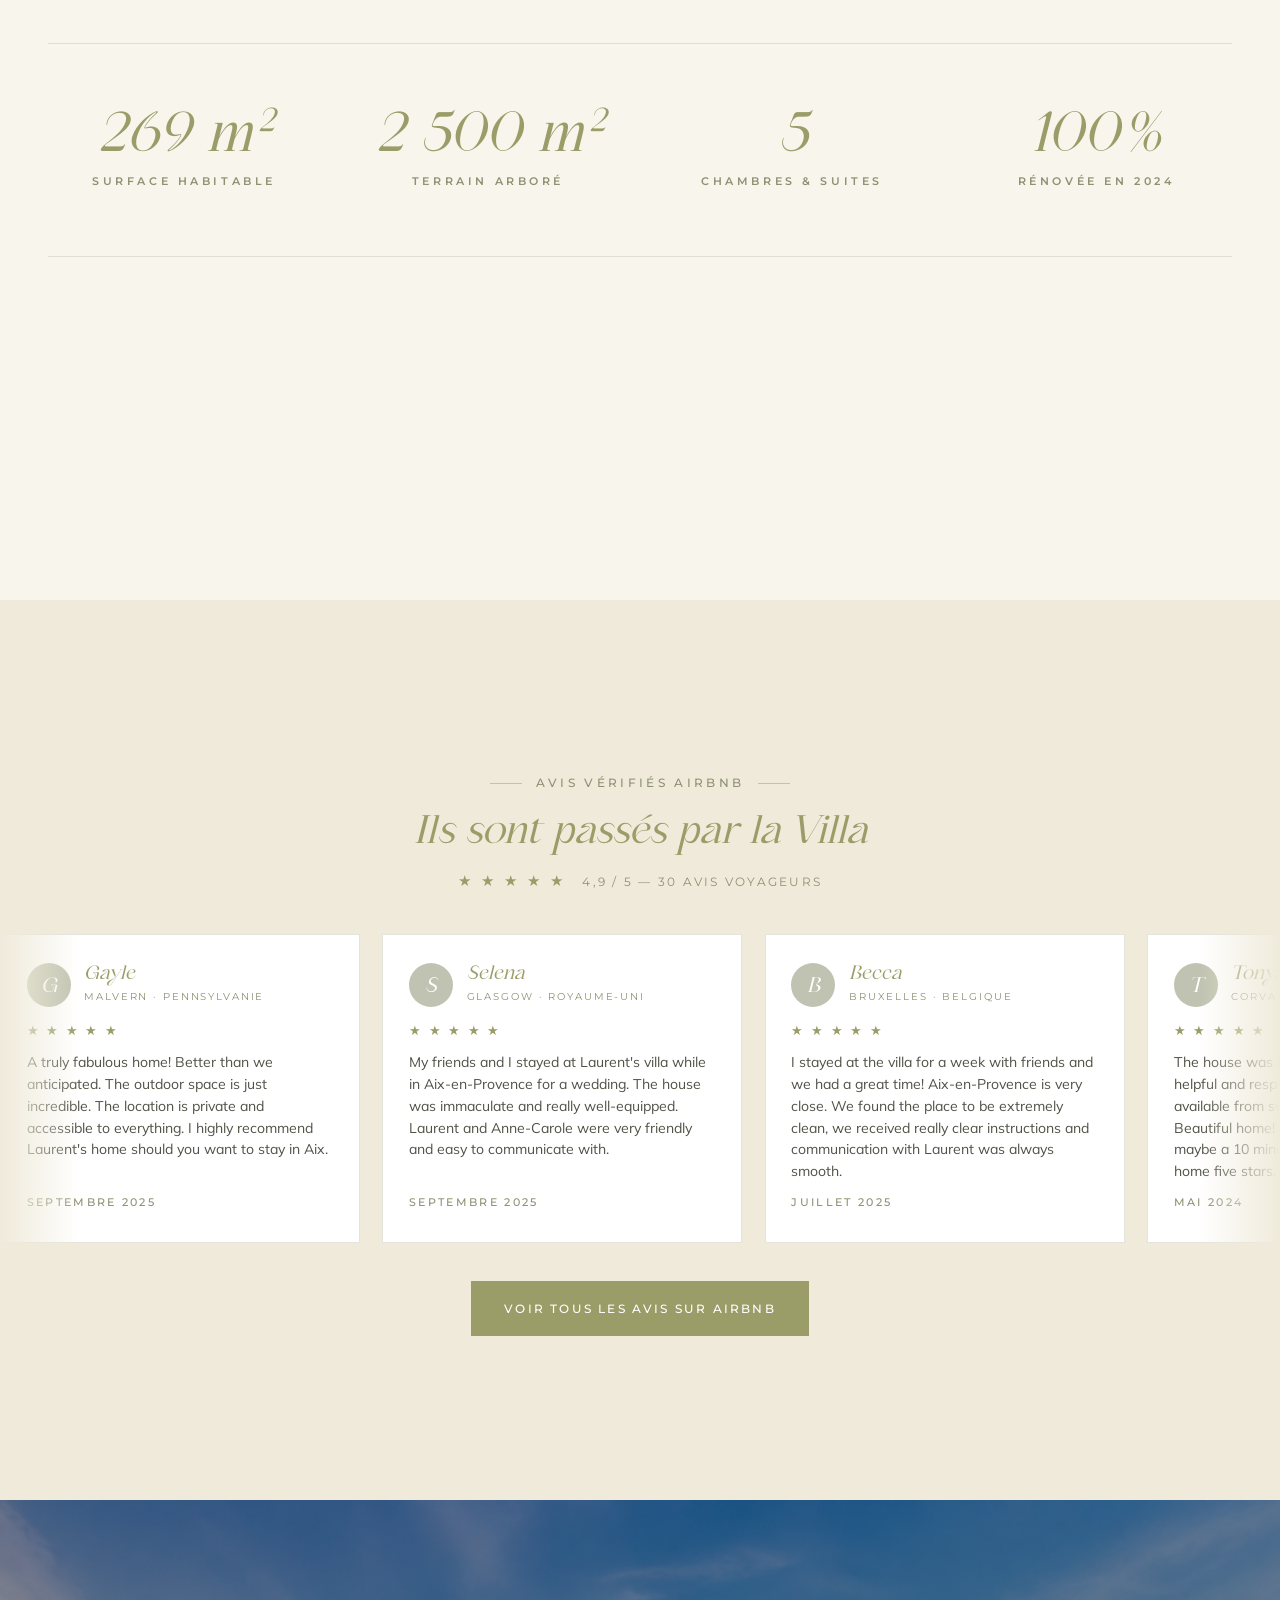
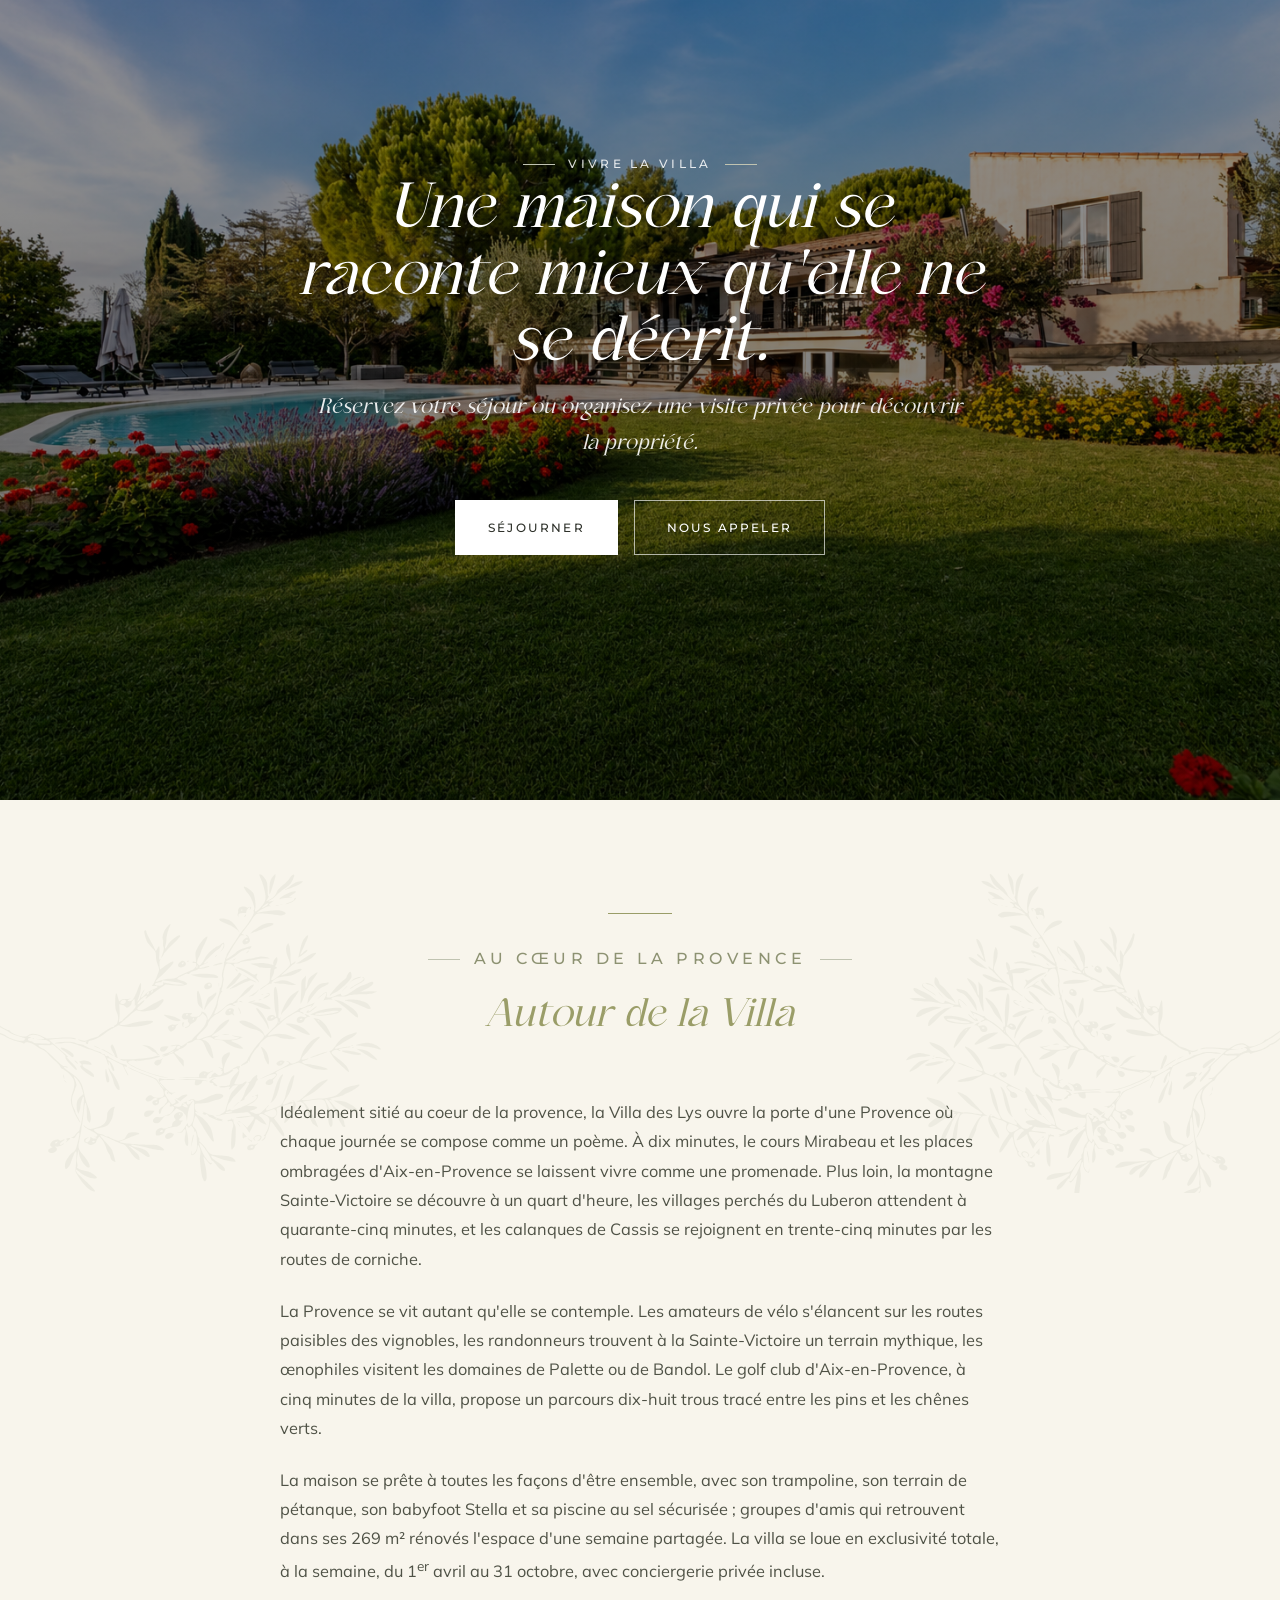
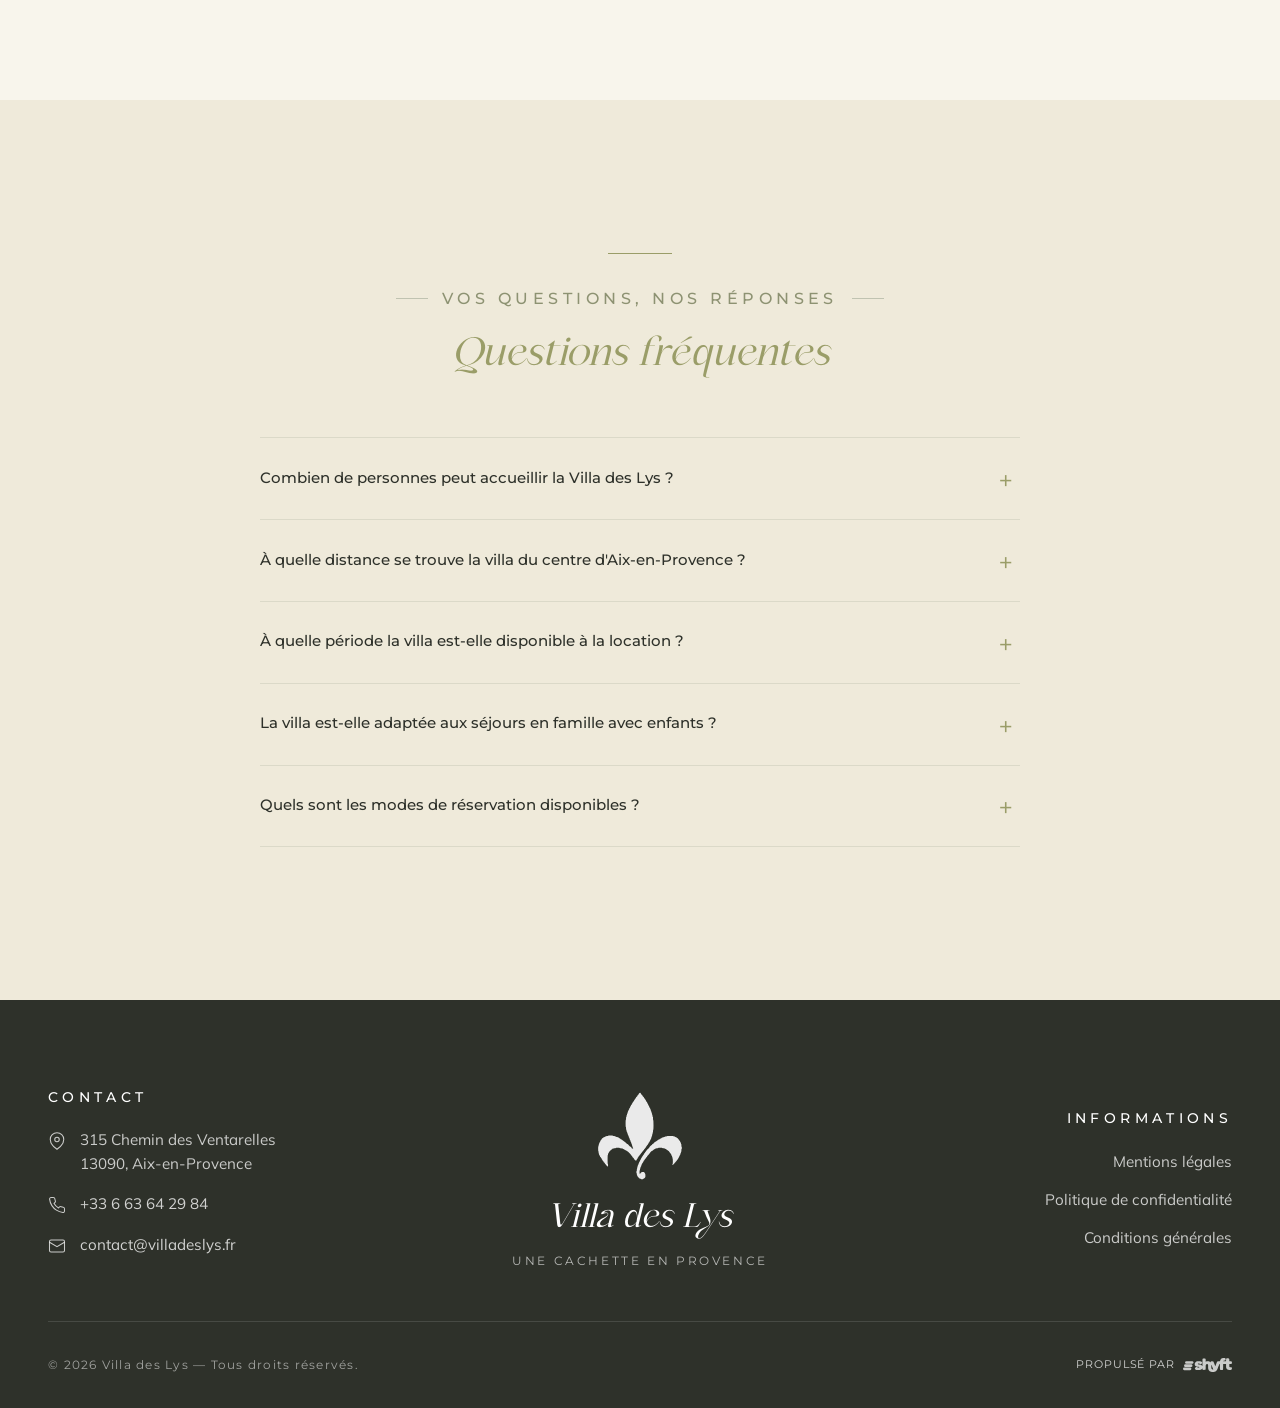
==== commit cb3f764c: "commitcorrections" ====
--- a/index.html
+++ b/index.html
@@ -184,7 +184,7 @@
       </div>
       <div class="hero__content">
         <span class="hero__stars" aria-hidden="true">★ ★ ★ ★ ★</span><br>
-        <p class="hero__kicker">Demeure d'exception · Puyricard</p>
+        <p class="hero__kicker">Demeure d'exception · Aix-en-Provence</p>
         <h1>
           <span class="sr-only">Location villa et maison de luxe à Aix-en-Provence — </span>
           Villa <em>des Lys</em>
@@ -219,7 +219,7 @@
         <span class="eyebrow center">Le Domaine</span>
         <h2>Une cachette en Provence</h2>
         <span class="hero-card__divider" aria-hidden="true"></span>
-        <p>La nature est ici maître du jeu. La Villa des Lys s'intègre avec humilité et discrétion dans l'immensité du paysage aixois — pierres de Rognes, oliviers, lavandes et cèdres centenaires.</p>
+        <p>La nature est ici maître du jeu. La Villa des Lys s'intègre avec humilité et discrétion dans l'immensité du paysage aixois.</p>
         <p>269 m² rénovés, 2 500 m² de parc clos, piscine au sel, jacuzzi, plusieurs terrasses ombragées sous des pergolas tressées de bois flotté.</p>
         <span class="hero-card__divider" aria-hidden="true"></span>
         <a href="#sejour" class="btn-link">Découvrir la villa</a>
@@ -236,7 +236,7 @@
         <span class="eyebrow center">Réserver un séjour</span>
         <h2>Séjourner à la Villa</h2>
         <span class="hero-card__divider" aria-hidden="true"></span>
-        <p>Quatre chambres pouvant accueillir jusqu'à huit voyageurs, une piscine sécurisée, un jacuzzi privatif, un babyfoot Stella, un terrain de pétanque, un espace fitness — la villa se prête aux escapades en famille comme aux plus belles célébrations.</p>
+        <p>Cinq chambres pouvant accueillir jusqu'à dix voyageurs, une piscine sécurisée, un jacuzzi privatif, un babyfoot Stella, un terrain de pétanque, un espace fitness — la villa se prête aux escapades en famille comme aux plus belles célébrations.</p>
         <span class="hero-card__divider" aria-hidden="true"></span>
         <a href="#reserver" class="btn-link">Préparer mon séjour</a>
       </div>
@@ -252,7 +252,7 @@
         <span class="eyebrow center">Une demeure d'exception</span>
         <h2>Acquérir la Villa</h2>
         <span class="hero-card__divider" aria-hidden="true"></span>
-        <p>269 m² entièrement rénovés, 2 500 m² de terrain arboré, DPE B, prestations haut de gamme — une opportunité rare dans l'un des secteurs les plus recherchés de la Provence.</p>
+        <p>269 m² entièrement rénovés, 2 500 m² de terrain arboré, DPE B, prestations haut de gamme. Une opportunité rare dans l'un des secteurs les plus recherchés de la Provence.</p>
         <span class="hero-card__divider" aria-hidden="true"></span>
         <a href="pages/acquerir.html" class="btn-link">Découvrir l'opportunité</a>
       </div>
@@ -511,9 +511,9 @@
           <h2>Autour de la Villa</h2>
         </div>
         <div class="prose-block">
-          <p>Idéalement posée sur les hauteurs de Puyricard, la Villa des Lys ouvre la porte d'une Provence où chaque journée se compose comme un poème. À dix minutes, le cours Mirabeau et les places ombragées d'Aix-en-Provence se laissent vivre comme une promenade. Plus loin, la montagne Sainte-Victoire se découvre à un quart d'heure, les villages perchés du Luberon attendent à quarante-cinq minutes, et les calanques de Cassis se rejoignent en trente-cinq minutes par les routes de corniche.</p>
+          <p>Idéalement sitié au coeur de la provence, la Villa des Lys ouvre la porte d'une Provence où chaque journée se compose comme un poème. À dix minutes, le cours Mirabeau et les places ombragées d'Aix-en-Provence se laissent vivre comme une promenade. Plus loin, la montagne Sainte-Victoire se découvre à un quart d'heure, les villages perchés du Luberon attendent à quarante-cinq minutes, et les calanques de Cassis se rejoignent en trente-cinq minutes par les routes de corniche.</p>
           <p>La Provence se vit autant qu'elle se contemple. Les amateurs de vélo s'élancent sur les routes paisibles des vignobles, les randonneurs trouvent à la Sainte-Victoire un terrain mythique, les œnophiles visitent les domaines de Palette ou de Bandol. Le golf club d'Aix-en-Provence, à cinq minutes de la villa, propose un parcours dix-huit trous tracé entre les pins et les chênes verts.</p>
-          <p>La maison se prête à toutes les façons d'être ensemble — familles avec son trampoline, son terrain de pétanque, son babyfoot Stella et sa piscine au sel sécurisée ; groupes d'amis qui retrouvent dans ses 269 m² rénovés l'espace d'une semaine partagée. La villa se loue en exclusivité totale, à la semaine, du 1<sup>er</sup> avril au 31 octobre, avec conciergerie privée incluse.</p>
+          <p>La maison se prête à toutes les façons d'être ensemble, avec son trampoline, son terrain de pétanque, son babyfoot Stella et sa piscine au sel sécurisée ; groupes d'amis qui retrouvent dans ses 269 m² rénovés l'espace d'une semaine partagée. La villa se loue en exclusivité totale, à la semaine, du 1<sup>er</sup> avril au 31 octobre, avec conciergerie privée incluse.</p>
         </div>
       </div>
     </section>
@@ -528,7 +528,7 @@
         <div class="faq">
           <details>
             <summary>Combien de personnes peut accueillir la Villa des Lys ?</summary>
-            <p>La Villa des Lys accueille jusqu'à 8 voyageurs dans ses 4 chambres et son studio indépendant.</p>
+            <p>La Villa des Lys accueille jusqu'à 10 voyageurs dans ses 4 chambres et son studio indépendant.</p>
           </details>
           <details>
             <summary>À quelle distance se trouve la villa du centre d'Aix-en-Provence ?</summary>
@@ -559,11 +559,11 @@
           <h5>Contact</h5>
           <div class="site-footer__contact-item">
             <svg viewBox="0 0 24 24" aria-hidden="true"><path d="M21 10c0 7-9 13-9 13s-9-6-9-13a9 9 0 0 1 18 0z"/><circle cx="12" cy="10" r="3"/></svg>
-            <span>Puyricard, 13540<br/>Aix-en-Provence</span>
+            <span>315 Chemin des Ventarelles<br/>13090, Aix-en-Provence</span>
           </div>
           <div class="site-footer__contact-item">
             <svg viewBox="0 0 24 24" aria-hidden="true"><path d="M22 16.92v3a2 2 0 0 1-2.18 2 19.79 19.79 0 0 1-8.63-3.07 19.5 19.5 0 0 1-6-6 19.79 19.79 0 0 1-3.07-8.67A2 2 0 0 1 4.11 2h3a2 2 0 0 1 2 1.72 12.84 12.84 0 0 0 .7 2.81 2 2 0 0 1-.45 2.11L8.09 9.91a16 16 0 0 0 6 6l1.27-1.27a2 2 0 0 1 2.11-.45 12.84 12.84 0 0 0 2.81.7A2 2 0 0 1 22 16.92z"/></svg>
-            <a href="tel:+33603896940">+33 6 03 89 69 40</a>
+            <a href="tel:+33663642984">+33 6 63 64 29 84 </a>
           </div>
           <div class="site-footer__contact-item">
             <svg viewBox="0 0 24 24" aria-hidden="true"><rect x="2" y="4" width="20" height="16" rx="2"/><polyline points="2,7 12,13 22,7"/></svg>
@@ -586,7 +586,7 @@
       </div>
       <div class="site-footer__bottom">
         <span>© <span id="year"></span> Villa des Lys — Tous droits réservés.</span>
-        <a class="site-footer__credit" href="https://shyft.fr" target="_blank" rel="noopener" aria-label="Réalisé par shyft">Réalisé par <img src="assets/images/shyft.svg" alt="shyft"/></a>
+        <a class="site-footer__credit" href="https://shyft.fr" target="_blank" rel="noopener" aria-label="Réalisé par shyft">propulsé par <img src="assets/images/shyft.svg" alt="shyft"/></a>
       </div>
     </div>
   </footer>
